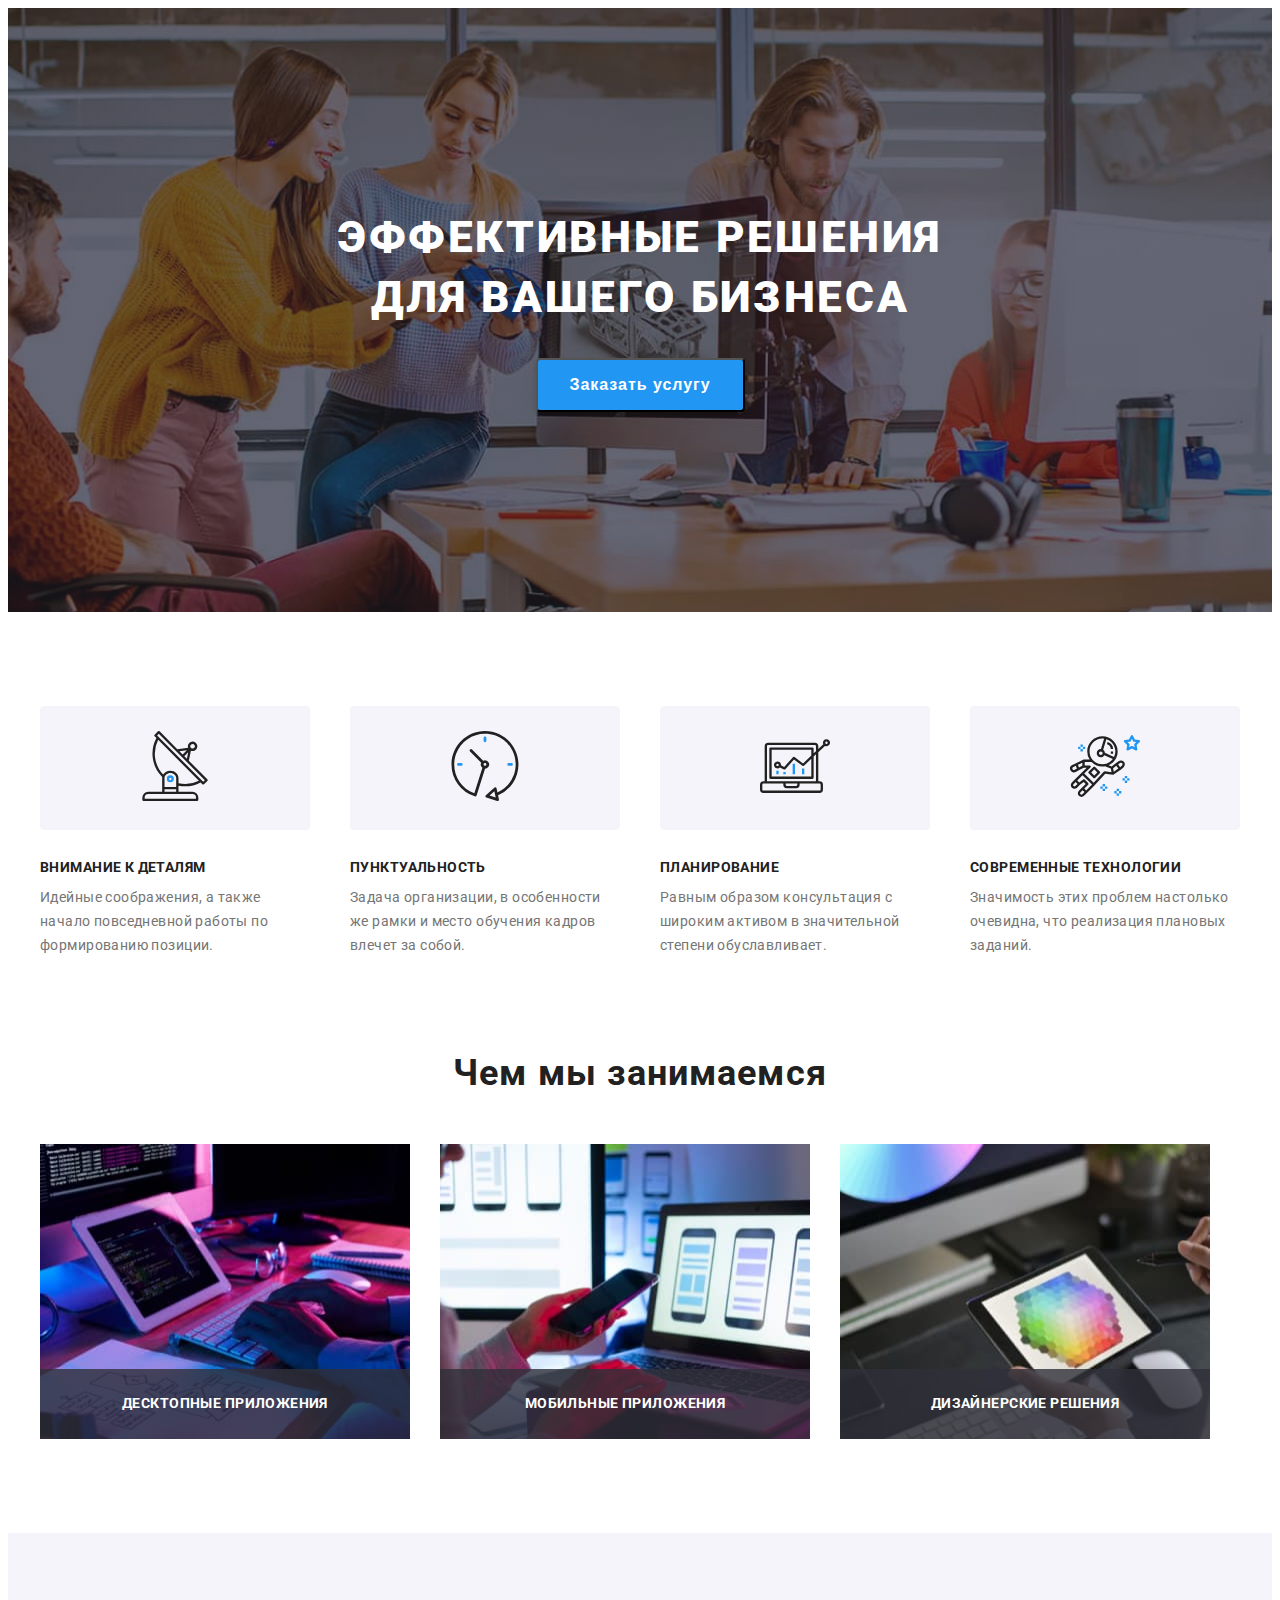
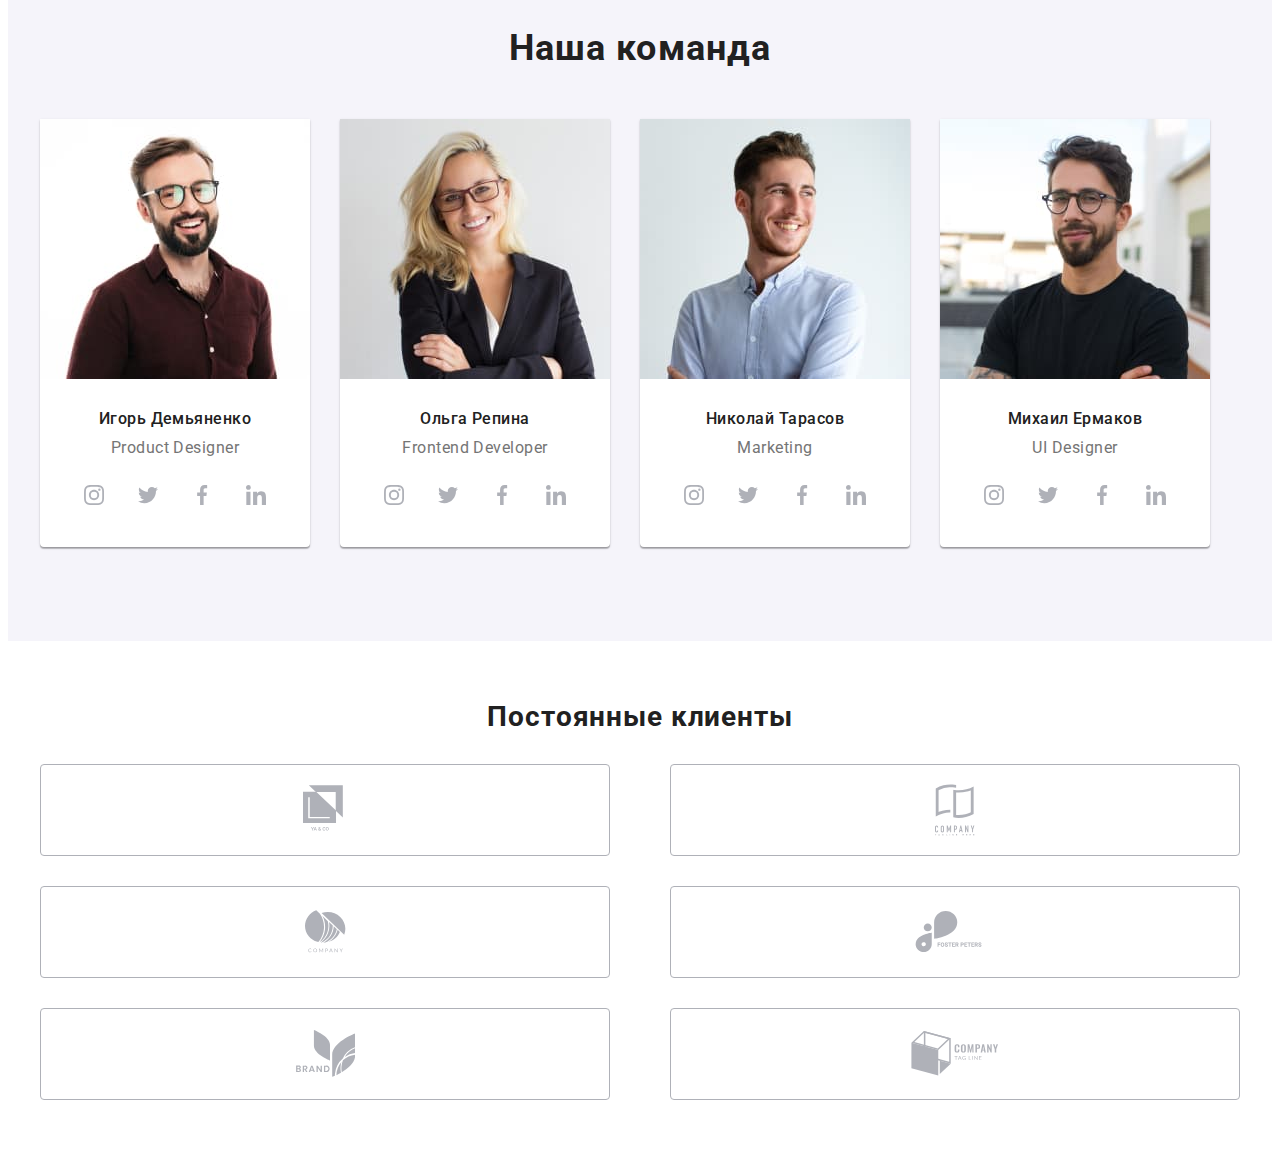
==== index.html @ 1531391a "Добавил стили mobile для clients" ====
<!DOCTYPE html>
<html lang="ru">
  <head>
    <meta charset="UTF-8" />
    <meta name="viewport" content="width=device-width, initial-scale=1.0" />
    <title>Студия</title>
    <link rel="preconnect" href="https://fonts.gstatic.com" />
    <link
      href="https://fonts.googleapis.com/css2?family=Raleway:wght@700&family=Roboto:wght@400;500;700;900&display=swap"
      rel="stylesheet"
    />
    <link
      rel="stylesheet"
      href="https://cdnjs.cloudflare.com/ajax/libs/modern-normalize/1.0.0/modern-normalize.min.css"
      integrity="sha512-ISS7cAi1PEhQ8jnbJpJZMd29NlhNj4AWYyLOSp2CE/CsHxTCu+r+t0D2yoJudVrd0/8fTVPUVDzY5Tvli75u/g=="
      crossorigin="anonymous"
    />
    <link rel="stylesheet" href="./css/main.min.css" />
  </head>
  <body>
    <!--шапка сайта-->
    <!-- <header class="header">
      <div class="conteiner">
        <nav class="nav">
          <a class="logo" href="./index.html"
            >Web<span class="header-hf-logo">Studio</span>
          </a>

          <ul class="nav-list">
            <li class="nav-list-item">
              <a class="nav-list-link current any-transition" href="">Студия</a>
            </li>
            <li class="nav-list-item">
              <a class="nav-list-link any-transition" href="./portfolio.html"
                >Портфолио</a
              >
            </li>
            <li class="nav-list-item">
              <a class="nav-list-link any-transition" href="">Контакты</a>
            </li>
          </ul>
        </nav>

        <ul class="header-contacts">
          <li class="header-contacts-item">
            <a
              class="header-contacts-link-mail any-transition"
              href="mailto:info@devstudio.com"
            >
              <svg class="header-contacts-link-icon any-transition">
                <use href="./sprite.svg#mail"></use>
              </svg>
              info@devstudio.com
            </a>
          </li>
          <li class="header-contacts-item">
            <a
              class="header-contacts-link-tel any-transition"
              href="tel:+380961111111"
            >
              <svg class="header-contacts-link-icon any-transition">
                <use href="./sprite.svg#tel"></use>
              </svg>
              +38 096 111 11 11</a
            >
          </li>
        </ul>
      </div>
    </header> -->

    <!--герой-->
    <main class="main">
      <section class="hero">
        <div class="conteiner">
          <div class="conteiner-hero-banner">
            <h1 class="hero-banner">Эффективные решения для вашего бизнеса</h1>
            <button class="hero-banner-btn" type="button" data-modal-open>
              Заказать услугу
            </button>
          </div>
        </div>
      </section>

      <!--принципы работы студии-->
      <section class="principles">
        <div class="conteiner">
          <h2 class="visually-hidden">Наши принципы</h2>
          <ul class="principles-list">
            <li class="principles-list-item">
              <div class="principles-list-icon-wrapper">
                <svg class="principles-list-icon">
                  <use href="./sprite.svg#antenna"></use>
                </svg>
              </div>
              <h3 class="principles-name">Внимание к деталям</h3>
              <p class="principles-description">
                Идейные соображения, а также начало повседневной работы по
                формированию позиции.
              </p>
            </li>
            <li class="principles-list-item">
              <div class="principles-list-icon-wrapper">
                <svg class="principles-list-icon">
                  <use href="./sprite.svg#clock"></use>
                </svg>
              </div>
              <h3 class="principles-name">Пунктуальность</h3>
              <p class="principles-description">
                Задача организации, в особенности же рамки и место обучения
                кадров влечет за собой.
              </p>
            </li>
            <li class="principles-list-item">
              <div class="principles-list-icon-wrapper">
                <svg class="principles-list-icon">
                  <use href="./sprite.svg#diagram"></use>
                </svg>
              </div>
              <h3 class="principles-name">Планирование</h3>
              <p class="principles-description">
                Равным образом консультация с широким активом в значительной
                степени обуславливает.
              </p>
            </li>
            <li class="principles-list-item">
              <div class="principles-list-icon-wrapper">
                <svg class="principles-list-icon">
                  <use href="./sprite.svg#astronaut"></use>
                </svg>
              </div>
              <h3 class="principles-name">Современные технологии</h3>
              <p class="principles-description">
                Значимость этих проблем настолько очевидна, что реализация
                плановых заданий.
              </p>
            </li>
          </ul>
        </div>
      </section>

      <!--возможности студии-->
      <section class="description">
        <div class="conteiner">
          <h2 class="description-title">Чем мы занимаемся</h2>
          <ul class="description-list">
            <li class="description-list-item">
              <img
                class="description-list-img"
                srcset="./images/img-1d-1x.jpg 1x, ./images/img-1d-@2x.jpg 2x"
                src="./images/img-1d-1x.jpg"
                alt="написание кода"
                width="370"
                height="295"
              />
              <h3 class="description-title-image">Десктопные приложения</h3>
            </li>

            <li class="description-list-item">
              <img
                class="description-list-img"
                srcset="./images/img-2d-1x.jpg 1x, ./images/img-2d-@2x.jpg 2x"
                src="./images/img-2d-1x.jpg"
                alt="мобильные версии"
                width="370"
                height="295"
              />
              <h3 class="description-title-image">Мобильные приложения</h3>
            </li>

            <li class="description-list-item">
              <img
                class="description-list-img"
                srcset="./images/img-3d-1x.jpg 1x, ./images/img-3d-@2x.jpg 2x"
                src="./images/img-3d-1x.jpg"
                alt="выбор цвета сайта"
                width="370"
                height="295"
              />
              <h3 class="description-title-image">Дизайнерские решения</h3>
            </li>
          </ul>
        </div>
      </section>

      <!--команда студии-->
      <section class="team">
        <div class="conteiner">
          <h2 class="description-title">Наша команда</h2>
          <ul class="team-list">
            <li class="team-list-item">
              <picture class="team-list-item-picture">
                <source
                  srcset="
                    ./team-photo/img-d-1x.jpg  1x,
                    ./team-photo/img-d-@2x.jpg 2x
                  "
                  media="(min-width: 1200px)"
                />
                <source
                  srcset="
                    ./team-photo/img-t-1x.jpg  1x,
                    ./team-photo/img-t-@2x.jpg 2x
                  "
                  media="(min-width: 768px)"
                />
                <source
                  srcset="
                    ./team-photo/img-m-1x.jpg  1x,
                    ./team-photo/img-m-@2x.jpg 2x
                  "
                  media="(min-width: 320px)"
                />

                <img
                  class="team-list-img"
                  src="./team-photo/img-m-1x.jpg"
                  alt="фото Демьяненко"
                />
              </picture>

              <div class="masters-list-content-wrapper">
                <h3 class="team-list-name">Игорь Демьяненко</h3>
                <p class="team-list-special" lang="en">Product Designer</p>
                <ul class="team-list-link">
                  <li class="team-item-link">
                    <a class="team-link any-transition" href="">
                      <svg class="team-list-icon any-transition">
                        <use href="./sprite.svg#instagram"></use>
                      </svg>
                    </a>
                  </li>
                  <li class="team-item-link">
                    <a class="team-link any-transition" href="">
                      <svg class="team-list-icon any-transition">
                        <use href="./sprite.svg#twitter"></use>
                      </svg>
                    </a>
                  </li>
                  <li class="team-item-link">
                    <a class="team-link any-transition" href="">
                      <svg class="team-list-icon any-transition">
                        <use href="./sprite.svg#facebook"></use>
                      </svg>
                    </a>
                  </li>
                  <li class="team-item-link">
                    <a class="team-link any-transition" href="">
                      <svg class="team-list-icon any-transition">
                        <use href="./sprite.svg#linkedin"></use>
                      </svg>
                    </a>
                  </li>
                </ul>
              </div>
            </li>
            <li class="team-list-item">
              <picture class="team-list-item-picture">
                <source
                  srcset="
                    ./team-photo/img-d2-1x.jpg  1x,
                    ./team-photo/img-d2-@2x.jpg 2x
                  "
                  media="(min-width: 1200px)"
                />
                <source
                  srcset="
                    ./team-photo/img-t2-1x.jpg  1x,
                    ./team-photo/img-t2-@2x.jpg 2x
                  "
                  media="(min-width: 768px)"
                />
                <source
                  srcset="
                    ./team-photo/img-m2-1x.jpg  1x,
                    ./team-photo/img-m2-@2x.jpg 2x
                  "
                  media="(min-width: 320px)"
                />
                <img
                  class="team-list-img"
                  src="./team-photo/img-m2-1x.jpg"
                  alt="фото Репиной"
                />
              </picture>

              <div class="masters-list-content-wrapper">
                <h3 class="team-list-name">Ольга Репина</h3>
                <p class="team-list-special" lang="en">Frontend Developer</p>
                <ul class="team-list-link">
                  <li class="team-item-link">
                    <a class="team-link any-transition" href="">
                      <svg class="team-list-icon any-transition">
                        <use href="./sprite.svg#instagram"></use>
                      </svg>
                    </a>
                  </li>
                  <li class="team-item-link">
                    <a class="team-link any-transition" href="">
                      <svg class="team-list-icon any-transition">
                        <use href="./sprite.svg#twitter"></use>
                      </svg>
                    </a>
                  </li>
                  <li class="team-item-link">
                    <a class="team-link any-transition" href="">
                      <svg class="team-list-icon any-transition">
                        <use href="./sprite.svg#facebook"></use>
                      </svg>
                    </a>
                  </li>
                  <li class="team-item-link">
                    <a class="team-link any-transition" href="">
                      <svg class="team-list-icon any-transition">
                        <use href="./sprite.svg#linkedin"></use>
                      </svg>
                    </a>
                  </li>
                </ul>
              </div>
            </li>
            <li class="team-list-item">
              <picture class="team-list-item-picture">
                <source
                  srcset="
                    ./team-photo/img-d3-1x.jpg  1x,
                    ./team-photo/img-d3-@2x.jpg 2x
                  "
                  media="(min-width: 1200px)"
                />
                <source
                  srcset="
                    ./team-photo/img-t3-1x.jpg  1x,
                    ./team-photo/img-t3-@2x.jpg 2x
                  "
                  media="(min-width: 768px)"
                />
                <source
                  srcset="
                    ./team-photo/img-m3-1x.jpg  1x,
                    ./team-photo/img-m3-@2x.jpg 2x
                  "
                  media="(min-width: 320px)"
                />
                <img
                  class="team-list-img"
                  src="./team-photo/img-m3-1x.jpg"
                  alt="фото Тарасова"
                />
              </picture>

              <div class="masters-list-content-wrapper">
                <h3 class="team-list-name">Николай Тарасов</h3>
                <p class="team-list-special" lang="en">Marketing</p>
                <ul class="team-list-link">
                  <li class="team-item-link">
                    <a class="team-link any-transition" href="">
                      <svg class="team-list-icon any-transition">
                        <use href="./sprite.svg#instagram"></use>
                      </svg>
                    </a>
                  </li>
                  <li class="team-item-link">
                    <a class="team-link any-transition" href="">
                      <svg class="team-list-icon any-transition">
                        <use href="./sprite.svg#twitter"></use>
                      </svg>
                    </a>
                  </li>
                  <li class="team-item-link">
                    <a class="team-link any-transition" href="">
                      <svg class="team-list-icon any-transition">
                        <use href="./sprite.svg#facebook"></use>
                      </svg>
                    </a>
                  </li>
                  <li class="team-item-link">
                    <a class="team-link any-transition" href="">
                      <svg class="team-list-icon any-transition">
                        <use href="./sprite.svg#linkedin"></use>
                      </svg>
                    </a>
                  </li>
                </ul>
              </div>
            </li>
            <li class="team-list-item">
              <picture class="team-list-item-picture">
                <source
                  srcset="
                    ./team-photo/img-d4-1x.jpg  1x,
                    ./team-photo/img-d4-@2x.jpg 2x
                  "
                  media="(min-width: 1200px)"
                />
                <source
                  srcset="
                    ./team-photo/img-t4-1x.jpg  1x,
                    ./team-photo/img-t4-@2x.jpg 2x
                  "
                  media="(min-width: 768px)"
                />
                <source
                  srcset="
                    ./team-photo/img-m4-1x.jpg  1x,
                    ./team-photo/img-m4-@2x.jpg 2x
                  "
                  media="(min-width: 320px)"
                />
                <img
                  class="team-list-img"
                  src="./team-photo/img-m4-1x.jpg"
                  alt="фото Ермакова"
                />
              </picture>

              <div class="masters-list-content-wrapper">
                <h3 class="team-list-name">Михаил Ермаков</h3>
                <p class="team-list-special" lang="en">UI Designer</p>
                <ul class="team-list-link">
                  <li class="team-item-link">
                    <a class="team-link any-transition" href="">
                      <svg class="team-list-icon any-transition">
                        <use href="./sprite.svg#instagram"></use>
                      </svg>
                    </a>
                  </li>
                  <li class="team-item-link">
                    <a class="team-link any-transition" href="">
                      <svg class="team-list-icon any-transition">
                        <use href="./sprite.svg#twitter"></use>
                      </svg>
                    </a>
                  </li>
                  <li class="team-item-link">
                    <a class="team-link any-transition" href="">
                      <svg class="team-list-icon any-transition">
                        <use href="./sprite.svg#facebook"></use>
                      </svg>
                    </a>
                  </li>
                  <li class="team-item-link">
                    <a class="team-link any-transition" href="">
                      <svg class="team-list-icon any-transition">
                        <use href="./sprite.svg#linkedin"></use>
                      </svg>
                    </a>
                  </li>
                </ul>
              </div>
            </li>
          </ul>
        </div>
      </section>

      <!-- клиенты студии -->
      <section class="clients">
        <div class="conteiner">
          <h2 class="clients-title">Постоянные клиенты</h2>
          <ul class="clients-list">
            <div class="clients-list-wrapper">
              <li class="clients-list-item">
                <a class="clients-list-link any-transition" href="">
                  <svg
                    class="clients-list-icon any-transition"
                    width="44"
                    height="49"
                  >
                    <use href="./sprite.svg#logo-1"></use>
                  </svg>
                </a>
              </li>
            </div>
            <div class="clients-list-wrapper">
              <li class="clients-list-item">
                <a class="clients-list-link any-transition" href="">
                  <svg
                    class="clients-list-icon any-transition"
                    width="40"
                    height="52"
                  >
                    <use href="./sprite.svg#logo-2"></use>
                  </svg>
                </a>
              </li>
            </div>
            <div class="clients-list-wrapper">
              <li class="clients-list-item">
                <a class="clients-list-link any-transition" href="">
                  <svg
                    class="clients-list-icon any-transition"
                    width="41"
                    height="43"
                  >
                    <use href="./sprite.svg#logo-3"></use>
                  </svg>
                </a>
              </li>
            </div>
            <div class="clients-list-wrapper">
              <li class="clients-list-item">
                <a class="clients-list-link any-transition" href="">
                  <svg
                    class="clients-list-icon any-transition"
                    width="80"
                    height="42"
                  >
                    <use href="./sprite.svg#logo-4"></use>
                  </svg>
                </a>
              </li>
            </div>
            <div class="clients-list-wrapper">
              <li class="clients-list-item">
                <a class="clients-list-link any-transition" href="">
                  <svg
                    class="clients-list-icon any-transition"
                    width="59"
                    height="47"
                  >
                    <use href="./sprite.svg#logo-5"></use>
                  </svg>
                </a>
              </li>
            </div>
            <div class="clients-list-wrapper">
              <li class="clients-list-item">
                <a class="clients-list-link any-transition" href="">
                  <svg
                    class="clients-list-icon any-transition"
                    width="88"
                    height="45"
                  >
                    <use href="./sprite.svg#logo-6"></use>
                  </svg>
                </a>
              </li>
            </div>
          </ul>
        </div>
      </section>
    </main>
    <!--подвал-->
    <!-- <footer class="footer"> -->
    <!--контактная инфо-->
    <!-- <section class="footer-contact">
        <div class="conteiner">
          <address class="footer-address">
            <h2 class="visually-hidden">контакты</h2>
            <div class="footer-address-list-wrapper">
              <a class="logo" href="./index.html"
                >Web<span class="footer-hf-logo">Studio</span></a
              >
              <ul class="footer-address-list">
                <li class="footer-address-list-item">
                  <a
                    class="footer-address-link"
                    href="https://goo.gl/maps/9ujybrKW8emvLEQx5"
                    target="blank"
                    >г. Киев, пр-т Леси Украинки, 26</a
                  >
                </li>
                <li class="footer-address-list-item">
                  <a
                    class="footer-address-link-mail"
                    href="mailto:info@example.com"
                    >info@example.com</a
                  >
                </li>
                <li class="footer-address-list-item">
                  <a class="footer-address-link-tel" href="tel:+380991111111"
                    >+38 099 111 11 11</a
                  >
                </li>
              </ul>
            </div>
          </address>
          <div class="footer-social-list-wrapper">
            <h3 class="footer-social-list-subtitle">присоединяйтесь</h3>
            <ul class="footer-social-list">
              <li class="footer-social-list-item">
                <div class="footer-list-content-wrapper">
                  <a class="footer-social-link any-transition" href="">
                    <svg class="footer-social-icon">
                      <use href="./sprite.svg#instagram"></use>
                    </svg>
                  </a>
                </div>
              </li>
              <li class="footer-social-list-item">
                <div class="footer-list-content-wrapper">
                  <a class="footer-social-link any-transition" href="">
                    <svg class="footer-social-icon">
                      <use href="./sprite.svg#twitter"></use>
                    </svg>
                  </a>
                </div>
              </li>
              <li class="footer-social-list-item">
                <div class="footer-list-content-wrapper">
                  <a class="footer-social-link any-transition" href="">
                    <svg class="footer-social-icon">
                      <use href="./sprite.svg#facebook"></use>
                    </svg>
                  </a>
                </div>
              </li>
              <li class="footer-social-list-item">
                <div class="footer-list-content-wrapper">
                  <a class="footer-social-link any-transition" href="">
                    <svg class="footer-social-icon">
                      <use href="./sprite.svg#linkedin"></use>
                    </svg>
                  </a>
                </div>
              </li>
            </ul>
          </div>

          <form class="footer-form" action="#">
            <b class="footer-form-appeal">Подпишитесь на рассылку</b>
            <div class="footer-form-wrapper">
              <input
                class="footer-form-email"
                type="email"
                name="email"
                placeholder="E-mail"
              />
              <button class="footer-form-button" type="submit">
                Подписаться
                <svg class="footer-form-button-icon">
                  <use href="./sprite.svg#icon-send"></use>
                </svg>
              </button>
            </div>
          </form>
        </div>
      </section>  -->
    <!-- </footer> -->

    <div class="backdrop is-hidden" data-modal>
      <div class="modal">
        <button class="modal-button" type="button" data-modal-close>
          <svg class="icon-close">
            <use href="./sprite.svg#icon-close"></use>
          </svg>
        </button>
        <form action="#" class="modal-form">
          <b class="modal-form-appeal"
            >Оставьте свои данные, мы вам перезвоним</b
          >
          <label class="modal-form-label">
            Имя
            <span class="modal-form-input-wrapper">
              <input type="text" name="user-name" class="modal-form-input" />
              <svg class="modal-form-input-icon">
                <use href="./sprite.svg#icon-person"></use>
              </svg>
            </span>
          </label>
          <label class="modal-form-label">
            Телефон
            <span class="modal-form-input-wrapper">
              <input type="tel" name="user-tel" class="modal-form-input" />
              <svg class="modal-form-input-icon">
                <use href="./sprite.svg#icon-phone"></use>
              </svg>
            </span>
          </label>
          <label class="modal-form-label">
            Почта
            <span class="modal-form-input-wrapper">
              <input type="email" name="user-email" class="modal-form-input" />
              <svg class="modal-form-input-icon">
                <use href="./sprite.svg#icon-email"></use>
              </svg>
            </span>
          </label>
          <label class="modal-form-label">
            Комментарий
            <textarea
              class="modal-form-textarea"
              placeholder="Введите текст"
              name="user-comments"
            ></textarea>
          </label>
          <input
            id="checkbox-text"
            type="checkbox"
            name="user-policy"
            class="modal-form-checkbox visually-hidden"
            value="accept-policy"
          />
          <label for="checkbox-text" class="modal-form-checkbox-text"
            >Соглашаюсь с рассылкой и принимаю
            <a href="#" class="modal-form-checkbox-text-link"
              >Условия договора</a
            >
          </label>
          <button type="submit" class="modal-form-btn">Отправить</button>
        </form>
      </div>
    </div>

    <script src="./js/modal.js"></script>
  </body>
</html>
---- css/main.min.css ----
.visually-hidden{position:absolute !important;clip:rect(1px 1px 1px 1px);clip:rect(1px, 1px, 1px, 1px);padding:0 !important;border:0 !important;height:1px !important;width:1px !important;overflow:hidden}.any-transition{transition:color 250ms cubic-bezier(0.4, 0, 0.2, 1),fill 250ms cubic-bezier(0.4, 0, 0.2, 1),background-color 250ms cubic-bezier(0.4, 0, 0.2, 1),border-color 250ms cubic-bezier(0.4, 0, 0.2, 1),box-shadow 250ms cubic-bezier(0.4, 0, 0.2, 1)}.nav-list .nav-list-link.current{color:var(--active-link-color)}.nav-list .nav-list-link.current{position:relative}.nav-list .nav-list-link.current::after{content:"";position:absolute;left:0;bottom:0;display:block;width:100%;height:4px;background-color:var(--active-link-color);border-radius:2px}:root{--main-font: "Roboto", sans-serif;--secondary-font: "Raleway", sans-serif;--active-link-color: #2196f3}body{font-family:var(--main-font);font-style:normal}h1,h2,h3,h4,h5,h6{padding:0;margin:0}ul{padding:0;margin:0}p{padding:0;margin:0}img{display:block}.nav-list,.portfolio-nav-list,.portfolio-list,.header-contacts,.principles-list,.description-list,.team-list,.footer-address-list{list-style:none}.conteiner{width:100%;padding-left:15px;padding-right:15px;margin:0 auto}@media screen and (min-width: 480px){.conteiner{max-width:480px}}@media screen and (min-width: 768px){.conteiner{max-width:768px}}@media screen and (min-width: 1200px){.conteiner{max-width:1200px}}.description-title{font-weight:700;font-size:28px;line-height:1.18;text-align:center;letter-spacing:0.03em;color:#212121}@media screen and (min-width: 1200px){.description-title{font-weight:700;font-size:36px;line-height:1.17;text-align:center;letter-spacing:0.03em;color:#212121}}.backdrop{position:fixed;top:0;left:0;width:100vw;height:100vh;background:rgba(0,0,0,0.2);transition:all 250ms cubic-bezier(0.4, 0, 0.2, 1)}.backdrop.is-hidden{opacity:0;visibility:hidden;pointer-events:none}.modal{position:absolute;top:50%;left:50%;transform:translate(-50%, -50%) scale(1);min-width:528px;min-height:581px;background-color:#ffffff;box-shadow:0px 1px 3px rgba(0,0,0,0.12),0px 1px 1px rgba(0,0,0,0.14),0px 2px 1px rgba(0,0,0,0.2);border-radius:4px;transition:transform 250ms cubic-bezier(0.4, 0, 0.2, 1);padding:40px}.backdrop.is-hidden .modal{transform:translate(-50%, -50%) scale(0)}.modal-button{position:absolute;top:8px;right:8px;width:30px;height:30px;background:#ffffff;border:1px solid rgba(0,0,0,0.1);border-radius:50%;cursor:pointer;transition:fill 250ms cubic-bezier(0.4, 0, 0.2, 1)}.modal-button:focus,.modal-button:hover{fill:var(--active-link-color)}.icon-close{position:absolute;left:50%;top:50%;transform:translate(-50%, -50%);width:18px;height:18px}.modal-form{display:flex;flex-direction:column}.modal-form-appeal{width:100%;font-weight:700;font-size:20px;line-height:1.15;text-align:center;letter-spacing:0.03em;margin-bottom:12px;color:#212121}.modal-form-input{width:100%;height:40px;border:1px solid rgba(33,33,33,0.2);border-radius:4px;padding-left:42px;transition:border-color 250ms cubic-bezier(0.4, 0, 0.2, 1);outline:none}.modal-form-input-wrapper{position:relative;display:block;margin-top:4px;margin-bottom:10px}.modal-form-input-icon{position:absolute;top:50%;transform:translateY(-50%);left:12px;width:18px;height:18px;transition:fill 250ms cubic-bezier(0.4, 0, 0.2, 1)}.modal-form-input:focus{border-color:var(--active-link-color)}.modal-form-input:focus+.modal-form-input-icon{fill:var(--active-link-color)}.modal-form-label{font-weight:400;font-size:12px;line-height:1.17;letter-spacing:0.01em;color:#757575}.modal-form-textarea{width:100%;height:120px;border:1px solid rgba(33,33,33,0.2);border-radius:4px;padding:12px 16px;margin-top:4px;margin-bottom:20px;resize:none;transition:border-color 250ms cubic-bezier(0.4, 0, 0.2, 1);outline:none}.modal-form-textarea::placeholder{font-weight:400;font-size:14px;line-height:1.14;letter-spacing:0.01em;color:rgba(117,117,117,0.5)}.modal-form-textarea:focus{border-color:var(--active-link-color)}.modal-form-checkbox-text::before{content:"";display:inline-block;width:16px;height:15px;border:1px solid #212121;border-radius:1px;margin-right:7px}.modal-form-checkbox:checked+.modal-form-checkbox-text::before{background-image:url(../images/icon-check.png);border:transparent}.modal-form-checkbox-text{font-weight:normal;font-size:14px;line-height:1.71;letter-spacing:0.03em;margin-bottom:30px;color:#757575}.modal-form-checkbox-text-link{color:var(--active-link-color)}.modal-form-btn{display:block;font-weight:700;font-size:16px;line-height:1.87;letter-spacing:0.06em;padding:10px 55px 10px 56px;color:#ffffff;width:200px;height:50px;margin:0 auto;background-color:var(--active-link-color);box-shadow:0px 4px 4px rgba(0,0,0,0.15);border-radius:4px}.modal-form-btn:focus,.modal-form-btn:hover{background-color:var(--active-link-color);cursor:pointer}.header .conteiner{display:flex;align-items:center}.header-contacts{display:flex;margin-left:auto}.header-contacts-link-icon{width:16px;height:12px;margin-right:10px;fill:#757575}.header-contacts-link-tel{margin-left:50px}.header-contacts-link-mail,.header-contacts-link-tel{font-weight:500;font-size:14px;line-height:1.14;letter-spacing:0.02em;text-decoration:none;padding-top:32px;padding-bottom:32px;color:#757575}.header-contacts-link-mail:hover,.header-contacts-link-mail:focus,.header-contacts-link-tel:hover,.header-contacts-link-tel:focus{color:var(--active-link-color)}.header-contacts-link-mail:hover .header-contacts-link-icon,.header-contacts-link-mail:focus .header-contacts-link-icon,.header-contacts-link-tel:hover .header-contacts-link-icon,.header-contacts-link-tel:focus .header-contacts-link-icon{fill:var(--active-link-color)}.nav{display:flex;align-items:center}.nav-list{display:flex;align-items:center}.nav-list-item{display:flex;align-items:center}.nav-list-item:not(:last-child){margin-right:50px}.nav-list-link{font-weight:500;font-size:14px;line-height:1.14;letter-spacing:0.02em;text-decoration:none;padding-top:32px;padding-bottom:32px}.nav-list-link{color:#212121}.nav-list-link:hover,.nav-list-link:focus{color:var(--active-link-color)}.logo{font-family:var(--secondary-font);font-style:normal;font-weight:700;font-size:26px;line-height:1.19;letter-spacing:0.03em;text-decoration:none;color:#2196f3}.nav .logo{margin-right:93px}.header-hf-logo{color:#000000}.hero{background-image:linear-gradient(rgba(47,48,58,0.4), rgba(47,48,58,0.4)),url(../images/img-m-1x.jpg);background-repeat:no-repeat;background-position:center top;background-size:480px 400px}@media screen and (min-device-pixel-ratio: 2) and (min-width: 320px), screen and (min-resolution: 192dpi) and (min-width: 320px), screen and (min-resolution: 2dppx) and (min-width: 320px){.hero{background-image:linear-gradient(rgba(47,48,58,0.4), rgba(47,48,58,0.4)),url(../images/img-m-@2x.jpg)}}.conteiner-hero-banner{text-align:center;padding:118px 45px}.hero-banner{font-weight:900;font-size:26px;line-height:1.62;letter-spacing:0.06em;text-transform:uppercase;margin-bottom:30px;color:#ffffff}.hero-banner-btn{font-weight:700;font-size:16px;line-height:1.88;letter-spacing:0.06em;min-height:50px;min-width:200px;padding:10px 32px;background:#2196f3;box-shadow:0px 4px 4px rgba(0,0,0,0.15);border-radius:4px;color:#ffffff}@media screen and (min-width: 768px){.hero{background-image:linear-gradient(rgba(47,48,58,0.4), rgba(47,48,58,0.4)),url(../images/img-t-1x.jpg);background-size:768px 400px}.conteiner-hero-banner{padding:118px 189px}}@media screen and (min-width: 768px) and (min-device-pixel-ratio: 2) and (min-width: 768px), screen and (min-width: 768px) and (min-resolution: 192dpi) and (min-width: 768px), screen and (min-width: 768px) and (min-resolution: 2dppx) and (min-width: 768px){.hero{background-image:linear-gradient(rgba(47,48,58,0.4), rgba(47,48,58,0.4)),url(../images/img-t-@2x.jpg)}}@media screen and (min-width: 1200px){.hero{background-image:linear-gradient(rgba(47,48,58,0.4), rgba(47,48,58,0.4)),url(../images/img-d-1x.jpg);background-size:cover}.conteiner-hero-banner{padding:200px 252px}}@media screen and (min-width: 1200px) and (min-device-pixel-ratio: 2) and (min-width: 1200px), screen and (min-width: 1200px) and (min-resolution: 192dpi) and (min-width: 1200px), screen and (min-width: 1200px) and (min-resolution: 2dppx) and (min-width: 1200px){.hero{background-image:linear-gradient(rgba(47,48,58,0.4), rgba(47,48,58,0.4)),url(../images/img-d-@2x.jpg)}}@media screen and (min-width: 1200px){.hero-banner{font-weight:900;font-size:44px;line-height:1.36;letter-spacing:0.06em;text-transform:uppercase;width:696px;color:#ffffff}}.principles{padding-top:60px;padding-bottom:60px}.principles-name{font-weight:700;font-size:14px;line-height:1.14;letter-spacing:0.03em;text-align:center;text-transform:uppercase;margin-bottom:10px;color:#212121}.principles-description{font-weight:400;font-size:14px;line-height:1.71;letter-spacing:0.03em;color:#757575}.principles-list-icon{width:70px;height:70px}.principles-list-icon-wrapper{text-align:center;background-color:#f5f4fa;border-radius:4px;padding:25px 0;margin-bottom:30px}@media screen and (max-width: 1199px){.principles-list-item:not(:last-child){margin-bottom:30px}}@media screen and (min-width: 768px){.principles-list{display:flex;flex-wrap:wrap;justify-content:space-between}.principles-list-item{flex-basis:calc(100% / 2 - 30px);min-width:354px}.principles-list-item:nth-last-child(-n+2){margin-bottom:0px}.principles-name{text-align:start}}@media screen and (min-width: 1200px){.principles{padding-top:94px;padding-bottom:94px}.principles-list{display:flex;flex-wrap:wrap;align-items:center}.principles-list-item:nth-child(4n){margin-right:0}.principles-list-item{margin-right:30px;flex-basis:calc(100% / 4 - 30px);min-width:270px}}@media screen and (max-width: 1199px){.description{display:none}}@media screen and (min-width: 1200px){.description{padding-bottom:94px}.description .description-title{min-width:376px}.description-list{display:flex;flex-wrap:wrap;padding-top:50px}.description-list-item{position:relative;display:block;margin-right:30px;flex-basis:calc(100% / 3 - 30px)}.description-list-item:nth-child(3n){margin-right:0}.description-title-image{position:absolute;width:100%;left:0;bottom:0;display:block;padding:27px 0;font-weight:700;font-size:14px;line-height:1.14;text-align:center;letter-spacing:0.03em;text-transform:uppercase;color:#ffffff;background:rgba(47,48,58,0.8)}}.team{padding-bottom:60px;background:#f5f4fa}.team .description-title{min-width:205px;padding:60px 122px 30px 122px}.team-list-item{border-radius:0px 0px 4px 4px;box-shadow:0px 1px 3px rgba(0,0,0,0.12),0px 1px 1px rgba(0,0,0,0.14),0px 2px 1px rgba(0,0,0,0.2);background-color:#ffffff}.team-list-name{font-weight:500;font-size:16px;line-height:1.19;text-align:center;letter-spacing:0.03em;margin:30px 0 10px;color:#212121}.team-list-special{font-weight:400;font-size:16px;line-height:1.19;text-align:center;letter-spacing:0.03em;margin-bottom:16px;color:#757575}.team-list-link{display:flex;justify-content:space-between;padding:0px 122px 24px}.team-list-icon{width:20px;height:20px;fill:#afb1b8}.team-list-img{display:block;max-width:100%;height:auto}.team-item-link{display:block}.team-link{display:flex;justify-content:center;align-items:center;width:44px;height:44px;background-color:#ffffff;border-radius:50%}.team-link:hover .team-list-icon,.team-link:focus .team-list-icon{fill:#ffffff}.team-link:hover,.team-link:focus{background-color:var(--active-link-color)}@media screen and (max-width: 1199px){.team-list-item:not(:last-child){margin-bottom:30px}}@media screen and (min-width: 768px){.team .description-title{padding:60px 266px 30px 266px}.team-list{display:flex;flex-wrap:wrap}.team-list-item:nth-child(2n){margin-right:0}.team-list-item:nth-last-child(-n+2){margin-bottom:0px}.team-list-item{margin-right:30px}.team-list-link{padding:0px 74px 24px}}@media screen and (min-width: 1200px){.team{padding-bottom:94px;background:#f5f4fa}.team .description-title{min-width:264px;padding:94px 0px 50px}.team-list .team-list-item:nth-child(4n){margin-right:0}.team-list .team-list-item{margin-right:30px;flex-basis:calc(100% / 4 - 30px)}.team-list-link{padding:0px 32px 30px}}.clients{padding:60px 0px}.clients-title{font-weight:bold;font-size:28px;line-height:1.17;text-align:center;letter-spacing:0.03em;margin-bottom:30px;color:#212121}.clients-list{display:flex;flex-wrap:wrap;justify-content:space-between}.clients-list-item{display:block;list-style:none;flex-basis:calc(100% / 2 - 30px)}.clients-list-link{display:flex;justify-content:center;align-items:center;border:1px solid #afb1b8;border-radius:4px;min-width:210px;height:90px}.clients-list-icon{fill:#afb1b8;max-width:210px}.clients-list-wrapper{margin-right:30px;margin-bottom:30px;flex-basis:calc(100% / 2 - 30px)}.clients-list-wrapper:nth-child(2n){margin-right:0}.clients-list-wrapper:nth-last-child(-n+2){margin-bottom:0px}.clients-list-link:hover .clients-list-icon,.clients-list-link:focus .clients-list-icon{fill:var(--active-link-color)}.clients-list-link:hover,.clients-list-link:focus{border-color:var(--active-link-color)}.footer{padding:60px 0 60px;background:#2f303a}.footer-contact .logo{display:inline-block;min-width:145px;margin-bottom:20px}.footer-contact .conteiner{display:flex}.footer-hf-logo{color:#ffffff}.footer-address{font-style:normal}.footer-address-list-item{min-width:231px}.footer-address-list-item:not(:last-child){margin-bottom:9px}.footer-address-link{color:#ffffff}.footer-address-link,.footer-address-link-mail,.footer-address-link-tel{font-weight:400;font-size:14px;line-height:1.71;letter-spacing:0.03em;text-decoration:none}.footer-address-link-mail,.footer-address-link-tel{color:rgba(255,255,255,0.6)}.footer-social-list{display:flex;justify-content:space-between;min-width:206px}.footer-social-list-wrapper{margin-left:70px}.footer-social-list-subtitle{font-weight:700;font-size:14px;line-height:1.14;letter-spacing:0.03em;text-transform:uppercase;margin:15px 0px 20px 0px;color:#ffffff}.footer-social-list-item{list-style:none}.footer-social-link{display:flex;justify-content:center;align-items:center;width:44px;height:44px;border-radius:50%;background-color:rgba(255,255,255,0.1)}.footer-social-link:hover,.footer-social-link:focus{background-color:var(--active-link-color)}.footer-social-icon{width:20px;height:20px;fill:#ffffff}.footer-form{margin-left:93px}.footer-form-appeal{display:block;font-weight:700;font-size:14px;line-height:1.14;letter-spacing:0.03em;text-transform:uppercase;color:#ffffff;margin-top:15px;margin-bottom:20px}.footer-form-wrapper{display:flex}.footer-form-email{min-width:358px;height:50px;border:1px solid rgba(255,255,255,0.3);border-radius:4px;background-color:transparent;padding:15px 0px 15px 16px}.footer-form input::placeholder{font-weight:400;font-size:16px;line-height:1.25;letter-spacing:0.03em;color:rgba(255,255,255,0.6)}.footer-form-button{position:relative;font-weight:700;font-size:16px;line-height:1.87;text-align:left;letter-spacing:0.06em;min-width:200px;height:50px;background-color:var(--active-link-color);box-shadow:0px 4px 4px rgba(0,0,0,0.15);border-radius:4px;border:none;margin-left:12px;padding:10px 28px 10px 29px;color:#ffffff}.footer-form-button-icon{position:absolute;width:24px;height:24px;top:13px;right:28px;fill:#ffffff}
/*# sourceMappingURL=main.min.css.map */
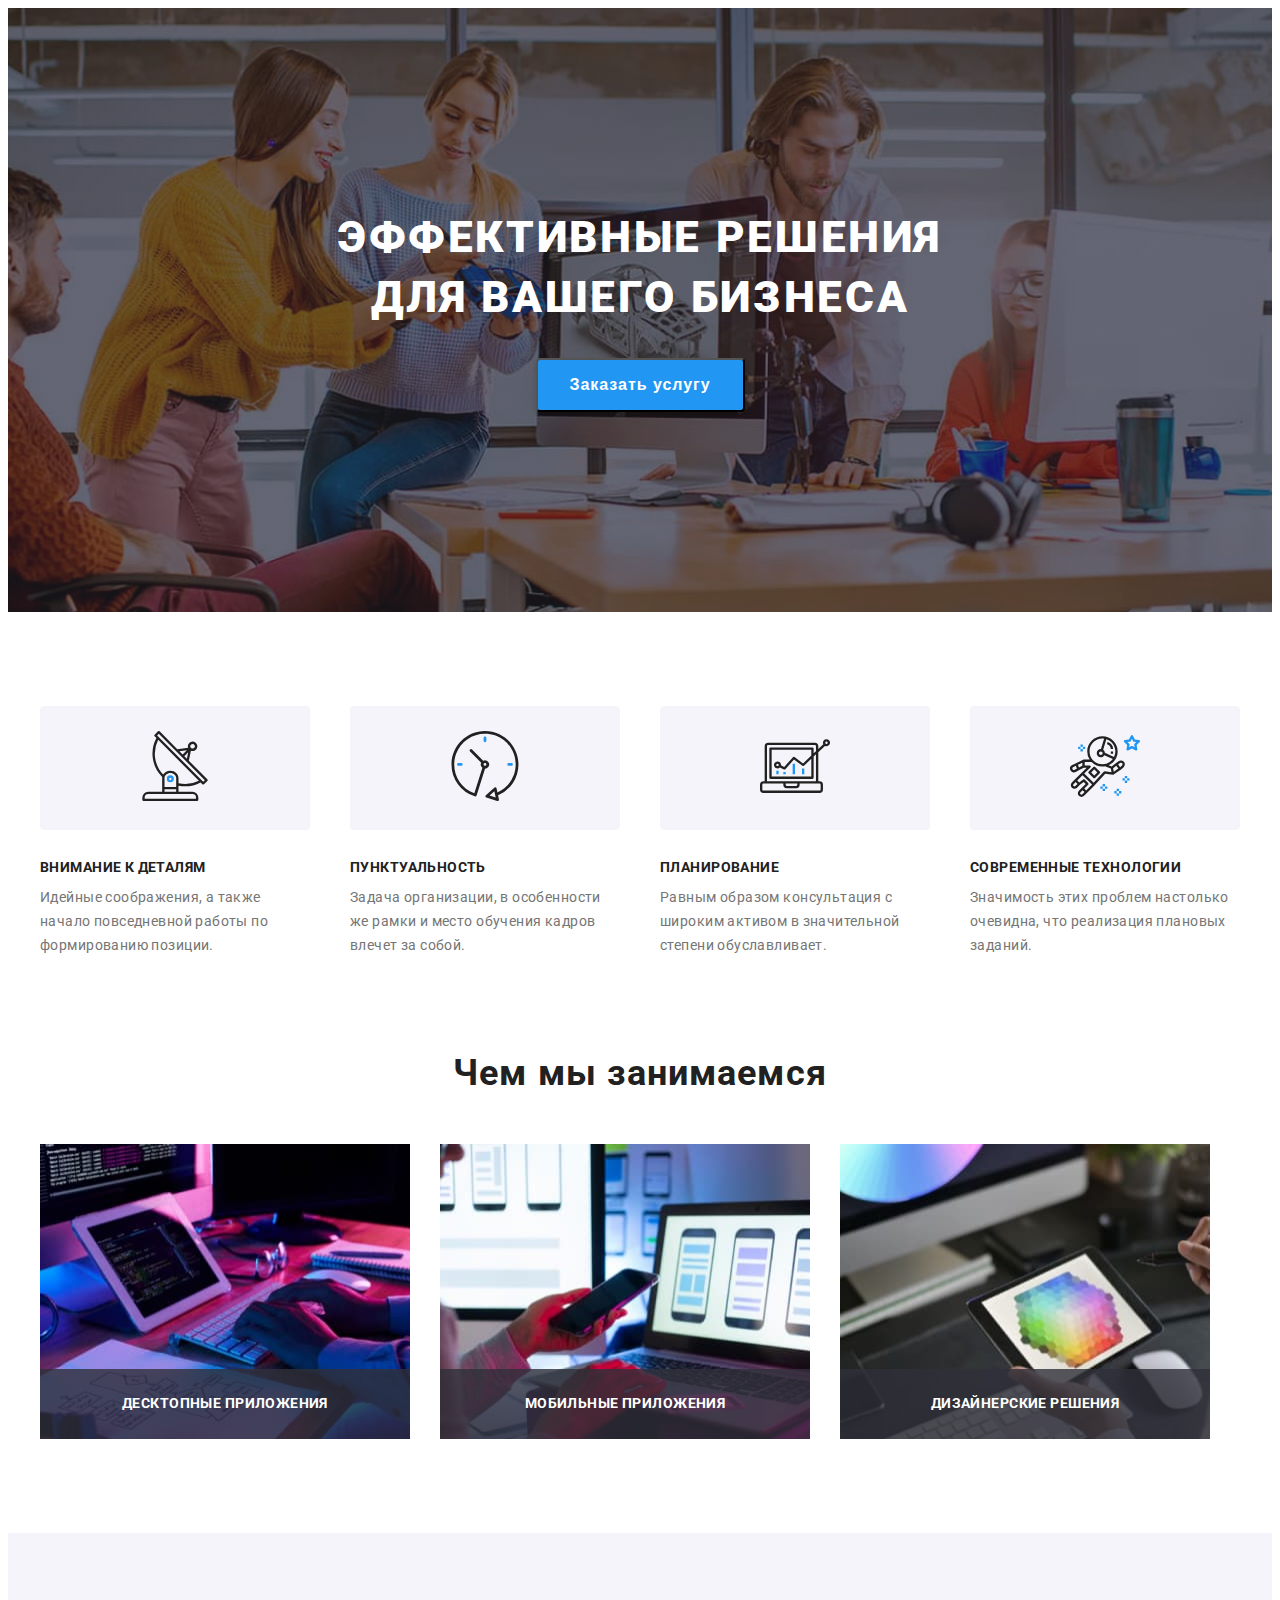
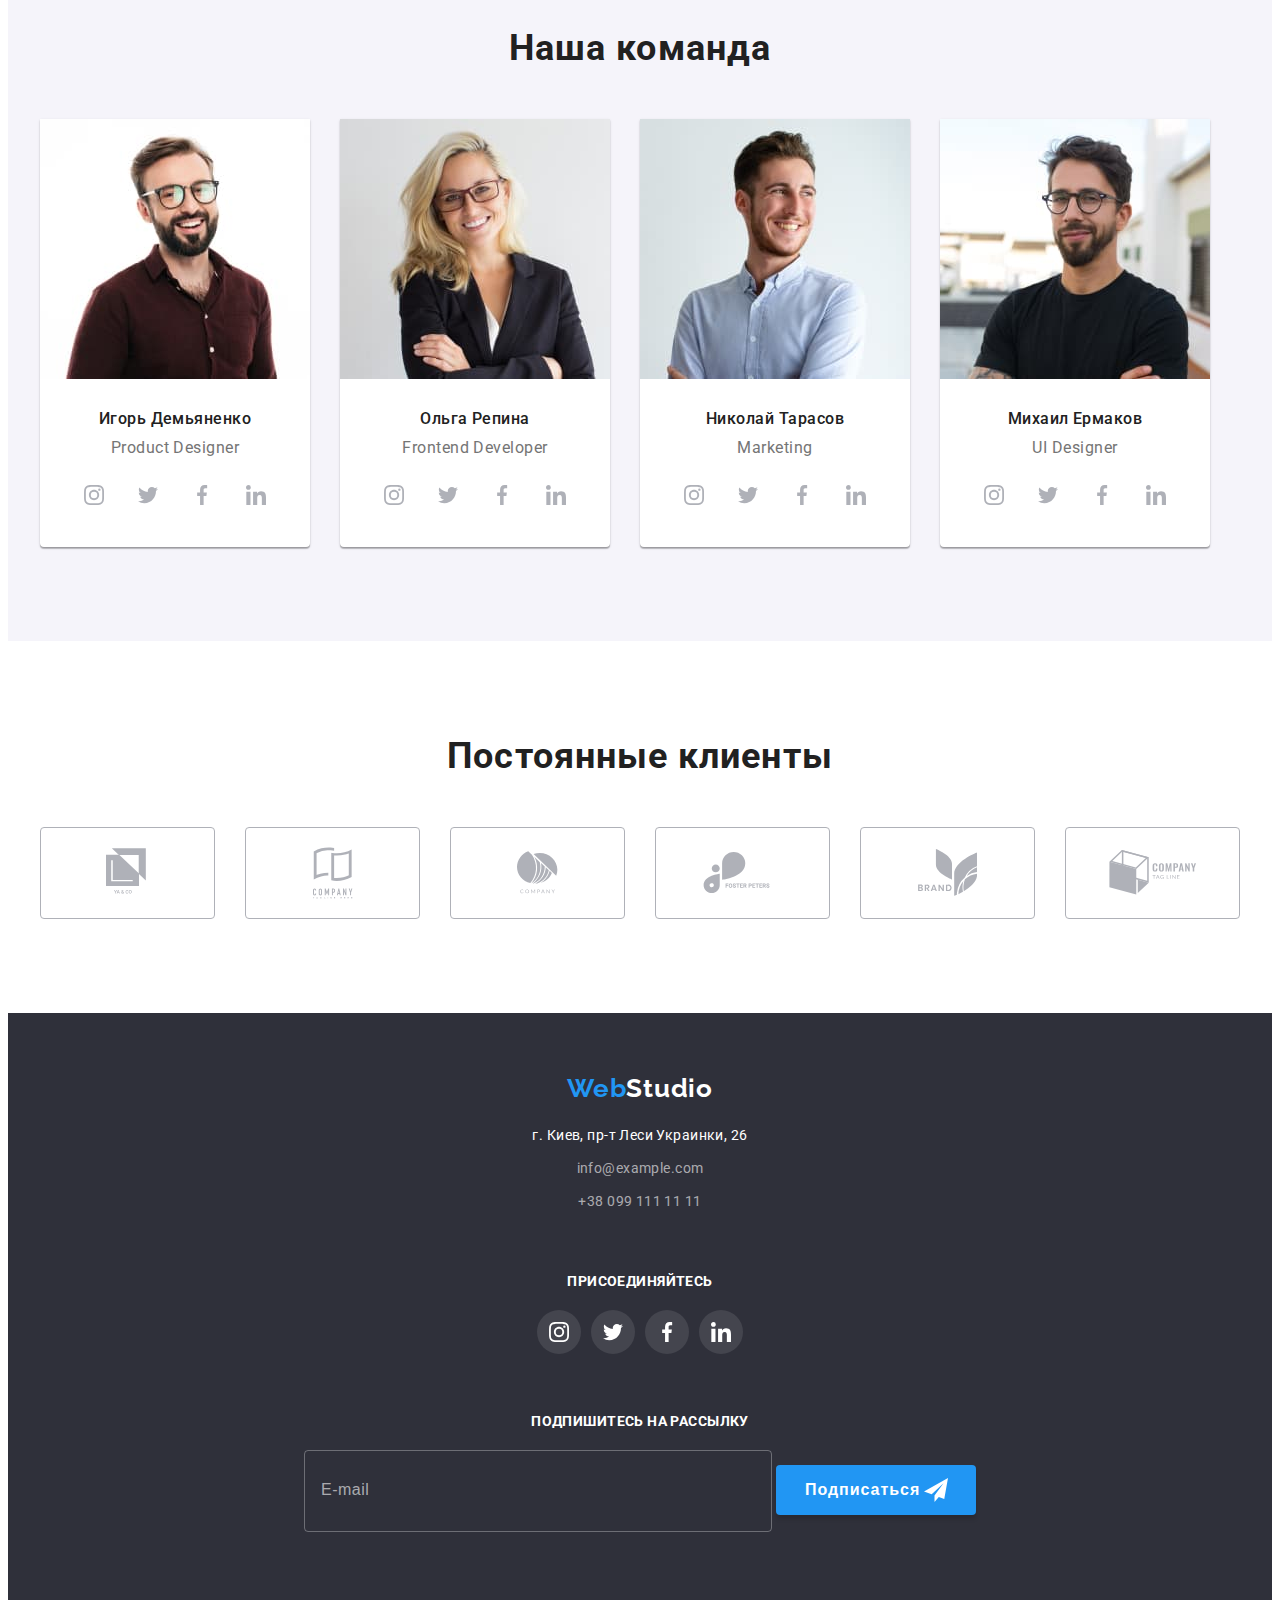
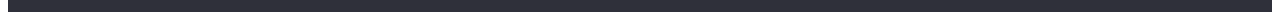
==== commit d6d14de8: "Добавил mobile стили footer" ====
--- a/index.html
+++ b/index.html
@@ -540,9 +540,9 @@
       </section>
     </main>
     <!--подвал-->
-    <!-- <footer class="footer"> -->
-    <!--контактная инфо-->
-    <!-- <section class="footer-contact">
+    <footer class="footer">
+      <!--контактная инфо-->
+      <section class="footer-contact">
         <div class="conteiner">
           <address class="footer-address">
             <h2 class="visually-hidden">контакты</h2>
@@ -634,8 +634,8 @@
             </div>
           </form>
         </div>
-      </section>  -->
-    <!-- </footer> -->
+      </section>
+    </footer>
 
     <div class="backdrop is-hidden" data-modal>
       <div class="modal">
--- a/css/main.min.css
+++ b/css/main.min.css
@@ -1,2 +1,2 @@
-.visually-hidden{position:absolute !important;clip:rect(1px 1px 1px 1px);clip:rect(1px, 1px, 1px, 1px);padding:0 !important;border:0 !important;height:1px !important;width:1px !important;overflow:hidden}.any-transition{transition:color 250ms cubic-bezier(0.4, 0, 0.2, 1),fill 250ms cubic-bezier(0.4, 0, 0.2, 1),background-color 250ms cubic-bezier(0.4, 0, 0.2, 1),border-color 250ms cubic-bezier(0.4, 0, 0.2, 1),box-shadow 250ms cubic-bezier(0.4, 0, 0.2, 1)}.nav-list .nav-list-link.current{color:var(--active-link-color)}.nav-list .nav-list-link.current{position:relative}.nav-list .nav-list-link.current::after{content:"";position:absolute;left:0;bottom:0;display:block;width:100%;height:4px;background-color:var(--active-link-color);border-radius:2px}:root{--main-font: "Roboto", sans-serif;--secondary-font: "Raleway", sans-serif;--active-link-color: #2196f3}body{font-family:var(--main-font);font-style:normal}h1,h2,h3,h4,h5,h6{padding:0;margin:0}ul{padding:0;margin:0}p{padding:0;margin:0}img{display:block}.nav-list,.portfolio-nav-list,.portfolio-list,.header-contacts,.principles-list,.description-list,.team-list,.footer-address-list{list-style:none}.conteiner{width:100%;padding-left:15px;padding-right:15px;margin:0 auto}@media screen and (min-width: 480px){.conteiner{max-width:480px}}@media screen and (min-width: 768px){.conteiner{max-width:768px}}@media screen and (min-width: 1200px){.conteiner{max-width:1200px}}.description-title{font-weight:700;font-size:28px;line-height:1.18;text-align:center;letter-spacing:0.03em;color:#212121}@media screen and (min-width: 1200px){.description-title{font-weight:700;font-size:36px;line-height:1.17;text-align:center;letter-spacing:0.03em;color:#212121}}.backdrop{position:fixed;top:0;left:0;width:100vw;height:100vh;background:rgba(0,0,0,0.2);transition:all 250ms cubic-bezier(0.4, 0, 0.2, 1)}.backdrop.is-hidden{opacity:0;visibility:hidden;pointer-events:none}.modal{position:absolute;top:50%;left:50%;transform:translate(-50%, -50%) scale(1);min-width:528px;min-height:581px;background-color:#ffffff;box-shadow:0px 1px 3px rgba(0,0,0,0.12),0px 1px 1px rgba(0,0,0,0.14),0px 2px 1px rgba(0,0,0,0.2);border-radius:4px;transition:transform 250ms cubic-bezier(0.4, 0, 0.2, 1);padding:40px}.backdrop.is-hidden .modal{transform:translate(-50%, -50%) scale(0)}.modal-button{position:absolute;top:8px;right:8px;width:30px;height:30px;background:#ffffff;border:1px solid rgba(0,0,0,0.1);border-radius:50%;cursor:pointer;transition:fill 250ms cubic-bezier(0.4, 0, 0.2, 1)}.modal-button:focus,.modal-button:hover{fill:var(--active-link-color)}.icon-close{position:absolute;left:50%;top:50%;transform:translate(-50%, -50%);width:18px;height:18px}.modal-form{display:flex;flex-direction:column}.modal-form-appeal{width:100%;font-weight:700;font-size:20px;line-height:1.15;text-align:center;letter-spacing:0.03em;margin-bottom:12px;color:#212121}.modal-form-input{width:100%;height:40px;border:1px solid rgba(33,33,33,0.2);border-radius:4px;padding-left:42px;transition:border-color 250ms cubic-bezier(0.4, 0, 0.2, 1);outline:none}.modal-form-input-wrapper{position:relative;display:block;margin-top:4px;margin-bottom:10px}.modal-form-input-icon{position:absolute;top:50%;transform:translateY(-50%);left:12px;width:18px;height:18px;transition:fill 250ms cubic-bezier(0.4, 0, 0.2, 1)}.modal-form-input:focus{border-color:var(--active-link-color)}.modal-form-input:focus+.modal-form-input-icon{fill:var(--active-link-color)}.modal-form-label{font-weight:400;font-size:12px;line-height:1.17;letter-spacing:0.01em;color:#757575}.modal-form-textarea{width:100%;height:120px;border:1px solid rgba(33,33,33,0.2);border-radius:4px;padding:12px 16px;margin-top:4px;margin-bottom:20px;resize:none;transition:border-color 250ms cubic-bezier(0.4, 0, 0.2, 1);outline:none}.modal-form-textarea::placeholder{font-weight:400;font-size:14px;line-height:1.14;letter-spacing:0.01em;color:rgba(117,117,117,0.5)}.modal-form-textarea:focus{border-color:var(--active-link-color)}.modal-form-checkbox-text::before{content:"";display:inline-block;width:16px;height:15px;border:1px solid #212121;border-radius:1px;margin-right:7px}.modal-form-checkbox:checked+.modal-form-checkbox-text::before{background-image:url(../images/icon-check.png);border:transparent}.modal-form-checkbox-text{font-weight:normal;font-size:14px;line-height:1.71;letter-spacing:0.03em;margin-bottom:30px;color:#757575}.modal-form-checkbox-text-link{color:var(--active-link-color)}.modal-form-btn{display:block;font-weight:700;font-size:16px;line-height:1.87;letter-spacing:0.06em;padding:10px 55px 10px 56px;color:#ffffff;width:200px;height:50px;margin:0 auto;background-color:var(--active-link-color);box-shadow:0px 4px 4px rgba(0,0,0,0.15);border-radius:4px}.modal-form-btn:focus,.modal-form-btn:hover{background-color:var(--active-link-color);cursor:pointer}.header .conteiner{display:flex;align-items:center}.header-contacts{display:flex;margin-left:auto}.header-contacts-link-icon{width:16px;height:12px;margin-right:10px;fill:#757575}.header-contacts-link-tel{margin-left:50px}.header-contacts-link-mail,.header-contacts-link-tel{font-weight:500;font-size:14px;line-height:1.14;letter-spacing:0.02em;text-decoration:none;padding-top:32px;padding-bottom:32px;color:#757575}.header-contacts-link-mail:hover,.header-contacts-link-mail:focus,.header-contacts-link-tel:hover,.header-contacts-link-tel:focus{color:var(--active-link-color)}.header-contacts-link-mail:hover .header-contacts-link-icon,.header-contacts-link-mail:focus .header-contacts-link-icon,.header-contacts-link-tel:hover .header-contacts-link-icon,.header-contacts-link-tel:focus .header-contacts-link-icon{fill:var(--active-link-color)}.nav{display:flex;align-items:center}.nav-list{display:flex;align-items:center}.nav-list-item{display:flex;align-items:center}.nav-list-item:not(:last-child){margin-right:50px}.nav-list-link{font-weight:500;font-size:14px;line-height:1.14;letter-spacing:0.02em;text-decoration:none;padding-top:32px;padding-bottom:32px}.nav-list-link{color:#212121}.nav-list-link:hover,.nav-list-link:focus{color:var(--active-link-color)}.logo{font-family:var(--secondary-font);font-style:normal;font-weight:700;font-size:26px;line-height:1.19;letter-spacing:0.03em;text-decoration:none;color:#2196f3}.nav .logo{margin-right:93px}.header-hf-logo{color:#000000}.hero{background-image:linear-gradient(rgba(47,48,58,0.4), rgba(47,48,58,0.4)),url(../images/img-m-1x.jpg);background-repeat:no-repeat;background-position:center top;background-size:480px 400px}@media screen and (min-device-pixel-ratio: 2) and (min-width: 320px), screen and (min-resolution: 192dpi) and (min-width: 320px), screen and (min-resolution: 2dppx) and (min-width: 320px){.hero{background-image:linear-gradient(rgba(47,48,58,0.4), rgba(47,48,58,0.4)),url(../images/img-m-@2x.jpg)}}.conteiner-hero-banner{text-align:center;padding:118px 45px}.hero-banner{font-weight:900;font-size:26px;line-height:1.62;letter-spacing:0.06em;text-transform:uppercase;margin-bottom:30px;color:#ffffff}.hero-banner-btn{font-weight:700;font-size:16px;line-height:1.88;letter-spacing:0.06em;min-height:50px;min-width:200px;padding:10px 32px;background:#2196f3;box-shadow:0px 4px 4px rgba(0,0,0,0.15);border-radius:4px;color:#ffffff}@media screen and (min-width: 768px){.hero{background-image:linear-gradient(rgba(47,48,58,0.4), rgba(47,48,58,0.4)),url(../images/img-t-1x.jpg);background-size:768px 400px}.conteiner-hero-banner{padding:118px 189px}}@media screen and (min-width: 768px) and (min-device-pixel-ratio: 2) and (min-width: 768px), screen and (min-width: 768px) and (min-resolution: 192dpi) and (min-width: 768px), screen and (min-width: 768px) and (min-resolution: 2dppx) and (min-width: 768px){.hero{background-image:linear-gradient(rgba(47,48,58,0.4), rgba(47,48,58,0.4)),url(../images/img-t-@2x.jpg)}}@media screen and (min-width: 1200px){.hero{background-image:linear-gradient(rgba(47,48,58,0.4), rgba(47,48,58,0.4)),url(../images/img-d-1x.jpg);background-size:cover}.conteiner-hero-banner{padding:200px 252px}}@media screen and (min-width: 1200px) and (min-device-pixel-ratio: 2) and (min-width: 1200px), screen and (min-width: 1200px) and (min-resolution: 192dpi) and (min-width: 1200px), screen and (min-width: 1200px) and (min-resolution: 2dppx) and (min-width: 1200px){.hero{background-image:linear-gradient(rgba(47,48,58,0.4), rgba(47,48,58,0.4)),url(../images/img-d-@2x.jpg)}}@media screen and (min-width: 1200px){.hero-banner{font-weight:900;font-size:44px;line-height:1.36;letter-spacing:0.06em;text-transform:uppercase;width:696px;color:#ffffff}}.principles{padding-top:60px;padding-bottom:60px}.principles-name{font-weight:700;font-size:14px;line-height:1.14;letter-spacing:0.03em;text-align:center;text-transform:uppercase;margin-bottom:10px;color:#212121}.principles-description{font-weight:400;font-size:14px;line-height:1.71;letter-spacing:0.03em;color:#757575}.principles-list-icon{width:70px;height:70px}.principles-list-icon-wrapper{text-align:center;background-color:#f5f4fa;border-radius:4px;padding:25px 0;margin-bottom:30px}@media screen and (max-width: 1199px){.principles-list-item:not(:last-child){margin-bottom:30px}}@media screen and (min-width: 768px){.principles-list{display:flex;flex-wrap:wrap;justify-content:space-between}.principles-list-item{flex-basis:calc(100% / 2 - 30px);min-width:354px}.principles-list-item:nth-last-child(-n+2){margin-bottom:0px}.principles-name{text-align:start}}@media screen and (min-width: 1200px){.principles{padding-top:94px;padding-bottom:94px}.principles-list{display:flex;flex-wrap:wrap;align-items:center}.principles-list-item:nth-child(4n){margin-right:0}.principles-list-item{margin-right:30px;flex-basis:calc(100% / 4 - 30px);min-width:270px}}@media screen and (max-width: 1199px){.description{display:none}}@media screen and (min-width: 1200px){.description{padding-bottom:94px}.description .description-title{min-width:376px}.description-list{display:flex;flex-wrap:wrap;padding-top:50px}.description-list-item{position:relative;display:block;margin-right:30px;flex-basis:calc(100% / 3 - 30px)}.description-list-item:nth-child(3n){margin-right:0}.description-title-image{position:absolute;width:100%;left:0;bottom:0;display:block;padding:27px 0;font-weight:700;font-size:14px;line-height:1.14;text-align:center;letter-spacing:0.03em;text-transform:uppercase;color:#ffffff;background:rgba(47,48,58,0.8)}}.team{padding-bottom:60px;background:#f5f4fa}.team .description-title{min-width:205px;padding:60px 122px 30px 122px}.team-list-item{border-radius:0px 0px 4px 4px;box-shadow:0px 1px 3px rgba(0,0,0,0.12),0px 1px 1px rgba(0,0,0,0.14),0px 2px 1px rgba(0,0,0,0.2);background-color:#ffffff}.team-list-name{font-weight:500;font-size:16px;line-height:1.19;text-align:center;letter-spacing:0.03em;margin:30px 0 10px;color:#212121}.team-list-special{font-weight:400;font-size:16px;line-height:1.19;text-align:center;letter-spacing:0.03em;margin-bottom:16px;color:#757575}.team-list-link{display:flex;justify-content:space-between;padding:0px 122px 24px}.team-list-icon{width:20px;height:20px;fill:#afb1b8}.team-list-img{display:block;max-width:100%;height:auto}.team-item-link{display:block}.team-link{display:flex;justify-content:center;align-items:center;width:44px;height:44px;background-color:#ffffff;border-radius:50%}.team-link:hover .team-list-icon,.team-link:focus .team-list-icon{fill:#ffffff}.team-link:hover,.team-link:focus{background-color:var(--active-link-color)}@media screen and (max-width: 1199px){.team-list-item:not(:last-child){margin-bottom:30px}}@media screen and (min-width: 768px){.team .description-title{padding:60px 266px 30px 266px}.team-list{display:flex;flex-wrap:wrap}.team-list-item:nth-child(2n){margin-right:0}.team-list-item:nth-last-child(-n+2){margin-bottom:0px}.team-list-item{margin-right:30px}.team-list-link{padding:0px 74px 24px}}@media screen and (min-width: 1200px){.team{padding-bottom:94px;background:#f5f4fa}.team .description-title{min-width:264px;padding:94px 0px 50px}.team-list .team-list-item:nth-child(4n){margin-right:0}.team-list .team-list-item{margin-right:30px;flex-basis:calc(100% / 4 - 30px)}.team-list-link{padding:0px 32px 30px}}.clients{padding:60px 0px}.clients-title{font-weight:bold;font-size:28px;line-height:1.17;text-align:center;letter-spacing:0.03em;margin-bottom:30px;color:#212121}.clients-list{display:flex;flex-wrap:wrap;justify-content:space-between}.clients-list-item{display:block;list-style:none;flex-basis:calc(100% / 2 - 30px)}.clients-list-link{display:flex;justify-content:center;align-items:center;border:1px solid #afb1b8;border-radius:4px;min-width:210px;height:90px}.clients-list-icon{fill:#afb1b8;max-width:210px}.clients-list-wrapper{margin-right:30px;margin-bottom:30px;flex-basis:calc(100% / 2 - 30px)}.clients-list-wrapper:nth-child(2n){margin-right:0}.clients-list-wrapper:nth-last-child(-n+2){margin-bottom:0px}.clients-list-link:hover .clients-list-icon,.clients-list-link:focus .clients-list-icon{fill:var(--active-link-color)}.clients-list-link:hover,.clients-list-link:focus{border-color:var(--active-link-color)}.footer{padding:60px 0 60px;background:#2f303a}.footer-contact .logo{display:inline-block;min-width:145px;margin-bottom:20px}.footer-contact .conteiner{display:flex}.footer-hf-logo{color:#ffffff}.footer-address{font-style:normal}.footer-address-list-item{min-width:231px}.footer-address-list-item:not(:last-child){margin-bottom:9px}.footer-address-link{color:#ffffff}.footer-address-link,.footer-address-link-mail,.footer-address-link-tel{font-weight:400;font-size:14px;line-height:1.71;letter-spacing:0.03em;text-decoration:none}.footer-address-link-mail,.footer-address-link-tel{color:rgba(255,255,255,0.6)}.footer-social-list{display:flex;justify-content:space-between;min-width:206px}.footer-social-list-wrapper{margin-left:70px}.footer-social-list-subtitle{font-weight:700;font-size:14px;line-height:1.14;letter-spacing:0.03em;text-transform:uppercase;margin:15px 0px 20px 0px;color:#ffffff}.footer-social-list-item{list-style:none}.footer-social-link{display:flex;justify-content:center;align-items:center;width:44px;height:44px;border-radius:50%;background-color:rgba(255,255,255,0.1)}.footer-social-link:hover,.footer-social-link:focus{background-color:var(--active-link-color)}.footer-social-icon{width:20px;height:20px;fill:#ffffff}.footer-form{margin-left:93px}.footer-form-appeal{display:block;font-weight:700;font-size:14px;line-height:1.14;letter-spacing:0.03em;text-transform:uppercase;color:#ffffff;margin-top:15px;margin-bottom:20px}.footer-form-wrapper{display:flex}.footer-form-email{min-width:358px;height:50px;border:1px solid rgba(255,255,255,0.3);border-radius:4px;background-color:transparent;padding:15px 0px 15px 16px}.footer-form input::placeholder{font-weight:400;font-size:16px;line-height:1.25;letter-spacing:0.03em;color:rgba(255,255,255,0.6)}.footer-form-button{position:relative;font-weight:700;font-size:16px;line-height:1.87;text-align:left;letter-spacing:0.06em;min-width:200px;height:50px;background-color:var(--active-link-color);box-shadow:0px 4px 4px rgba(0,0,0,0.15);border-radius:4px;border:none;margin-left:12px;padding:10px 28px 10px 29px;color:#ffffff}.footer-form-button-icon{position:absolute;width:24px;height:24px;top:13px;right:28px;fill:#ffffff}
+.visually-hidden{position:absolute !important;clip:rect(1px 1px 1px 1px);clip:rect(1px, 1px, 1px, 1px);padding:0 !important;border:0 !important;height:1px !important;width:1px !important;overflow:hidden}.any-transition{transition:color 250ms cubic-bezier(0.4, 0, 0.2, 1),fill 250ms cubic-bezier(0.4, 0, 0.2, 1),background-color 250ms cubic-bezier(0.4, 0, 0.2, 1),border-color 250ms cubic-bezier(0.4, 0, 0.2, 1),box-shadow 250ms cubic-bezier(0.4, 0, 0.2, 1)}.nav-list .nav-list-link.current{color:var(--active-link-color)}.nav-list .nav-list-link.current{position:relative}.nav-list .nav-list-link.current::after{content:"";position:absolute;left:0;bottom:0;display:block;width:100%;height:4px;background-color:var(--active-link-color);border-radius:2px}:root{--main-font: "Roboto", sans-serif;--secondary-font: "Raleway", sans-serif;--active-link-color: #2196f3}body{font-family:var(--main-font);font-style:normal}h1,h2,h3,h4,h5,h6{padding:0;margin:0}ul{padding:0;margin:0}p{padding:0;margin:0}img{display:block}.nav-list,.portfolio-nav-list,.portfolio-list,.header-contacts,.principles-list,.description-list,.team-list,.footer-address-list{list-style:none}.conteiner{width:100%;padding-left:15px;padding-right:15px;margin:0 auto}@media screen and (min-width: 480px){.conteiner{max-width:480px}}@media screen and (min-width: 768px){.conteiner{max-width:768px}}@media screen and (min-width: 1200px){.conteiner{max-width:1200px}}.description-title{font-weight:700;font-size:28px;line-height:1.18;text-align:center;letter-spacing:0.03em;color:#212121}@media screen and (min-width: 1200px){.description-title{font-weight:700;font-size:36px;line-height:1.17;text-align:center;letter-spacing:0.03em;color:#212121}}.backdrop{position:fixed;top:0;left:0;width:100vw;height:100vh;background:rgba(0,0,0,0.2);transition:all 250ms cubic-bezier(0.4, 0, 0.2, 1)}.backdrop.is-hidden{opacity:0;visibility:hidden;pointer-events:none}.modal{position:absolute;top:50%;left:50%;transform:translate(-50%, -50%) scale(1);min-width:528px;min-height:581px;background-color:#ffffff;box-shadow:0px 1px 3px rgba(0,0,0,0.12),0px 1px 1px rgba(0,0,0,0.14),0px 2px 1px rgba(0,0,0,0.2);border-radius:4px;transition:transform 250ms cubic-bezier(0.4, 0, 0.2, 1);padding:40px}.backdrop.is-hidden .modal{transform:translate(-50%, -50%) scale(0)}.modal-button{position:absolute;top:8px;right:8px;width:30px;height:30px;background:#ffffff;border:1px solid rgba(0,0,0,0.1);border-radius:50%;cursor:pointer;transition:fill 250ms cubic-bezier(0.4, 0, 0.2, 1)}.modal-button:focus,.modal-button:hover{fill:var(--active-link-color)}.icon-close{position:absolute;left:50%;top:50%;transform:translate(-50%, -50%);width:18px;height:18px}.modal-form{display:flex;flex-direction:column}.modal-form-appeal{width:100%;font-weight:700;font-size:20px;line-height:1.15;text-align:center;letter-spacing:0.03em;margin-bottom:12px;color:#212121}.modal-form-input{width:100%;height:40px;border:1px solid rgba(33,33,33,0.2);border-radius:4px;padding-left:42px;transition:border-color 250ms cubic-bezier(0.4, 0, 0.2, 1);outline:none}.modal-form-input-wrapper{position:relative;display:block;margin-top:4px;margin-bottom:10px}.modal-form-input-icon{position:absolute;top:50%;transform:translateY(-50%);left:12px;width:18px;height:18px;transition:fill 250ms cubic-bezier(0.4, 0, 0.2, 1)}.modal-form-input:focus{border-color:var(--active-link-color)}.modal-form-input:focus+.modal-form-input-icon{fill:var(--active-link-color)}.modal-form-label{font-weight:400;font-size:12px;line-height:1.17;letter-spacing:0.01em;color:#757575}.modal-form-textarea{width:100%;height:120px;border:1px solid rgba(33,33,33,0.2);border-radius:4px;padding:12px 16px;margin-top:4px;margin-bottom:20px;resize:none;transition:border-color 250ms cubic-bezier(0.4, 0, 0.2, 1);outline:none}.modal-form-textarea::placeholder{font-weight:400;font-size:14px;line-height:1.14;letter-spacing:0.01em;color:rgba(117,117,117,0.5)}.modal-form-textarea:focus{border-color:var(--active-link-color)}.modal-form-checkbox-text::before{content:"";display:inline-block;width:16px;height:15px;border:1px solid #212121;border-radius:1px;margin-right:7px}.modal-form-checkbox:checked+.modal-form-checkbox-text::before{background-image:url(../images/icon-check.png);border:transparent}.modal-form-checkbox-text{font-weight:normal;font-size:14px;line-height:1.71;letter-spacing:0.03em;margin-bottom:30px;color:#757575}.modal-form-checkbox-text-link{color:var(--active-link-color)}.modal-form-btn{display:block;font-weight:700;font-size:16px;line-height:1.87;letter-spacing:0.06em;padding:10px 55px 10px 56px;color:#ffffff;width:200px;height:50px;margin:0 auto;background-color:var(--active-link-color);box-shadow:0px 4px 4px rgba(0,0,0,0.15);border-radius:4px}.modal-form-btn:focus,.modal-form-btn:hover{background-color:var(--active-link-color);cursor:pointer}.header .conteiner{display:flex;align-items:center}.header-contacts{display:flex;margin-left:auto}.header-contacts-link-icon{width:16px;height:12px;margin-right:10px;fill:#757575}.header-contacts-link-tel{margin-left:50px}.header-contacts-link-mail,.header-contacts-link-tel{font-weight:500;font-size:14px;line-height:1.14;letter-spacing:0.02em;text-decoration:none;padding-top:32px;padding-bottom:32px;color:#757575}.header-contacts-link-mail:hover,.header-contacts-link-mail:focus,.header-contacts-link-tel:hover,.header-contacts-link-tel:focus{color:var(--active-link-color)}.header-contacts-link-mail:hover .header-contacts-link-icon,.header-contacts-link-mail:focus .header-contacts-link-icon,.header-contacts-link-tel:hover .header-contacts-link-icon,.header-contacts-link-tel:focus .header-contacts-link-icon{fill:var(--active-link-color)}.nav{display:flex;align-items:center}.nav-list{display:flex;align-items:center}.nav-list-item{display:flex;align-items:center}.nav-list-item:not(:last-child){margin-right:50px}.nav-list-link{font-weight:500;font-size:14px;line-height:1.14;letter-spacing:0.02em;text-decoration:none;padding-top:32px;padding-bottom:32px}.nav-list-link{color:#212121}.nav-list-link:hover,.nav-list-link:focus{color:var(--active-link-color)}.logo{font-family:var(--secondary-font);font-style:normal;font-weight:700;font-size:26px;line-height:1.19;letter-spacing:0.03em;text-decoration:none;color:#2196f3}.nav .logo{margin-right:93px}.header-hf-logo{color:#000000}.hero{background-image:linear-gradient(rgba(47,48,58,0.4), rgba(47,48,58,0.4)),url(../images/img-m-1x.jpg);background-repeat:no-repeat;background-position:center top;background-size:480px 400px}@media screen and (min-device-pixel-ratio: 2) and (min-width: 320px), screen and (min-resolution: 192dpi) and (min-width: 320px), screen and (min-resolution: 2dppx) and (min-width: 320px){.hero{background-image:linear-gradient(rgba(47,48,58,0.4), rgba(47,48,58,0.4)),url(../images/img-m-@2x.jpg)}}.conteiner-hero-banner{text-align:center;padding:118px 45px}.hero-banner{font-weight:900;font-size:26px;line-height:1.62;letter-spacing:0.06em;text-transform:uppercase;margin-bottom:30px;color:#ffffff}.hero-banner-btn{font-weight:700;font-size:16px;line-height:1.88;letter-spacing:0.06em;min-height:50px;min-width:200px;padding:10px 32px;background:#2196f3;box-shadow:0px 4px 4px rgba(0,0,0,0.15);border-radius:4px;color:#ffffff}@media screen and (min-width: 768px){.hero{background-image:linear-gradient(rgba(47,48,58,0.4), rgba(47,48,58,0.4)),url(../images/img-t-1x.jpg);background-size:768px 400px}.conteiner-hero-banner{padding:118px 189px}}@media screen and (min-width: 768px) and (min-device-pixel-ratio: 2) and (min-width: 768px), screen and (min-width: 768px) and (min-resolution: 192dpi) and (min-width: 768px), screen and (min-width: 768px) and (min-resolution: 2dppx) and (min-width: 768px){.hero{background-image:linear-gradient(rgba(47,48,58,0.4), rgba(47,48,58,0.4)),url(../images/img-t-@2x.jpg)}}@media screen and (min-width: 1200px){.hero{background-image:linear-gradient(rgba(47,48,58,0.4), rgba(47,48,58,0.4)),url(../images/img-d-1x.jpg);background-size:cover}.conteiner-hero-banner{padding:200px 252px}}@media screen and (min-width: 1200px) and (min-device-pixel-ratio: 2) and (min-width: 1200px), screen and (min-width: 1200px) and (min-resolution: 192dpi) and (min-width: 1200px), screen and (min-width: 1200px) and (min-resolution: 2dppx) and (min-width: 1200px){.hero{background-image:linear-gradient(rgba(47,48,58,0.4), rgba(47,48,58,0.4)),url(../images/img-d-@2x.jpg)}}@media screen and (min-width: 1200px){.hero-banner{font-weight:900;font-size:44px;line-height:1.36;letter-spacing:0.06em;text-transform:uppercase;width:696px;color:#ffffff}}.principles{padding-top:60px;padding-bottom:60px}.principles-name{font-weight:700;font-size:14px;line-height:1.14;letter-spacing:0.03em;text-align:center;text-transform:uppercase;margin-bottom:10px;color:#212121}.principles-description{font-weight:400;font-size:14px;line-height:1.71;letter-spacing:0.03em;color:#757575}.principles-list-icon{width:70px;height:70px}.principles-list-icon-wrapper{text-align:center;background-color:#f5f4fa;border-radius:4px;padding:25px 0;margin-bottom:30px}@media screen and (max-width: 1199px){.principles-list-item:not(:last-child){margin-bottom:30px}}@media screen and (min-width: 768px){.principles-list{display:flex;flex-wrap:wrap;justify-content:space-between}.principles-list-item{flex-basis:calc(100% / 2 - 30px);min-width:354px}.principles-list-item:nth-last-child(-n+2){margin-bottom:0px}.principles-name{text-align:start}}@media screen and (min-width: 1200px){.principles{padding-top:94px;padding-bottom:94px}.principles-list{display:flex;flex-wrap:wrap;align-items:center}.principles-list-item:nth-child(4n){margin-right:0}.principles-list-item{margin-right:30px;flex-basis:calc(100% / 4 - 30px);min-width:270px}}@media screen and (max-width: 1199px){.description{display:none}}@media screen and (min-width: 1200px){.description{padding-bottom:94px}.description .description-title{min-width:376px}.description-list{display:flex;flex-wrap:wrap;padding-top:50px}.description-list-item{position:relative;display:block;margin-right:30px;flex-basis:calc(100% / 3 - 30px)}.description-list-item:nth-child(3n){margin-right:0}.description-title-image{position:absolute;width:100%;left:0;bottom:0;display:block;padding:27px 0;font-weight:700;font-size:14px;line-height:1.14;text-align:center;letter-spacing:0.03em;text-transform:uppercase;color:#ffffff;background:rgba(47,48,58,0.8)}}.team{padding-bottom:60px;background:#f5f4fa}.team .description-title{min-width:205px;padding:60px 122px 30px 122px}.team-list-item{border-radius:0px 0px 4px 4px;box-shadow:0px 1px 3px rgba(0,0,0,0.12),0px 1px 1px rgba(0,0,0,0.14),0px 2px 1px rgba(0,0,0,0.2);background-color:#ffffff}.team-list-name{font-weight:500;font-size:16px;line-height:1.19;text-align:center;letter-spacing:0.03em;margin:30px 0 10px;color:#212121}.team-list-special{font-weight:400;font-size:16px;line-height:1.19;text-align:center;letter-spacing:0.03em;margin-bottom:16px;color:#757575}.team-list-link{display:flex;justify-content:space-between;padding:0px 122px 24px}.team-list-icon{width:20px;height:20px;fill:#afb1b8}.team-list-img{display:block;max-width:100%;height:auto}.team-item-link{display:block}.team-link{display:flex;justify-content:center;align-items:center;width:44px;height:44px;background-color:#ffffff;border-radius:50%}.team-link:hover .team-list-icon,.team-link:focus .team-list-icon{fill:#ffffff}.team-link:hover,.team-link:focus{background-color:var(--active-link-color)}@media screen and (max-width: 1199px){.team-list-item:not(:last-child){margin-bottom:30px}}@media screen and (min-width: 768px){.team .description-title{padding:60px 266px 30px 266px}.team-list{display:flex;flex-wrap:wrap}.team-list-item:nth-child(2n){margin-right:0}.team-list-item:nth-last-child(-n+2){margin-bottom:0px}.team-list-item{margin-right:30px}.team-list-link{padding:0px 74px 24px}}@media screen and (min-width: 1200px){.team{padding-bottom:94px;background:#f5f4fa}.team .description-title{min-width:264px;padding:94px 0px 50px}.team-list .team-list-item:nth-child(4n){margin-right:0}.team-list .team-list-item{margin-right:30px;flex-basis:calc(100% / 4 - 30px)}.team-list-link{padding:0px 32px 30px}}.clients{padding:60px 0px}.clients-title{font-weight:700;font-size:28px;line-height:1.17;text-align:center;letter-spacing:0.03em;margin-bottom:30px;color:#212121}.clients-list{display:flex;flex-wrap:wrap;justify-content:space-between}.clients-list-item{display:block;list-style:none;flex-basis:calc(100% / 2 - 30px)}.clients-list-link{display:flex;justify-content:center;align-items:center;border:1px solid #afb1b8;border-radius:4px;min-width:210px;height:90px}.clients-list-icon{fill:#afb1b8;max-width:210px}.clients-list-wrapper{margin-right:30px;margin-bottom:30px;flex-basis:calc(100% / 2 - 30px)}.clients-list-wrapper:nth-child(2n){margin-right:0}.clients-list-wrapper:nth-last-child(-n+2){margin-bottom:0px}.clients-list-link:hover .clients-list-icon,.clients-list-link:focus .clients-list-icon{fill:var(--active-link-color)}.clients-list-link:hover,.clients-list-link:focus{border-color:var(--active-link-color)}@media screen and (min-width: 768px){.clients-list .clients-list-wrapper{margin-right:30px;margin-bottom:30px;flex-basis:calc(100% / 3 - 30px)}.clients-list-wrapper:nth-child(3n){margin-right:0}.clients-list-wrapper:nth-last-child(-n+3){margin-bottom:0px}}@media screen and (min-width: 1200px){.clients{padding:94px 0px}.clients-title{font-weight:700;font-size:36px;line-height:1.17;text-align:center;letter-spacing:0.03em;margin-bottom:50px;color:#212121}.clients-list{display:flex;justify-content:center;flex-wrap:nowrap}.clients-list-link{min-width:170px}.clients-list-icon{max-width:170px}.clients-list .clients-list-wrapper{margin-right:30px;margin-bottom:0;flex-basis:100%}.clients-list-wrapper:nth-child(6n){margin-right:0}.clients-list-wrapper:nth-last-child(-n+1){margin-bottom:0px}}.footer{text-align:center;padding:60px 0 60px;background:#2f303a}.footer-address{margin-bottom:60px}.footer-contact .logo{display:inline-block;min-width:154px;margin-bottom:20px}.footer-hf-logo{color:#ffffff}.footer-address{font-style:normal}.footer-address-list-item{min-width:231px}.footer-address-list-item:not(:last-child){margin-bottom:9px}.footer-address-link{color:#ffffff}.footer-address-link,.footer-address-link-mail,.footer-address-link-tel{font-weight:400;font-size:14px;line-height:1.71;letter-spacing:0.03em;text-decoration:none}.footer-address-link-mail,.footer-address-link-tel{color:rgba(255,255,255,0.6)}.footer-social-list{display:flex;justify-content:center;min-width:206px}.footer-social-list-subtitle{font-weight:700;font-size:14px;line-height:1.14;letter-spacing:0.03em;text-transform:uppercase;margin:15px 0px 20px 0px;color:#ffffff}.footer-social-list-item{list-style:none}.footer-social-link{display:flex;justify-content:center;align-items:center;width:44px;height:44px;border-radius:50%;background-color:rgba(255,255,255,0.1)}.footer-social-link:hover,.footer-social-link:focus{background-color:var(--active-link-color)}.footer-social-icon{width:20px;height:20px;fill:#ffffff}.footer-list-content-wrapper{margin-bottom:60px}.footer-social-list-item:not(:last-child){margin-right:10px}.footer-form-appeal{display:block;font-weight:700;font-size:14px;line-height:1.14;letter-spacing:0.03em;text-transform:uppercase;margin-bottom:20px;color:#ffffff}.footer-form-email{min-width:450px;height:50px;border:1px solid rgba(255,255,255,0.3);border-radius:4px;background-color:transparent;padding:15px 0px 15px 16px;margin-bottom:20px}.footer-form input::placeholder{font-weight:400;font-size:16px;line-height:1.25;letter-spacing:0.03em;color:rgba(255,255,255,0.6)}.footer-form-button{position:relative;font-weight:700;font-size:16px;line-height:1.87;text-align:left;letter-spacing:0.06em;min-width:200px;height:50px;background-color:var(--active-link-color);box-shadow:0px 4px 4px rgba(0,0,0,0.15);border-radius:4px;border:none;padding:10px 28px 10px 29px;color:#ffffff}.footer-form-button-icon{position:absolute;width:24px;height:24px;top:13px;right:28px;fill:#ffffff}
 /*# sourceMappingURL=main.min.css.map */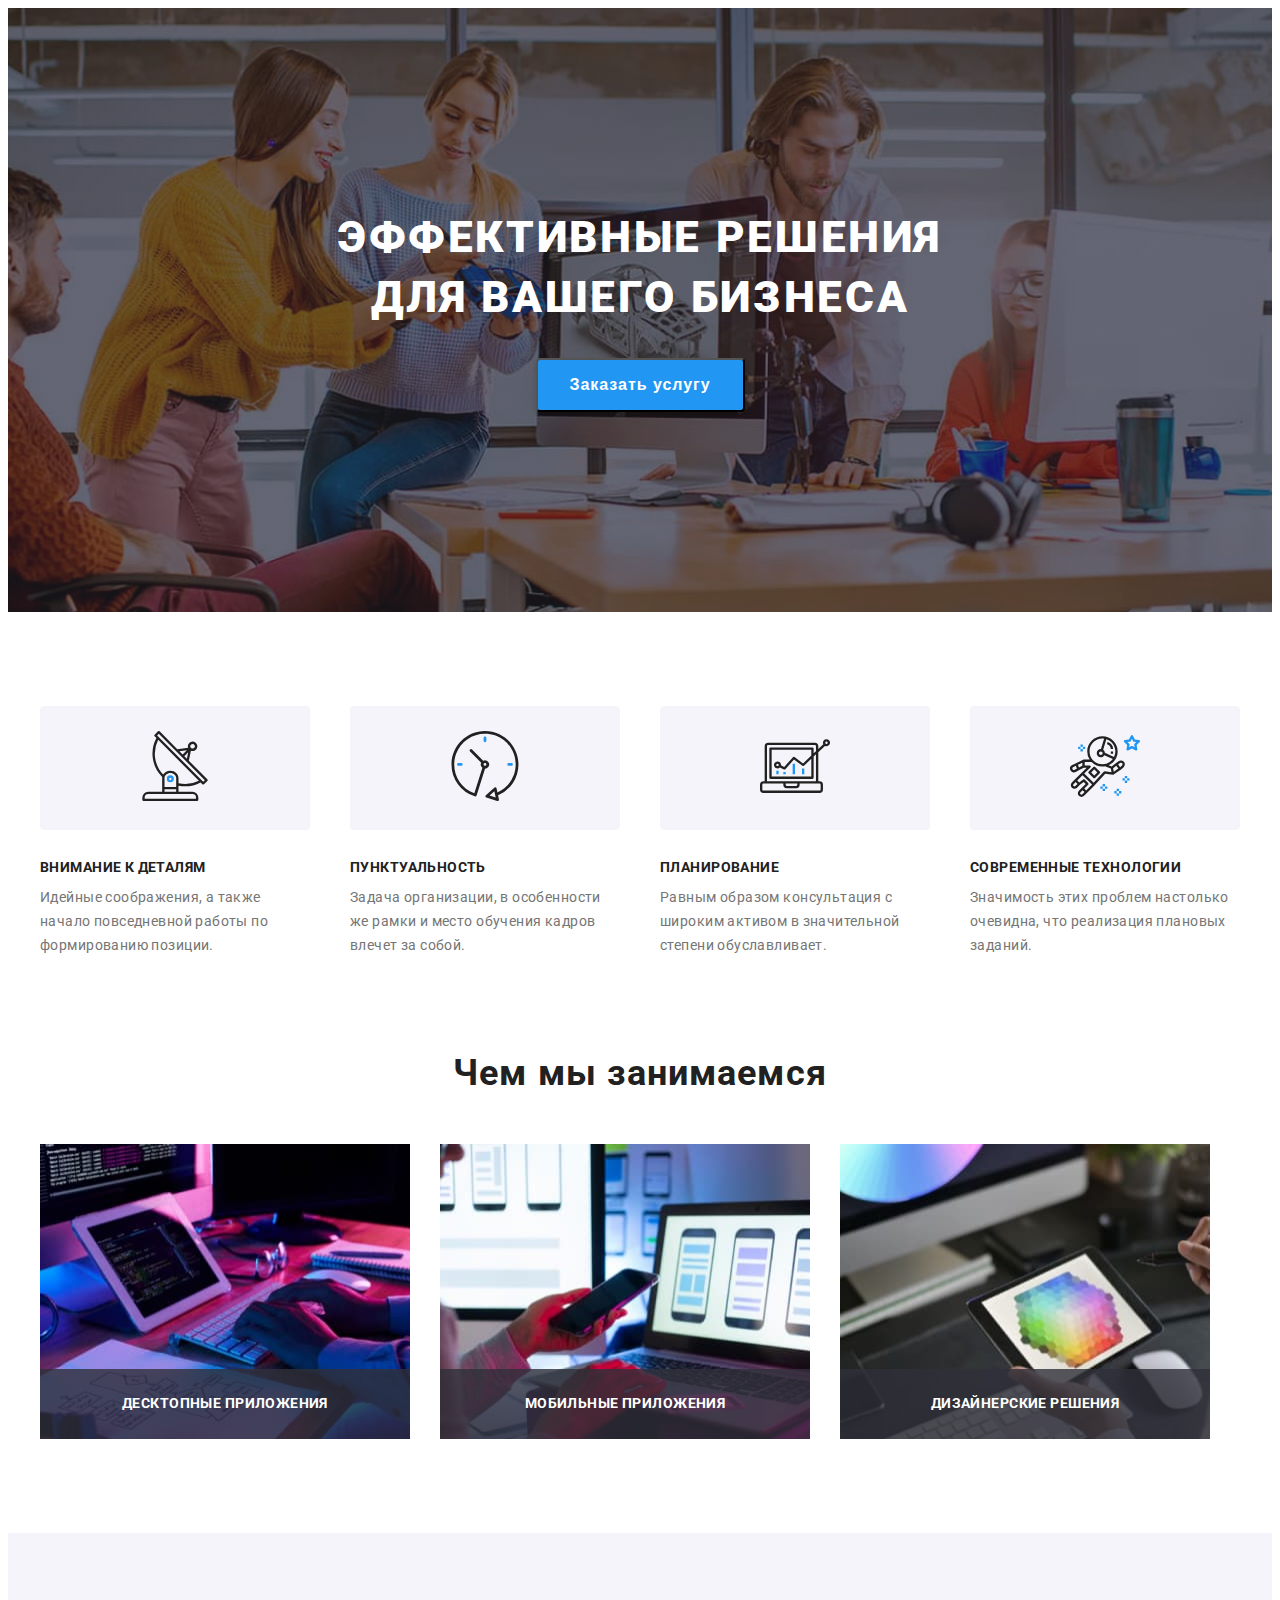
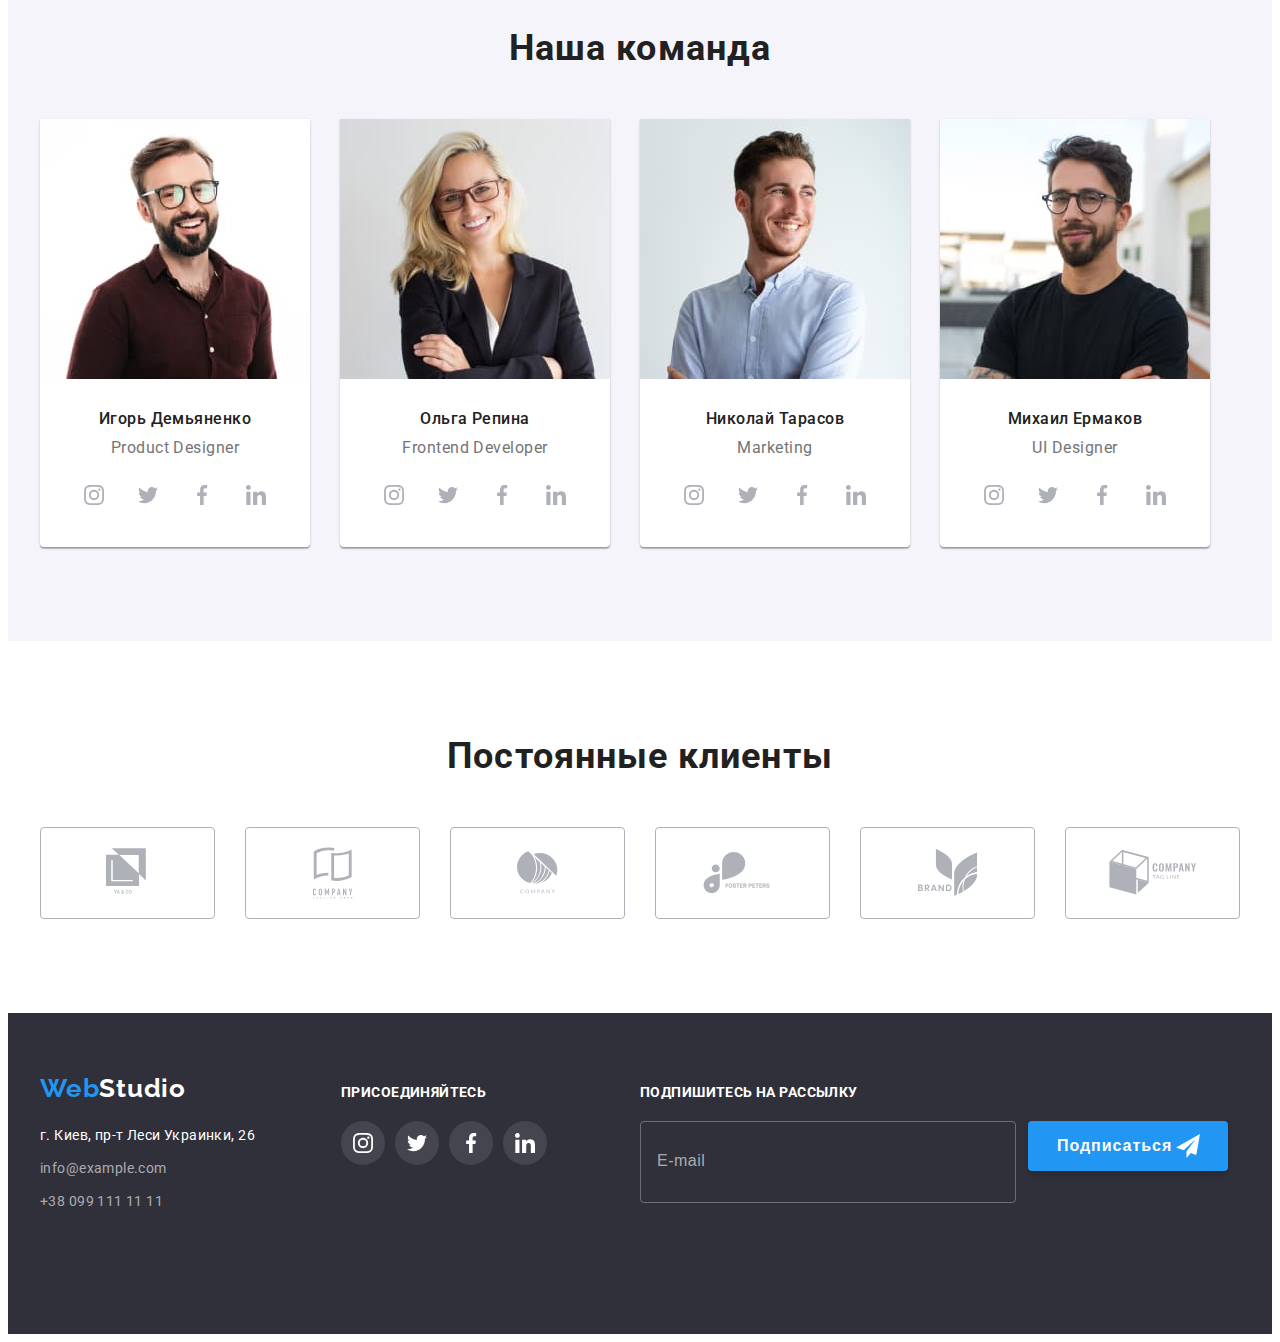
==== commit 3fe0a6d2: "Добавил стили footer (480,768,1200)" ====
--- a/index.html
+++ b/index.html
@@ -544,76 +544,78 @@
       <!--контактная инфо-->
       <section class="footer-contact">
         <div class="conteiner">
-          <address class="footer-address">
-            <h2 class="visually-hidden">контакты</h2>
-            <div class="footer-address-list-wrapper">
-              <a class="logo" href="./index.html"
-                >Web<span class="footer-hf-logo">Studio</span></a
-              >
-              <ul class="footer-address-list">
-                <li class="footer-address-list-item">
-                  <a
-                    class="footer-address-link"
-                    href="https://goo.gl/maps/9ujybrKW8emvLEQx5"
-                    target="blank"
-                    >г. Киев, пр-т Леси Украинки, 26</a
-                  >
+          <div class="footer-address-social-list-wrapper">
+            <address class="footer-address">
+              <h2 class="visually-hidden">контакты</h2>
+              <div class="footer-address-list-wrapper">
+                <a class="logo" href="./index.html"
+                  >Web<span class="footer-hf-logo">Studio</span></a
+                >
+                <ul class="footer-address-list">
+                  <li class="footer-address-list-item">
+                    <a
+                      class="footer-address-link"
+                      href="https://goo.gl/maps/9ujybrKW8emvLEQx5"
+                      target="blank"
+                      >г. Киев, пр-т Леси Украинки, 26</a
+                    >
+                  </li>
+                  <li class="footer-address-list-item">
+                    <a
+                      class="footer-address-link-mail"
+                      href="mailto:info@example.com"
+                      >info@example.com</a
+                    >
+                  </li>
+                  <li class="footer-address-list-item">
+                    <a class="footer-address-link-tel" href="tel:+380991111111"
+                      >+38 099 111 11 11</a
+                    >
+                  </li>
+                </ul>
+              </div>
+            </address>
+            <div class="footer-social-list-wrapper">
+              <h3 class="footer-social-list-subtitle">присоединяйтесь</h3>
+              <ul class="footer-social-list">
+                <li class="footer-social-list-item">
+                  <div class="footer-list-content-wrapper">
+                    <a class="footer-social-link any-transition" href="">
+                      <svg class="footer-social-icon">
+                        <use href="./sprite.svg#instagram"></use>
+                      </svg>
+                    </a>
+                  </div>
                 </li>
-                <li class="footer-address-list-item">
-                  <a
-                    class="footer-address-link-mail"
-                    href="mailto:info@example.com"
-                    >info@example.com</a
-                  >
+                <li class="footer-social-list-item">
+                  <div class="footer-list-content-wrapper">
+                    <a class="footer-social-link any-transition" href="">
+                      <svg class="footer-social-icon">
+                        <use href="./sprite.svg#twitter"></use>
+                      </svg>
+                    </a>
+                  </div>
                 </li>
-                <li class="footer-address-list-item">
-                  <a class="footer-address-link-tel" href="tel:+380991111111"
-                    >+38 099 111 11 11</a
-                  >
+                <li class="footer-social-list-item">
+                  <div class="footer-list-content-wrapper">
+                    <a class="footer-social-link any-transition" href="">
+                      <svg class="footer-social-icon">
+                        <use href="./sprite.svg#facebook"></use>
+                      </svg>
+                    </a>
+                  </div>
+                </li>
+                <li class="footer-social-list-item">
+                  <div class="footer-list-content-wrapper">
+                    <a class="footer-social-link any-transition" href="">
+                      <svg class="footer-social-icon">
+                        <use href="./sprite.svg#linkedin"></use>
+                      </svg>
+                    </a>
+                  </div>
                 </li>
               </ul>
             </div>
-          </address>
-          <div class="footer-social-list-wrapper">
-            <h3 class="footer-social-list-subtitle">присоединяйтесь</h3>
-            <ul class="footer-social-list">
-              <li class="footer-social-list-item">
-                <div class="footer-list-content-wrapper">
-                  <a class="footer-social-link any-transition" href="">
-                    <svg class="footer-social-icon">
-                      <use href="./sprite.svg#instagram"></use>
-                    </svg>
-                  </a>
-                </div>
-              </li>
-              <li class="footer-social-list-item">
-                <div class="footer-list-content-wrapper">
-                  <a class="footer-social-link any-transition" href="">
-                    <svg class="footer-social-icon">
-                      <use href="./sprite.svg#twitter"></use>
-                    </svg>
-                  </a>
-                </div>
-              </li>
-              <li class="footer-social-list-item">
-                <div class="footer-list-content-wrapper">
-                  <a class="footer-social-link any-transition" href="">
-                    <svg class="footer-social-icon">
-                      <use href="./sprite.svg#facebook"></use>
-                    </svg>
-                  </a>
-                </div>
-              </li>
-              <li class="footer-social-list-item">
-                <div class="footer-list-content-wrapper">
-                  <a class="footer-social-link any-transition" href="">
-                    <svg class="footer-social-icon">
-                      <use href="./sprite.svg#linkedin"></use>
-                    </svg>
-                  </a>
-                </div>
-              </li>
-            </ul>
           </div>
 
           <form class="footer-form" action="#">
--- a/css/main.min.css
+++ b/css/main.min.css
@@ -1,2 +1,2 @@
-.visually-hidden{position:absolute !important;clip:rect(1px 1px 1px 1px);clip:rect(1px, 1px, 1px, 1px);padding:0 !important;border:0 !important;height:1px !important;width:1px !important;overflow:hidden}.any-transition{transition:color 250ms cubic-bezier(0.4, 0, 0.2, 1),fill 250ms cubic-bezier(0.4, 0, 0.2, 1),background-color 250ms cubic-bezier(0.4, 0, 0.2, 1),border-color 250ms cubic-bezier(0.4, 0, 0.2, 1),box-shadow 250ms cubic-bezier(0.4, 0, 0.2, 1)}.nav-list .nav-list-link.current{color:var(--active-link-color)}.nav-list .nav-list-link.current{position:relative}.nav-list .nav-list-link.current::after{content:"";position:absolute;left:0;bottom:0;display:block;width:100%;height:4px;background-color:var(--active-link-color);border-radius:2px}:root{--main-font: "Roboto", sans-serif;--secondary-font: "Raleway", sans-serif;--active-link-color: #2196f3}body{font-family:var(--main-font);font-style:normal}h1,h2,h3,h4,h5,h6{padding:0;margin:0}ul{padding:0;margin:0}p{padding:0;margin:0}img{display:block}.nav-list,.portfolio-nav-list,.portfolio-list,.header-contacts,.principles-list,.description-list,.team-list,.footer-address-list{list-style:none}.conteiner{width:100%;padding-left:15px;padding-right:15px;margin:0 auto}@media screen and (min-width: 480px){.conteiner{max-width:480px}}@media screen and (min-width: 768px){.conteiner{max-width:768px}}@media screen and (min-width: 1200px){.conteiner{max-width:1200px}}.description-title{font-weight:700;font-size:28px;line-height:1.18;text-align:center;letter-spacing:0.03em;color:#212121}@media screen and (min-width: 1200px){.description-title{font-weight:700;font-size:36px;line-height:1.17;text-align:center;letter-spacing:0.03em;color:#212121}}.backdrop{position:fixed;top:0;left:0;width:100vw;height:100vh;background:rgba(0,0,0,0.2);transition:all 250ms cubic-bezier(0.4, 0, 0.2, 1)}.backdrop.is-hidden{opacity:0;visibility:hidden;pointer-events:none}.modal{position:absolute;top:50%;left:50%;transform:translate(-50%, -50%) scale(1);min-width:528px;min-height:581px;background-color:#ffffff;box-shadow:0px 1px 3px rgba(0,0,0,0.12),0px 1px 1px rgba(0,0,0,0.14),0px 2px 1px rgba(0,0,0,0.2);border-radius:4px;transition:transform 250ms cubic-bezier(0.4, 0, 0.2, 1);padding:40px}.backdrop.is-hidden .modal{transform:translate(-50%, -50%) scale(0)}.modal-button{position:absolute;top:8px;right:8px;width:30px;height:30px;background:#ffffff;border:1px solid rgba(0,0,0,0.1);border-radius:50%;cursor:pointer;transition:fill 250ms cubic-bezier(0.4, 0, 0.2, 1)}.modal-button:focus,.modal-button:hover{fill:var(--active-link-color)}.icon-close{position:absolute;left:50%;top:50%;transform:translate(-50%, -50%);width:18px;height:18px}.modal-form{display:flex;flex-direction:column}.modal-form-appeal{width:100%;font-weight:700;font-size:20px;line-height:1.15;text-align:center;letter-spacing:0.03em;margin-bottom:12px;color:#212121}.modal-form-input{width:100%;height:40px;border:1px solid rgba(33,33,33,0.2);border-radius:4px;padding-left:42px;transition:border-color 250ms cubic-bezier(0.4, 0, 0.2, 1);outline:none}.modal-form-input-wrapper{position:relative;display:block;margin-top:4px;margin-bottom:10px}.modal-form-input-icon{position:absolute;top:50%;transform:translateY(-50%);left:12px;width:18px;height:18px;transition:fill 250ms cubic-bezier(0.4, 0, 0.2, 1)}.modal-form-input:focus{border-color:var(--active-link-color)}.modal-form-input:focus+.modal-form-input-icon{fill:var(--active-link-color)}.modal-form-label{font-weight:400;font-size:12px;line-height:1.17;letter-spacing:0.01em;color:#757575}.modal-form-textarea{width:100%;height:120px;border:1px solid rgba(33,33,33,0.2);border-radius:4px;padding:12px 16px;margin-top:4px;margin-bottom:20px;resize:none;transition:border-color 250ms cubic-bezier(0.4, 0, 0.2, 1);outline:none}.modal-form-textarea::placeholder{font-weight:400;font-size:14px;line-height:1.14;letter-spacing:0.01em;color:rgba(117,117,117,0.5)}.modal-form-textarea:focus{border-color:var(--active-link-color)}.modal-form-checkbox-text::before{content:"";display:inline-block;width:16px;height:15px;border:1px solid #212121;border-radius:1px;margin-right:7px}.modal-form-checkbox:checked+.modal-form-checkbox-text::before{background-image:url(../images/icon-check.png);border:transparent}.modal-form-checkbox-text{font-weight:normal;font-size:14px;line-height:1.71;letter-spacing:0.03em;margin-bottom:30px;color:#757575}.modal-form-checkbox-text-link{color:var(--active-link-color)}.modal-form-btn{display:block;font-weight:700;font-size:16px;line-height:1.87;letter-spacing:0.06em;padding:10px 55px 10px 56px;color:#ffffff;width:200px;height:50px;margin:0 auto;background-color:var(--active-link-color);box-shadow:0px 4px 4px rgba(0,0,0,0.15);border-radius:4px}.modal-form-btn:focus,.modal-form-btn:hover{background-color:var(--active-link-color);cursor:pointer}.header .conteiner{display:flex;align-items:center}.header-contacts{display:flex;margin-left:auto}.header-contacts-link-icon{width:16px;height:12px;margin-right:10px;fill:#757575}.header-contacts-link-tel{margin-left:50px}.header-contacts-link-mail,.header-contacts-link-tel{font-weight:500;font-size:14px;line-height:1.14;letter-spacing:0.02em;text-decoration:none;padding-top:32px;padding-bottom:32px;color:#757575}.header-contacts-link-mail:hover,.header-contacts-link-mail:focus,.header-contacts-link-tel:hover,.header-contacts-link-tel:focus{color:var(--active-link-color)}.header-contacts-link-mail:hover .header-contacts-link-icon,.header-contacts-link-mail:focus .header-contacts-link-icon,.header-contacts-link-tel:hover .header-contacts-link-icon,.header-contacts-link-tel:focus .header-contacts-link-icon{fill:var(--active-link-color)}.nav{display:flex;align-items:center}.nav-list{display:flex;align-items:center}.nav-list-item{display:flex;align-items:center}.nav-list-item:not(:last-child){margin-right:50px}.nav-list-link{font-weight:500;font-size:14px;line-height:1.14;letter-spacing:0.02em;text-decoration:none;padding-top:32px;padding-bottom:32px}.nav-list-link{color:#212121}.nav-list-link:hover,.nav-list-link:focus{color:var(--active-link-color)}.logo{font-family:var(--secondary-font);font-style:normal;font-weight:700;font-size:26px;line-height:1.19;letter-spacing:0.03em;text-decoration:none;color:#2196f3}.nav .logo{margin-right:93px}.header-hf-logo{color:#000000}.hero{background-image:linear-gradient(rgba(47,48,58,0.4), rgba(47,48,58,0.4)),url(../images/img-m-1x.jpg);background-repeat:no-repeat;background-position:center top;background-size:480px 400px}@media screen and (min-device-pixel-ratio: 2) and (min-width: 320px), screen and (min-resolution: 192dpi) and (min-width: 320px), screen and (min-resolution: 2dppx) and (min-width: 320px){.hero{background-image:linear-gradient(rgba(47,48,58,0.4), rgba(47,48,58,0.4)),url(../images/img-m-@2x.jpg)}}.conteiner-hero-banner{text-align:center;padding:118px 45px}.hero-banner{font-weight:900;font-size:26px;line-height:1.62;letter-spacing:0.06em;text-transform:uppercase;margin-bottom:30px;color:#ffffff}.hero-banner-btn{font-weight:700;font-size:16px;line-height:1.88;letter-spacing:0.06em;min-height:50px;min-width:200px;padding:10px 32px;background:#2196f3;box-shadow:0px 4px 4px rgba(0,0,0,0.15);border-radius:4px;color:#ffffff}@media screen and (min-width: 768px){.hero{background-image:linear-gradient(rgba(47,48,58,0.4), rgba(47,48,58,0.4)),url(../images/img-t-1x.jpg);background-size:768px 400px}.conteiner-hero-banner{padding:118px 189px}}@media screen and (min-width: 768px) and (min-device-pixel-ratio: 2) and (min-width: 768px), screen and (min-width: 768px) and (min-resolution: 192dpi) and (min-width: 768px), screen and (min-width: 768px) and (min-resolution: 2dppx) and (min-width: 768px){.hero{background-image:linear-gradient(rgba(47,48,58,0.4), rgba(47,48,58,0.4)),url(../images/img-t-@2x.jpg)}}@media screen and (min-width: 1200px){.hero{background-image:linear-gradient(rgba(47,48,58,0.4), rgba(47,48,58,0.4)),url(../images/img-d-1x.jpg);background-size:cover}.conteiner-hero-banner{padding:200px 252px}}@media screen and (min-width: 1200px) and (min-device-pixel-ratio: 2) and (min-width: 1200px), screen and (min-width: 1200px) and (min-resolution: 192dpi) and (min-width: 1200px), screen and (min-width: 1200px) and (min-resolution: 2dppx) and (min-width: 1200px){.hero{background-image:linear-gradient(rgba(47,48,58,0.4), rgba(47,48,58,0.4)),url(../images/img-d-@2x.jpg)}}@media screen and (min-width: 1200px){.hero-banner{font-weight:900;font-size:44px;line-height:1.36;letter-spacing:0.06em;text-transform:uppercase;width:696px;color:#ffffff}}.principles{padding-top:60px;padding-bottom:60px}.principles-name{font-weight:700;font-size:14px;line-height:1.14;letter-spacing:0.03em;text-align:center;text-transform:uppercase;margin-bottom:10px;color:#212121}.principles-description{font-weight:400;font-size:14px;line-height:1.71;letter-spacing:0.03em;color:#757575}.principles-list-icon{width:70px;height:70px}.principles-list-icon-wrapper{text-align:center;background-color:#f5f4fa;border-radius:4px;padding:25px 0;margin-bottom:30px}@media screen and (max-width: 1199px){.principles-list-item:not(:last-child){margin-bottom:30px}}@media screen and (min-width: 768px){.principles-list{display:flex;flex-wrap:wrap;justify-content:space-between}.principles-list-item{flex-basis:calc(100% / 2 - 30px);min-width:354px}.principles-list-item:nth-last-child(-n+2){margin-bottom:0px}.principles-name{text-align:start}}@media screen and (min-width: 1200px){.principles{padding-top:94px;padding-bottom:94px}.principles-list{display:flex;flex-wrap:wrap;align-items:center}.principles-list-item:nth-child(4n){margin-right:0}.principles-list-item{margin-right:30px;flex-basis:calc(100% / 4 - 30px);min-width:270px}}@media screen and (max-width: 1199px){.description{display:none}}@media screen and (min-width: 1200px){.description{padding-bottom:94px}.description .description-title{min-width:376px}.description-list{display:flex;flex-wrap:wrap;padding-top:50px}.description-list-item{position:relative;display:block;margin-right:30px;flex-basis:calc(100% / 3 - 30px)}.description-list-item:nth-child(3n){margin-right:0}.description-title-image{position:absolute;width:100%;left:0;bottom:0;display:block;padding:27px 0;font-weight:700;font-size:14px;line-height:1.14;text-align:center;letter-spacing:0.03em;text-transform:uppercase;color:#ffffff;background:rgba(47,48,58,0.8)}}.team{padding-bottom:60px;background:#f5f4fa}.team .description-title{min-width:205px;padding:60px 122px 30px 122px}.team-list-item{border-radius:0px 0px 4px 4px;box-shadow:0px 1px 3px rgba(0,0,0,0.12),0px 1px 1px rgba(0,0,0,0.14),0px 2px 1px rgba(0,0,0,0.2);background-color:#ffffff}.team-list-name{font-weight:500;font-size:16px;line-height:1.19;text-align:center;letter-spacing:0.03em;margin:30px 0 10px;color:#212121}.team-list-special{font-weight:400;font-size:16px;line-height:1.19;text-align:center;letter-spacing:0.03em;margin-bottom:16px;color:#757575}.team-list-link{display:flex;justify-content:space-between;padding:0px 122px 24px}.team-list-icon{width:20px;height:20px;fill:#afb1b8}.team-list-img{display:block;max-width:100%;height:auto}.team-item-link{display:block}.team-link{display:flex;justify-content:center;align-items:center;width:44px;height:44px;background-color:#ffffff;border-radius:50%}.team-link:hover .team-list-icon,.team-link:focus .team-list-icon{fill:#ffffff}.team-link:hover,.team-link:focus{background-color:var(--active-link-color)}@media screen and (max-width: 1199px){.team-list-item:not(:last-child){margin-bottom:30px}}@media screen and (min-width: 768px){.team .description-title{padding:60px 266px 30px 266px}.team-list{display:flex;flex-wrap:wrap}.team-list-item:nth-child(2n){margin-right:0}.team-list-item:nth-last-child(-n+2){margin-bottom:0px}.team-list-item{margin-right:30px}.team-list-link{padding:0px 74px 24px}}@media screen and (min-width: 1200px){.team{padding-bottom:94px;background:#f5f4fa}.team .description-title{min-width:264px;padding:94px 0px 50px}.team-list .team-list-item:nth-child(4n){margin-right:0}.team-list .team-list-item{margin-right:30px;flex-basis:calc(100% / 4 - 30px)}.team-list-link{padding:0px 32px 30px}}.clients{padding:60px 0px}.clients-title{font-weight:700;font-size:28px;line-height:1.17;text-align:center;letter-spacing:0.03em;margin-bottom:30px;color:#212121}.clients-list{display:flex;flex-wrap:wrap;justify-content:space-between}.clients-list-item{display:block;list-style:none;flex-basis:calc(100% / 2 - 30px)}.clients-list-link{display:flex;justify-content:center;align-items:center;border:1px solid #afb1b8;border-radius:4px;min-width:210px;height:90px}.clients-list-icon{fill:#afb1b8;max-width:210px}.clients-list-wrapper{margin-right:30px;margin-bottom:30px;flex-basis:calc(100% / 2 - 30px)}.clients-list-wrapper:nth-child(2n){margin-right:0}.clients-list-wrapper:nth-last-child(-n+2){margin-bottom:0px}.clients-list-link:hover .clients-list-icon,.clients-list-link:focus .clients-list-icon{fill:var(--active-link-color)}.clients-list-link:hover,.clients-list-link:focus{border-color:var(--active-link-color)}@media screen and (min-width: 768px){.clients-list .clients-list-wrapper{margin-right:30px;margin-bottom:30px;flex-basis:calc(100% / 3 - 30px)}.clients-list-wrapper:nth-child(3n){margin-right:0}.clients-list-wrapper:nth-last-child(-n+3){margin-bottom:0px}}@media screen and (min-width: 1200px){.clients{padding:94px 0px}.clients-title{font-weight:700;font-size:36px;line-height:1.17;text-align:center;letter-spacing:0.03em;margin-bottom:50px;color:#212121}.clients-list{display:flex;justify-content:center;flex-wrap:nowrap}.clients-list-link{min-width:170px}.clients-list-icon{max-width:170px}.clients-list .clients-list-wrapper{margin-right:30px;margin-bottom:0;flex-basis:100%}.clients-list-wrapper:nth-child(6n){margin-right:0}.clients-list-wrapper:nth-last-child(-n+1){margin-bottom:0px}}.footer{text-align:center;padding:60px 0 60px;background:#2f303a}.footer-address{margin-bottom:60px}.footer-contact .logo{display:inline-block;min-width:154px;margin-bottom:20px}.footer-hf-logo{color:#ffffff}.footer-address{font-style:normal}.footer-address-list-item{min-width:231px}.footer-address-list-item:not(:last-child){margin-bottom:9px}.footer-address-link{color:#ffffff}.footer-address-link,.footer-address-link-mail,.footer-address-link-tel{font-weight:400;font-size:14px;line-height:1.71;letter-spacing:0.03em;text-decoration:none}.footer-address-link-mail,.footer-address-link-tel{color:rgba(255,255,255,0.6)}.footer-social-list{display:flex;justify-content:center;min-width:206px}.footer-social-list-subtitle{font-weight:700;font-size:14px;line-height:1.14;letter-spacing:0.03em;text-transform:uppercase;margin:15px 0px 20px 0px;color:#ffffff}.footer-social-list-item{list-style:none}.footer-social-link{display:flex;justify-content:center;align-items:center;width:44px;height:44px;border-radius:50%;background-color:rgba(255,255,255,0.1)}.footer-social-link:hover,.footer-social-link:focus{background-color:var(--active-link-color)}.footer-social-icon{width:20px;height:20px;fill:#ffffff}.footer-list-content-wrapper{margin-bottom:60px}.footer-social-list-item:not(:last-child){margin-right:10px}.footer-form-appeal{display:block;font-weight:700;font-size:14px;line-height:1.14;letter-spacing:0.03em;text-transform:uppercase;margin-bottom:20px;color:#ffffff}.footer-form-email{min-width:450px;height:50px;border:1px solid rgba(255,255,255,0.3);border-radius:4px;background-color:transparent;padding:15px 0px 15px 16px;margin-bottom:20px}.footer-form input::placeholder{font-weight:400;font-size:16px;line-height:1.25;letter-spacing:0.03em;color:rgba(255,255,255,0.6)}.footer-form-button{position:relative;font-weight:700;font-size:16px;line-height:1.87;text-align:left;letter-spacing:0.06em;min-width:200px;height:50px;background-color:var(--active-link-color);box-shadow:0px 4px 4px rgba(0,0,0,0.15);border-radius:4px;border:none;padding:10px 28px 10px 29px;color:#ffffff}.footer-form-button-icon{position:absolute;width:24px;height:24px;top:13px;right:28px;fill:#ffffff}
+.visually-hidden{position:absolute !important;clip:rect(1px 1px 1px 1px);clip:rect(1px, 1px, 1px, 1px);padding:0 !important;border:0 !important;height:1px !important;width:1px !important;overflow:hidden}.any-transition{transition:color 250ms cubic-bezier(0.4, 0, 0.2, 1),fill 250ms cubic-bezier(0.4, 0, 0.2, 1),background-color 250ms cubic-bezier(0.4, 0, 0.2, 1),border-color 250ms cubic-bezier(0.4, 0, 0.2, 1),box-shadow 250ms cubic-bezier(0.4, 0, 0.2, 1)}.nav-list .nav-list-link.current{color:var(--active-link-color)}.nav-list .nav-list-link.current{position:relative}.nav-list .nav-list-link.current::after{content:"";position:absolute;left:0;bottom:0;display:block;width:100%;height:4px;background-color:var(--active-link-color);border-radius:2px}:root{--main-font: "Roboto", sans-serif;--secondary-font: "Raleway", sans-serif;--active-link-color: #2196f3}body{font-family:var(--main-font);font-style:normal}h1,h2,h3,h4,h5,h6{padding:0;margin:0}ul{padding:0;margin:0}p{padding:0;margin:0}img{display:block}.nav-list,.portfolio-nav-list,.portfolio-list,.header-contacts,.principles-list,.description-list,.team-list,.footer-address-list{list-style:none}.conteiner{width:100%;padding-left:15px;padding-right:15px;margin:0 auto}@media screen and (min-width: 480px){.conteiner{max-width:480px}}@media screen and (min-width: 768px){.conteiner{max-width:768px}}@media screen and (min-width: 1200px){.conteiner{max-width:1200px}}.description-title{font-weight:700;font-size:28px;line-height:1.18;text-align:center;letter-spacing:0.03em;color:#212121}@media screen and (min-width: 1200px){.description-title{font-weight:700;font-size:36px;line-height:1.17;text-align:center;letter-spacing:0.03em;color:#212121}}.backdrop{position:fixed;top:0;left:0;width:100vw;height:100vh;background:rgba(0,0,0,0.2);transition:all 250ms cubic-bezier(0.4, 0, 0.2, 1)}.backdrop.is-hidden{opacity:0;visibility:hidden;pointer-events:none}.modal{position:absolute;top:50%;left:50%;transform:translate(-50%, -50%) scale(1);min-width:528px;min-height:581px;background-color:#ffffff;box-shadow:0px 1px 3px rgba(0,0,0,0.12),0px 1px 1px rgba(0,0,0,0.14),0px 2px 1px rgba(0,0,0,0.2);border-radius:4px;transition:transform 250ms cubic-bezier(0.4, 0, 0.2, 1);padding:40px}.backdrop.is-hidden .modal{transform:translate(-50%, -50%) scale(0)}.modal-button{position:absolute;top:8px;right:8px;width:30px;height:30px;background:#ffffff;border:1px solid rgba(0,0,0,0.1);border-radius:50%;cursor:pointer;transition:fill 250ms cubic-bezier(0.4, 0, 0.2, 1)}.modal-button:focus,.modal-button:hover{fill:var(--active-link-color)}.icon-close{position:absolute;left:50%;top:50%;transform:translate(-50%, -50%);width:18px;height:18px}.modal-form{display:flex;flex-direction:column}.modal-form-appeal{width:100%;font-weight:700;font-size:20px;line-height:1.15;text-align:center;letter-spacing:0.03em;margin-bottom:12px;color:#212121}.modal-form-input{width:100%;height:40px;border:1px solid rgba(33,33,33,0.2);border-radius:4px;padding-left:42px;transition:border-color 250ms cubic-bezier(0.4, 0, 0.2, 1);outline:none}.modal-form-input-wrapper{position:relative;display:block;margin-top:4px;margin-bottom:10px}.modal-form-input-icon{position:absolute;top:50%;transform:translateY(-50%);left:12px;width:18px;height:18px;transition:fill 250ms cubic-bezier(0.4, 0, 0.2, 1)}.modal-form-input:focus{border-color:var(--active-link-color)}.modal-form-input:focus+.modal-form-input-icon{fill:var(--active-link-color)}.modal-form-label{font-weight:400;font-size:12px;line-height:1.17;letter-spacing:0.01em;color:#757575}.modal-form-textarea{width:100%;height:120px;border:1px solid rgba(33,33,33,0.2);border-radius:4px;padding:12px 16px;margin-top:4px;margin-bottom:20px;resize:none;transition:border-color 250ms cubic-bezier(0.4, 0, 0.2, 1);outline:none}.modal-form-textarea::placeholder{font-weight:400;font-size:14px;line-height:1.14;letter-spacing:0.01em;color:rgba(117,117,117,0.5)}.modal-form-textarea:focus{border-color:var(--active-link-color)}.modal-form-checkbox-text::before{content:"";display:inline-block;width:16px;height:15px;border:1px solid #212121;border-radius:1px;margin-right:7px}.modal-form-checkbox:checked+.modal-form-checkbox-text::before{background-image:url(../images/icon-check.png);border:transparent}.modal-form-checkbox-text{font-weight:normal;font-size:14px;line-height:1.71;letter-spacing:0.03em;margin-bottom:30px;color:#757575}.modal-form-checkbox-text-link{color:var(--active-link-color)}.modal-form-btn{display:block;font-weight:700;font-size:16px;line-height:1.87;letter-spacing:0.06em;padding:10px 55px 10px 56px;color:#ffffff;width:200px;height:50px;margin:0 auto;background-color:var(--active-link-color);box-shadow:0px 4px 4px rgba(0,0,0,0.15);border-radius:4px}.modal-form-btn:focus,.modal-form-btn:hover{background-color:var(--active-link-color);cursor:pointer}.header .conteiner{display:flex;align-items:center}.header-contacts{display:flex;margin-left:auto}.header-contacts-link-icon{width:16px;height:12px;margin-right:10px;fill:#757575}.header-contacts-link-tel{margin-left:50px}.header-contacts-link-mail,.header-contacts-link-tel{font-weight:500;font-size:14px;line-height:1.14;letter-spacing:0.02em;text-decoration:none;padding-top:32px;padding-bottom:32px;color:#757575}.header-contacts-link-mail:hover,.header-contacts-link-mail:focus,.header-contacts-link-tel:hover,.header-contacts-link-tel:focus{color:var(--active-link-color)}.header-contacts-link-mail:hover .header-contacts-link-icon,.header-contacts-link-mail:focus .header-contacts-link-icon,.header-contacts-link-tel:hover .header-contacts-link-icon,.header-contacts-link-tel:focus .header-contacts-link-icon{fill:var(--active-link-color)}.nav{display:flex;align-items:center}.nav-list{display:flex;align-items:center}.nav-list-item{display:flex;align-items:center}.nav-list-item:not(:last-child){margin-right:50px}.nav-list-link{font-weight:500;font-size:14px;line-height:1.14;letter-spacing:0.02em;text-decoration:none;padding-top:32px;padding-bottom:32px}.nav-list-link{color:#212121}.nav-list-link:hover,.nav-list-link:focus{color:var(--active-link-color)}.logo{font-family:var(--secondary-font);font-style:normal;font-weight:700;font-size:26px;line-height:1.19;letter-spacing:0.03em;text-decoration:none;color:#2196f3}.nav .logo{margin-right:93px}.header-hf-logo{color:#000000}.hero{background-image:linear-gradient(rgba(47,48,58,0.4), rgba(47,48,58,0.4)),url(../images/img-m-1x.jpg);background-repeat:no-repeat;background-position:center top;background-size:480px 400px}@media screen and (min-device-pixel-ratio: 2) and (min-width: 320px), screen and (min-resolution: 192dpi) and (min-width: 320px), screen and (min-resolution: 2dppx) and (min-width: 320px){.hero{background-image:linear-gradient(rgba(47,48,58,0.4), rgba(47,48,58,0.4)),url(../images/img-m-@2x.jpg)}}.conteiner-hero-banner{text-align:center;padding:118px 45px}.hero-banner{font-weight:900;font-size:26px;line-height:1.62;letter-spacing:0.06em;text-transform:uppercase;margin-bottom:30px;color:#ffffff}.hero-banner-btn{font-weight:700;font-size:16px;line-height:1.88;letter-spacing:0.06em;min-height:50px;min-width:200px;padding:10px 32px;background:#2196f3;box-shadow:0px 4px 4px rgba(0,0,0,0.15);border-radius:4px;color:#ffffff}@media screen and (min-width: 768px){.hero{background-image:linear-gradient(rgba(47,48,58,0.4), rgba(47,48,58,0.4)),url(../images/img-t-1x.jpg);background-size:768px 400px}.conteiner-hero-banner{padding:118px 189px}}@media screen and (min-width: 768px) and (min-device-pixel-ratio: 2) and (min-width: 768px), screen and (min-width: 768px) and (min-resolution: 192dpi) and (min-width: 768px), screen and (min-width: 768px) and (min-resolution: 2dppx) and (min-width: 768px){.hero{background-image:linear-gradient(rgba(47,48,58,0.4), rgba(47,48,58,0.4)),url(../images/img-t-@2x.jpg)}}@media screen and (min-width: 1200px){.hero{background-image:linear-gradient(rgba(47,48,58,0.4), rgba(47,48,58,0.4)),url(../images/img-d-1x.jpg);background-size:cover}.conteiner-hero-banner{padding:200px 252px}}@media screen and (min-width: 1200px) and (min-device-pixel-ratio: 2) and (min-width: 1200px), screen and (min-width: 1200px) and (min-resolution: 192dpi) and (min-width: 1200px), screen and (min-width: 1200px) and (min-resolution: 2dppx) and (min-width: 1200px){.hero{background-image:linear-gradient(rgba(47,48,58,0.4), rgba(47,48,58,0.4)),url(../images/img-d-@2x.jpg)}}@media screen and (min-width: 1200px){.hero-banner{font-weight:900;font-size:44px;line-height:1.36;letter-spacing:0.06em;text-transform:uppercase;width:696px;color:#ffffff}}.principles{padding-top:60px;padding-bottom:60px}.principles-name{font-weight:700;font-size:14px;line-height:1.14;letter-spacing:0.03em;text-align:center;text-transform:uppercase;margin-bottom:10px;color:#212121}.principles-description{font-weight:400;font-size:14px;line-height:1.71;letter-spacing:0.03em;color:#757575}.principles-list-icon{width:70px;height:70px}.principles-list-icon-wrapper{text-align:center;background-color:#f5f4fa;border-radius:4px;padding:25px 0;margin-bottom:30px}@media screen and (max-width: 1199px){.principles-list-item:not(:last-child){margin-bottom:30px}}@media screen and (min-width: 768px){.principles-list{display:flex;flex-wrap:wrap;justify-content:space-between}.principles-list-item{flex-basis:calc(100% / 2 - 30px);min-width:354px}.principles-list-item:nth-last-child(-n+2){margin-bottom:0px}.principles-name{text-align:start}}@media screen and (min-width: 1200px){.principles{padding-top:94px;padding-bottom:94px}.principles-list{display:flex;flex-wrap:wrap;align-items:center}.principles-list-item:nth-child(4n){margin-right:0}.principles-list-item{margin-right:30px;flex-basis:calc(100% / 4 - 30px);min-width:270px}}@media screen and (max-width: 1199px){.description{display:none}}@media screen and (min-width: 1200px){.description{padding-bottom:94px}.description .description-title{min-width:376px}.description-list{display:flex;flex-wrap:wrap;padding-top:50px}.description-list-item{position:relative;display:block;margin-right:30px;flex-basis:calc(100% / 3 - 30px)}.description-list-item:nth-child(3n){margin-right:0}.description-title-image{position:absolute;width:100%;left:0;bottom:0;display:block;padding:27px 0;font-weight:700;font-size:14px;line-height:1.14;text-align:center;letter-spacing:0.03em;text-transform:uppercase;color:#ffffff;background:rgba(47,48,58,0.8)}}.team{padding-bottom:60px;background:#f5f4fa}.team .description-title{min-width:205px;padding:60px 122px 30px 122px}.team-list-item{border-radius:0px 0px 4px 4px;box-shadow:0px 1px 3px rgba(0,0,0,0.12),0px 1px 1px rgba(0,0,0,0.14),0px 2px 1px rgba(0,0,0,0.2);background-color:#ffffff}.team-list-name{font-weight:500;font-size:16px;line-height:1.19;text-align:center;letter-spacing:0.03em;margin:30px 0 10px;color:#212121}.team-list-special{font-weight:400;font-size:16px;line-height:1.19;text-align:center;letter-spacing:0.03em;margin-bottom:16px;color:#757575}.team-list-link{display:flex;justify-content:space-between;padding:0px 122px 24px}.team-list-icon{width:20px;height:20px;fill:#afb1b8}.team-list-img{display:block;max-width:100%;height:auto}.team-item-link{display:block}.team-link{display:flex;justify-content:center;align-items:center;width:44px;height:44px;background-color:#ffffff;border-radius:50%}.team-link:hover .team-list-icon,.team-link:focus .team-list-icon{fill:#ffffff}.team-link:hover,.team-link:focus{background-color:var(--active-link-color)}@media screen and (max-width: 1199px){.team-list-item:not(:last-child){margin-bottom:30px}}@media screen and (min-width: 768px){.team .description-title{padding:60px 266px 30px 266px}.team-list{display:flex;flex-wrap:wrap}.team-list-item:nth-child(2n){margin-right:0}.team-list-item:nth-last-child(-n+2){margin-bottom:0px}.team-list-item{margin-right:30px}.team-list-link{padding:0px 74px 24px}}@media screen and (min-width: 1200px){.team{padding-bottom:94px;background:#f5f4fa}.team .description-title{min-width:264px;padding:94px 0px 50px}.team-list .team-list-item:nth-child(4n){margin-right:0}.team-list .team-list-item{margin-right:30px;flex-basis:calc(100% / 4 - 30px)}.team-list-link{padding:0px 32px 30px}}.clients{padding:60px 0px}.clients-title{font-weight:700;font-size:28px;line-height:1.17;text-align:center;letter-spacing:0.03em;margin-bottom:30px;color:#212121}.clients-list{display:flex;flex-wrap:wrap;justify-content:space-between}.clients-list-item{display:block;list-style:none;flex-basis:calc(100% / 2 - 30px)}.clients-list-link{display:flex;justify-content:center;align-items:center;border:1px solid #afb1b8;border-radius:4px;min-width:210px;height:90px}.clients-list-icon{fill:#afb1b8;max-width:210px}.clients-list-wrapper{margin-right:30px;margin-bottom:30px;flex-basis:calc(100% / 2 - 30px)}.clients-list-wrapper:nth-child(2n){margin-right:0}.clients-list-wrapper:nth-last-child(-n+2){margin-bottom:0px}.clients-list-link:hover .clients-list-icon,.clients-list-link:focus .clients-list-icon{fill:var(--active-link-color)}.clients-list-link:hover,.clients-list-link:focus{border-color:var(--active-link-color)}@media screen and (min-width: 768px){.clients-list .clients-list-wrapper{margin-right:30px;margin-bottom:30px;flex-basis:calc(100% / 3 - 30px)}.clients-list-wrapper:nth-child(3n){margin-right:0}.clients-list-wrapper:nth-last-child(-n+3){margin-bottom:0px}}@media screen and (min-width: 1200px){.clients{padding:94px 0px}.clients-title{font-weight:700;font-size:36px;line-height:1.17;text-align:center;letter-spacing:0.03em;margin-bottom:50px;color:#212121}.clients-list{display:flex;justify-content:center;flex-wrap:nowrap}.clients-list-link{min-width:170px}.clients-list-icon{max-width:170px}.clients-list .clients-list-wrapper{margin-right:30px;margin-bottom:0;flex-basis:100%}.clients-list-wrapper:nth-child(6n){margin-right:0}.clients-list-wrapper:nth-last-child(-n+1){margin-bottom:0px}}.footer{text-align:center;padding:60px 0 60px;background:#2f303a}.footer-address{margin-bottom:60px}.footer-contact .logo{display:inline-block;min-width:154px;margin-bottom:20px}.footer-hf-logo{color:#ffffff}.footer-address{font-style:normal}.footer-address-list-item{min-width:231px}.footer-address-list-item:not(:last-child){margin-bottom:9px}.footer-address-link{color:#ffffff}.footer-address-link,.footer-address-link-mail,.footer-address-link-tel{font-weight:400;font-size:14px;line-height:1.71;letter-spacing:0.03em;text-decoration:none}.footer-address-link-mail,.footer-address-link-tel{color:rgba(255,255,255,0.6)}.footer-social-list{display:flex;justify-content:center;min-width:206px}.footer-social-list-subtitle{font-weight:700;font-size:14px;line-height:1.14;letter-spacing:0.03em;text-transform:uppercase;margin:15px 0px 20px 0px;color:#ffffff}.footer-social-list-item{list-style:none}.footer-social-link{display:flex;justify-content:center;align-items:center;width:44px;height:44px;border-radius:50%;background-color:rgba(255,255,255,0.1)}.footer-social-link:hover,.footer-social-link:focus{background-color:var(--active-link-color)}.footer-social-icon{width:20px;height:20px;fill:#ffffff}.footer-list-content-wrapper{margin-bottom:60px}.footer-social-list-item:not(:last-child){margin-right:10px}.footer-form-appeal{display:block;font-weight:700;font-size:14px;line-height:1.14;letter-spacing:0.03em;text-transform:uppercase;margin-bottom:20px;color:#ffffff}.footer-form-email{min-width:450px;height:50px;border:1px solid rgba(255,255,255,0.3);border-radius:4px;background-color:transparent;padding:15px 0px 15px 16px;margin-bottom:20px}.footer-form input::placeholder{font-weight:400;font-size:16px;line-height:1.25;letter-spacing:0.03em;color:rgba(255,255,255,0.6)}.footer-form-button{position:relative;font-weight:700;font-size:16px;line-height:1.87;text-align:left;letter-spacing:0.06em;min-width:200px;height:50px;background-color:var(--active-link-color);box-shadow:0px 4px 4px rgba(0,0,0,0.15);border-radius:4px;border:none;padding:10px 28px 10px 29px;color:#ffffff}.footer-form-button-icon{position:absolute;width:24px;height:24px;top:13px;right:28px;fill:#ffffff}@media screen and (min-width: 768px){.footer-form-wrapper{display:flex;align-items:center;flex-direction:column}.footer-address-social-list-wrapper{display:flex;justify-content:space-between;padding:0 89px 0 76px}}@media screen and (min-width: 1200px){.footer{text-align:start}.footer .conteiner{display:flex}.footer-social-list-wrapper{margin-left:70px}.footer-address-social-list-wrapper{display:flex;justify-content:space-between;padding:0;margin-right:93px}.footer-form-wrapper{display:flex;flex-wrap:nowrap;align-items:stretch;flex-direction:row}.footer-form-email{min-width:358px;margin-right:12px;margin-bottom:0}.footer-form-appeal{padding-top:12px}.footer-social-list-subtitle{margin-top:0;padding-top:12px}.footer-list-content-wrapper{margin-bottom:0}}
 /*# sourceMappingURL=main.min.css.map */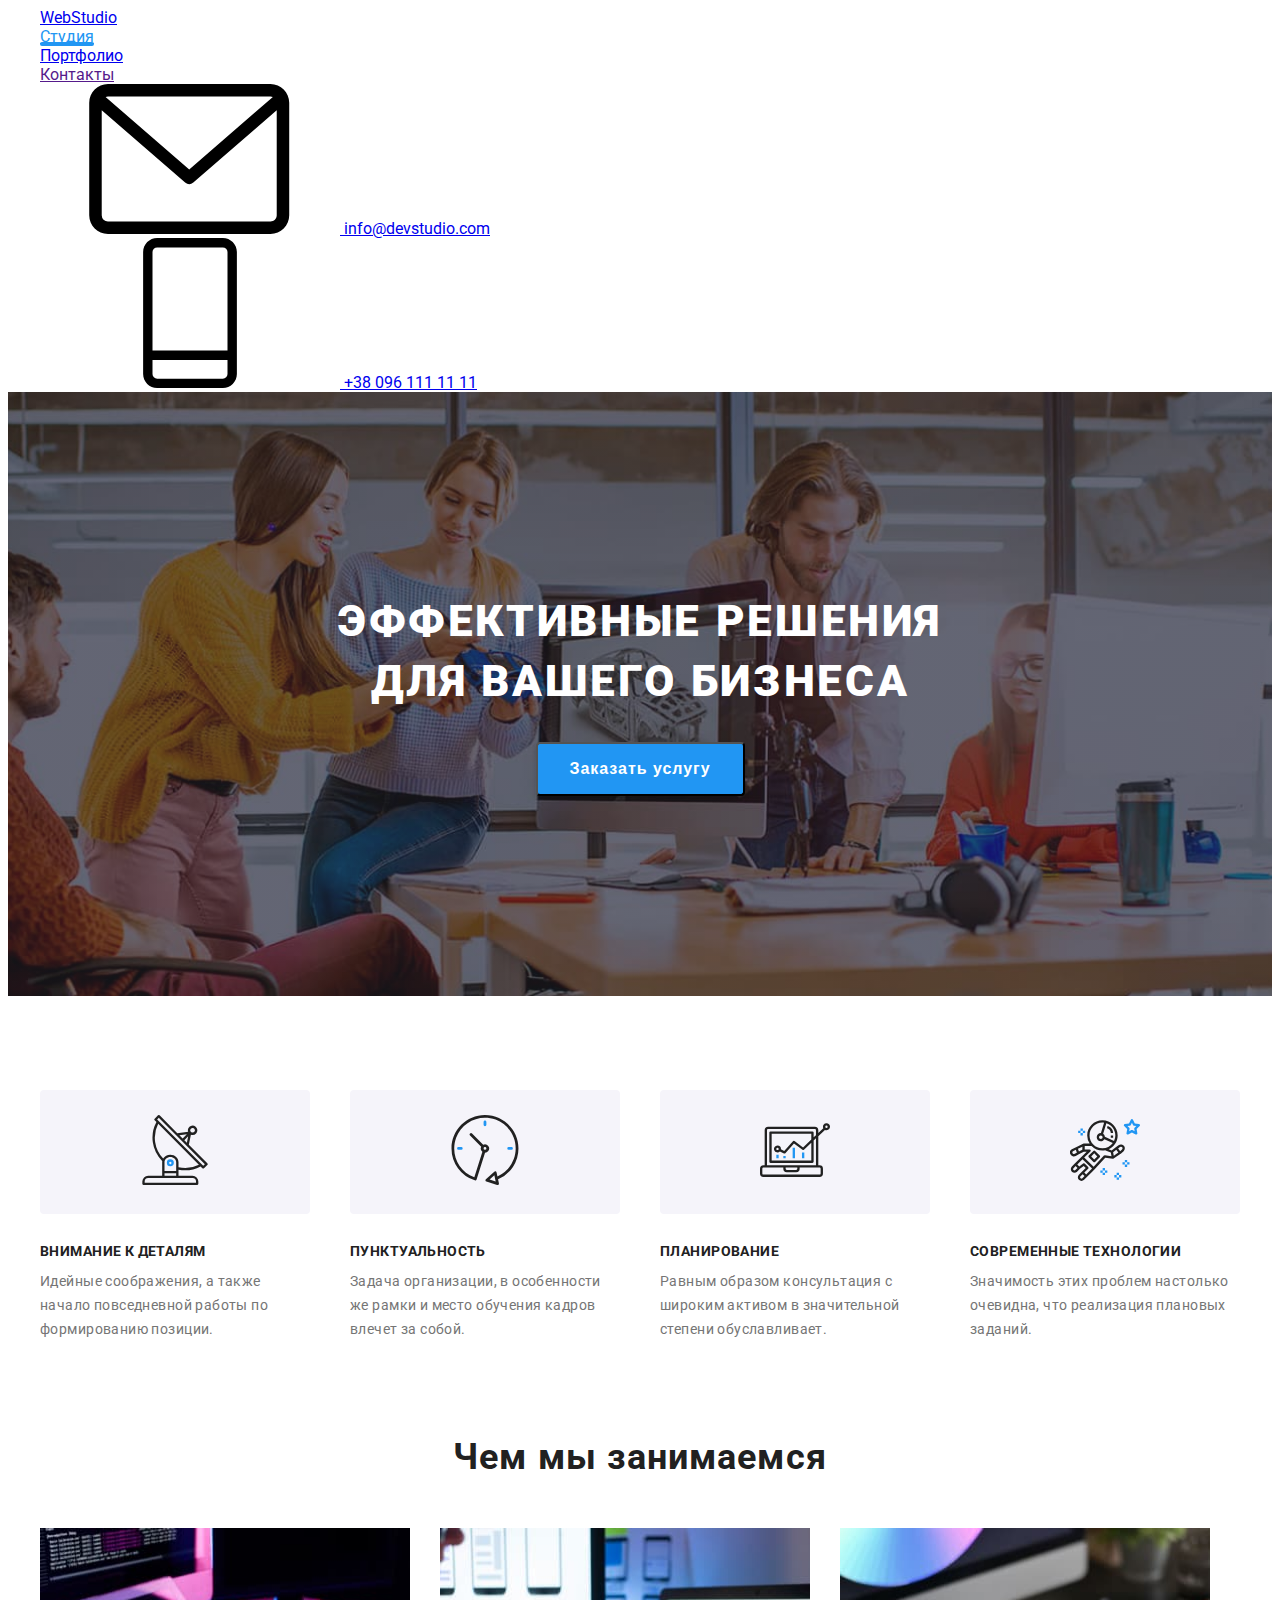
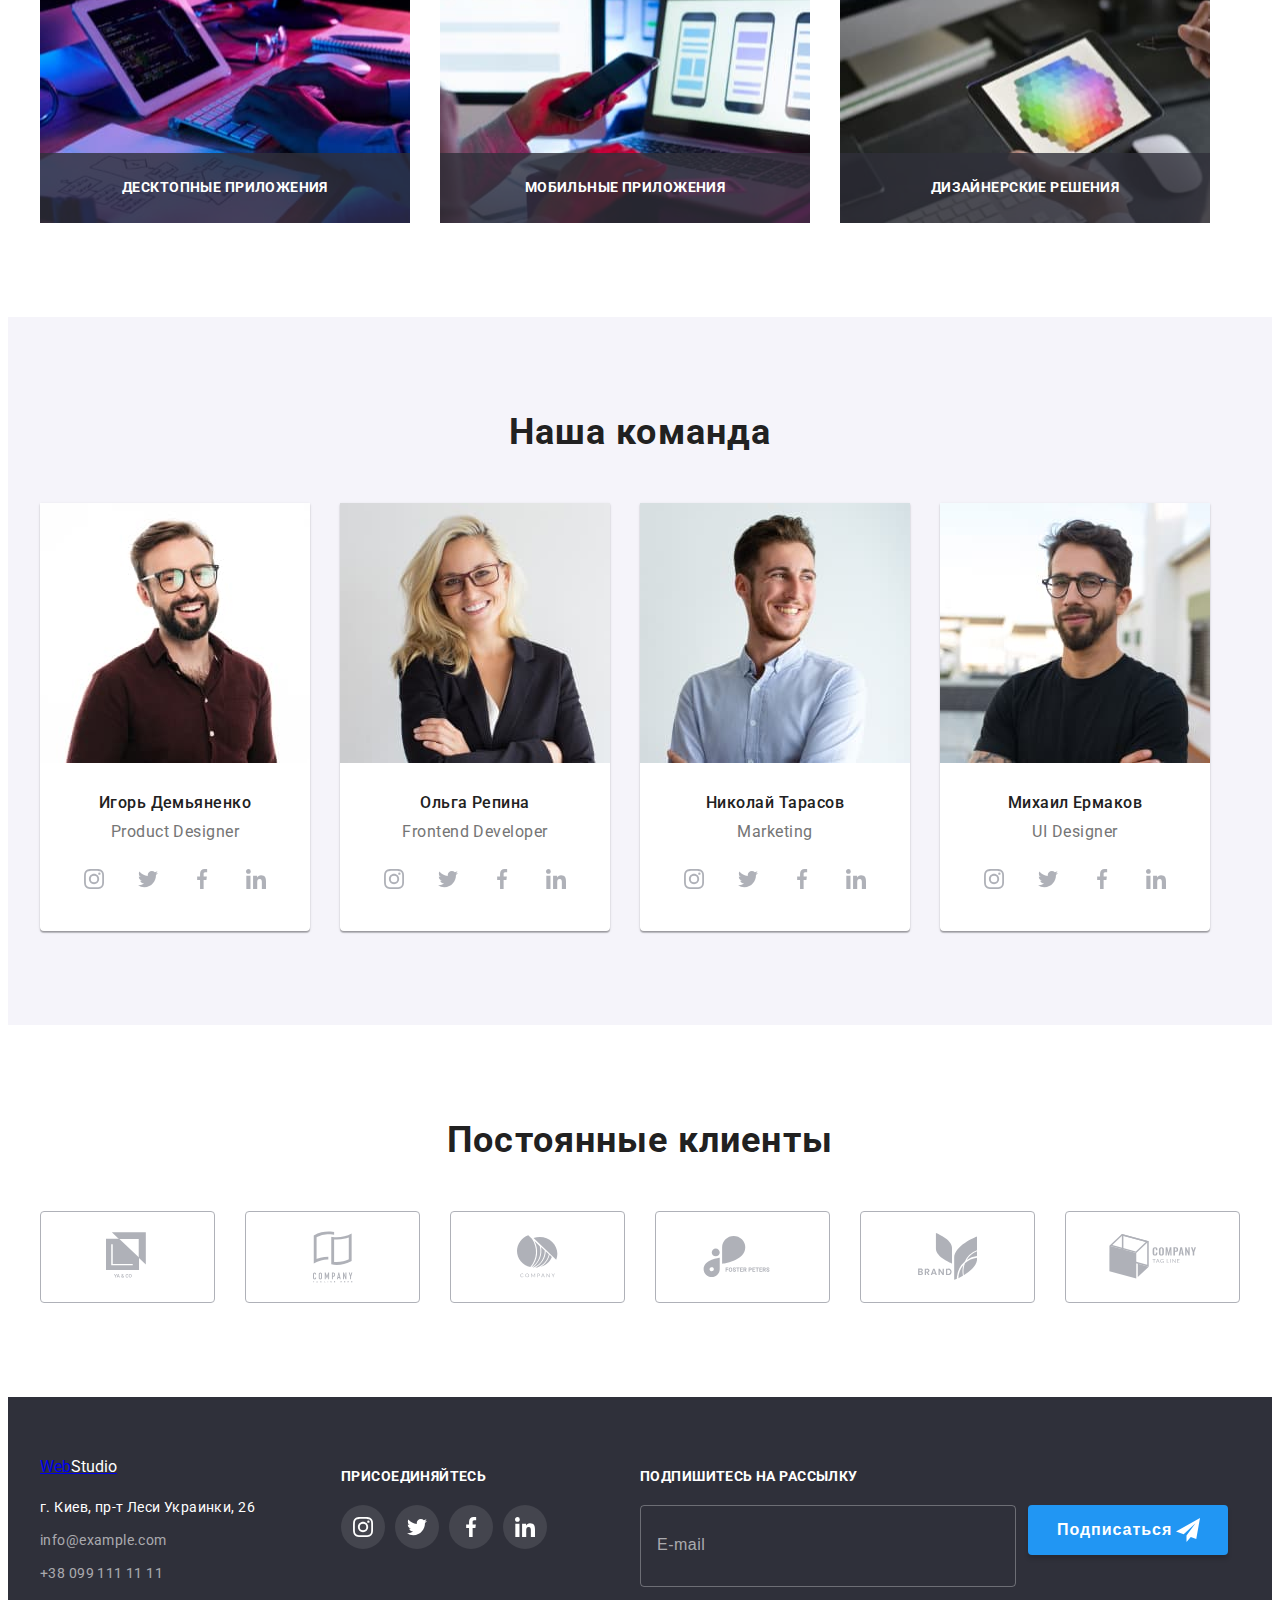
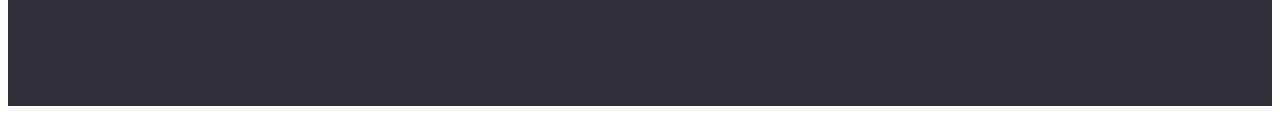
==== commit 6e18aacd: "Добавил фото в portfolio 1x, 2x" ====
--- a/index.html
+++ b/index.html
@@ -19,7 +19,7 @@
   </head>
   <body>
     <!--шапка сайта-->
-    <!-- <header class="header">
+    <header class="header">
       <div class="conteiner">
         <nav class="nav">
           <a class="logo" href="./index.html"
@@ -66,7 +66,7 @@
           </li>
         </ul>
       </div>
-    </header> -->
+    </header>
 
     <!--герой-->
     <main class="main">
--- a/css/main.min.css
+++ b/css/main.min.css
@@ -1,2 +1,2 @@
-.visually-hidden{position:absolute !important;clip:rect(1px 1px 1px 1px);clip:rect(1px, 1px, 1px, 1px);padding:0 !important;border:0 !important;height:1px !important;width:1px !important;overflow:hidden}.any-transition{transition:color 250ms cubic-bezier(0.4, 0, 0.2, 1),fill 250ms cubic-bezier(0.4, 0, 0.2, 1),background-color 250ms cubic-bezier(0.4, 0, 0.2, 1),border-color 250ms cubic-bezier(0.4, 0, 0.2, 1),box-shadow 250ms cubic-bezier(0.4, 0, 0.2, 1)}.nav-list .nav-list-link.current{color:var(--active-link-color)}.nav-list .nav-list-link.current{position:relative}.nav-list .nav-list-link.current::after{content:"";position:absolute;left:0;bottom:0;display:block;width:100%;height:4px;background-color:var(--active-link-color);border-radius:2px}:root{--main-font: "Roboto", sans-serif;--secondary-font: "Raleway", sans-serif;--active-link-color: #2196f3}body{font-family:var(--main-font);font-style:normal}h1,h2,h3,h4,h5,h6{padding:0;margin:0}ul{padding:0;margin:0}p{padding:0;margin:0}img{display:block}.nav-list,.portfolio-nav-list,.portfolio-list,.header-contacts,.principles-list,.description-list,.team-list,.footer-address-list{list-style:none}.conteiner{width:100%;padding-left:15px;padding-right:15px;margin:0 auto}@media screen and (min-width: 480px){.conteiner{max-width:480px}}@media screen and (min-width: 768px){.conteiner{max-width:768px}}@media screen and (min-width: 1200px){.conteiner{max-width:1200px}}.description-title{font-weight:700;font-size:28px;line-height:1.18;text-align:center;letter-spacing:0.03em;color:#212121}@media screen and (min-width: 1200px){.description-title{font-weight:700;font-size:36px;line-height:1.17;text-align:center;letter-spacing:0.03em;color:#212121}}.backdrop{position:fixed;top:0;left:0;width:100vw;height:100vh;background:rgba(0,0,0,0.2);transition:all 250ms cubic-bezier(0.4, 0, 0.2, 1)}.backdrop.is-hidden{opacity:0;visibility:hidden;pointer-events:none}.modal{position:absolute;top:50%;left:50%;transform:translate(-50%, -50%) scale(1);min-width:528px;min-height:581px;background-color:#ffffff;box-shadow:0px 1px 3px rgba(0,0,0,0.12),0px 1px 1px rgba(0,0,0,0.14),0px 2px 1px rgba(0,0,0,0.2);border-radius:4px;transition:transform 250ms cubic-bezier(0.4, 0, 0.2, 1);padding:40px}.backdrop.is-hidden .modal{transform:translate(-50%, -50%) scale(0)}.modal-button{position:absolute;top:8px;right:8px;width:30px;height:30px;background:#ffffff;border:1px solid rgba(0,0,0,0.1);border-radius:50%;cursor:pointer;transition:fill 250ms cubic-bezier(0.4, 0, 0.2, 1)}.modal-button:focus,.modal-button:hover{fill:var(--active-link-color)}.icon-close{position:absolute;left:50%;top:50%;transform:translate(-50%, -50%);width:18px;height:18px}.modal-form{display:flex;flex-direction:column}.modal-form-appeal{width:100%;font-weight:700;font-size:20px;line-height:1.15;text-align:center;letter-spacing:0.03em;margin-bottom:12px;color:#212121}.modal-form-input{width:100%;height:40px;border:1px solid rgba(33,33,33,0.2);border-radius:4px;padding-left:42px;transition:border-color 250ms cubic-bezier(0.4, 0, 0.2, 1);outline:none}.modal-form-input-wrapper{position:relative;display:block;margin-top:4px;margin-bottom:10px}.modal-form-input-icon{position:absolute;top:50%;transform:translateY(-50%);left:12px;width:18px;height:18px;transition:fill 250ms cubic-bezier(0.4, 0, 0.2, 1)}.modal-form-input:focus{border-color:var(--active-link-color)}.modal-form-input:focus+.modal-form-input-icon{fill:var(--active-link-color)}.modal-form-label{font-weight:400;font-size:12px;line-height:1.17;letter-spacing:0.01em;color:#757575}.modal-form-textarea{width:100%;height:120px;border:1px solid rgba(33,33,33,0.2);border-radius:4px;padding:12px 16px;margin-top:4px;margin-bottom:20px;resize:none;transition:border-color 250ms cubic-bezier(0.4, 0, 0.2, 1);outline:none}.modal-form-textarea::placeholder{font-weight:400;font-size:14px;line-height:1.14;letter-spacing:0.01em;color:rgba(117,117,117,0.5)}.modal-form-textarea:focus{border-color:var(--active-link-color)}.modal-form-checkbox-text::before{content:"";display:inline-block;width:16px;height:15px;border:1px solid #212121;border-radius:1px;margin-right:7px}.modal-form-checkbox:checked+.modal-form-checkbox-text::before{background-image:url(../images/icon-check.png);border:transparent}.modal-form-checkbox-text{font-weight:normal;font-size:14px;line-height:1.71;letter-spacing:0.03em;margin-bottom:30px;color:#757575}.modal-form-checkbox-text-link{color:var(--active-link-color)}.modal-form-btn{display:block;font-weight:700;font-size:16px;line-height:1.87;letter-spacing:0.06em;padding:10px 55px 10px 56px;color:#ffffff;width:200px;height:50px;margin:0 auto;background-color:var(--active-link-color);box-shadow:0px 4px 4px rgba(0,0,0,0.15);border-radius:4px}.modal-form-btn:focus,.modal-form-btn:hover{background-color:var(--active-link-color);cursor:pointer}.header .conteiner{display:flex;align-items:center}.header-contacts{display:flex;margin-left:auto}.header-contacts-link-icon{width:16px;height:12px;margin-right:10px;fill:#757575}.header-contacts-link-tel{margin-left:50px}.header-contacts-link-mail,.header-contacts-link-tel{font-weight:500;font-size:14px;line-height:1.14;letter-spacing:0.02em;text-decoration:none;padding-top:32px;padding-bottom:32px;color:#757575}.header-contacts-link-mail:hover,.header-contacts-link-mail:focus,.header-contacts-link-tel:hover,.header-contacts-link-tel:focus{color:var(--active-link-color)}.header-contacts-link-mail:hover .header-contacts-link-icon,.header-contacts-link-mail:focus .header-contacts-link-icon,.header-contacts-link-tel:hover .header-contacts-link-icon,.header-contacts-link-tel:focus .header-contacts-link-icon{fill:var(--active-link-color)}.nav{display:flex;align-items:center}.nav-list{display:flex;align-items:center}.nav-list-item{display:flex;align-items:center}.nav-list-item:not(:last-child){margin-right:50px}.nav-list-link{font-weight:500;font-size:14px;line-height:1.14;letter-spacing:0.02em;text-decoration:none;padding-top:32px;padding-bottom:32px}.nav-list-link{color:#212121}.nav-list-link:hover,.nav-list-link:focus{color:var(--active-link-color)}.logo{font-family:var(--secondary-font);font-style:normal;font-weight:700;font-size:26px;line-height:1.19;letter-spacing:0.03em;text-decoration:none;color:#2196f3}.nav .logo{margin-right:93px}.header-hf-logo{color:#000000}.hero{background-image:linear-gradient(rgba(47,48,58,0.4), rgba(47,48,58,0.4)),url(../images/img-m-1x.jpg);background-repeat:no-repeat;background-position:center top;background-size:480px 400px}@media screen and (min-device-pixel-ratio: 2) and (min-width: 320px), screen and (min-resolution: 192dpi) and (min-width: 320px), screen and (min-resolution: 2dppx) and (min-width: 320px){.hero{background-image:linear-gradient(rgba(47,48,58,0.4), rgba(47,48,58,0.4)),url(../images/img-m-@2x.jpg)}}.conteiner-hero-banner{text-align:center;padding:118px 45px}.hero-banner{font-weight:900;font-size:26px;line-height:1.62;letter-spacing:0.06em;text-transform:uppercase;margin-bottom:30px;color:#ffffff}.hero-banner-btn{font-weight:700;font-size:16px;line-height:1.88;letter-spacing:0.06em;min-height:50px;min-width:200px;padding:10px 32px;background:#2196f3;box-shadow:0px 4px 4px rgba(0,0,0,0.15);border-radius:4px;color:#ffffff}@media screen and (min-width: 768px){.hero{background-image:linear-gradient(rgba(47,48,58,0.4), rgba(47,48,58,0.4)),url(../images/img-t-1x.jpg);background-size:768px 400px}.conteiner-hero-banner{padding:118px 189px}}@media screen and (min-width: 768px) and (min-device-pixel-ratio: 2) and (min-width: 768px), screen and (min-width: 768px) and (min-resolution: 192dpi) and (min-width: 768px), screen and (min-width: 768px) and (min-resolution: 2dppx) and (min-width: 768px){.hero{background-image:linear-gradient(rgba(47,48,58,0.4), rgba(47,48,58,0.4)),url(../images/img-t-@2x.jpg)}}@media screen and (min-width: 1200px){.hero{background-image:linear-gradient(rgba(47,48,58,0.4), rgba(47,48,58,0.4)),url(../images/img-d-1x.jpg);background-size:cover}.conteiner-hero-banner{padding:200px 252px}}@media screen and (min-width: 1200px) and (min-device-pixel-ratio: 2) and (min-width: 1200px), screen and (min-width: 1200px) and (min-resolution: 192dpi) and (min-width: 1200px), screen and (min-width: 1200px) and (min-resolution: 2dppx) and (min-width: 1200px){.hero{background-image:linear-gradient(rgba(47,48,58,0.4), rgba(47,48,58,0.4)),url(../images/img-d-@2x.jpg)}}@media screen and (min-width: 1200px){.hero-banner{font-weight:900;font-size:44px;line-height:1.36;letter-spacing:0.06em;text-transform:uppercase;width:696px;color:#ffffff}}.principles{padding-top:60px;padding-bottom:60px}.principles-name{font-weight:700;font-size:14px;line-height:1.14;letter-spacing:0.03em;text-align:center;text-transform:uppercase;margin-bottom:10px;color:#212121}.principles-description{font-weight:400;font-size:14px;line-height:1.71;letter-spacing:0.03em;color:#757575}.principles-list-icon{width:70px;height:70px}.principles-list-icon-wrapper{text-align:center;background-color:#f5f4fa;border-radius:4px;padding:25px 0;margin-bottom:30px}@media screen and (max-width: 1199px){.principles-list-item:not(:last-child){margin-bottom:30px}}@media screen and (min-width: 768px){.principles-list{display:flex;flex-wrap:wrap;justify-content:space-between}.principles-list-item{flex-basis:calc(100% / 2 - 30px);min-width:354px}.principles-list-item:nth-last-child(-n+2){margin-bottom:0px}.principles-name{text-align:start}}@media screen and (min-width: 1200px){.principles{padding-top:94px;padding-bottom:94px}.principles-list{display:flex;flex-wrap:wrap;align-items:center}.principles-list-item:nth-child(4n){margin-right:0}.principles-list-item{margin-right:30px;flex-basis:calc(100% / 4 - 30px);min-width:270px}}@media screen and (max-width: 1199px){.description{display:none}}@media screen and (min-width: 1200px){.description{padding-bottom:94px}.description .description-title{min-width:376px}.description-list{display:flex;flex-wrap:wrap;padding-top:50px}.description-list-item{position:relative;display:block;margin-right:30px;flex-basis:calc(100% / 3 - 30px)}.description-list-item:nth-child(3n){margin-right:0}.description-title-image{position:absolute;width:100%;left:0;bottom:0;display:block;padding:27px 0;font-weight:700;font-size:14px;line-height:1.14;text-align:center;letter-spacing:0.03em;text-transform:uppercase;color:#ffffff;background:rgba(47,48,58,0.8)}}.team{padding-bottom:60px;background:#f5f4fa}.team .description-title{min-width:205px;padding:60px 122px 30px 122px}.team-list-item{border-radius:0px 0px 4px 4px;box-shadow:0px 1px 3px rgba(0,0,0,0.12),0px 1px 1px rgba(0,0,0,0.14),0px 2px 1px rgba(0,0,0,0.2);background-color:#ffffff}.team-list-name{font-weight:500;font-size:16px;line-height:1.19;text-align:center;letter-spacing:0.03em;margin:30px 0 10px;color:#212121}.team-list-special{font-weight:400;font-size:16px;line-height:1.19;text-align:center;letter-spacing:0.03em;margin-bottom:16px;color:#757575}.team-list-link{display:flex;justify-content:space-between;padding:0px 122px 24px}.team-list-icon{width:20px;height:20px;fill:#afb1b8}.team-list-img{display:block;max-width:100%;height:auto}.team-item-link{display:block}.team-link{display:flex;justify-content:center;align-items:center;width:44px;height:44px;background-color:#ffffff;border-radius:50%}.team-link:hover .team-list-icon,.team-link:focus .team-list-icon{fill:#ffffff}.team-link:hover,.team-link:focus{background-color:var(--active-link-color)}@media screen and (max-width: 1199px){.team-list-item:not(:last-child){margin-bottom:30px}}@media screen and (min-width: 768px){.team .description-title{padding:60px 266px 30px 266px}.team-list{display:flex;flex-wrap:wrap}.team-list-item:nth-child(2n){margin-right:0}.team-list-item:nth-last-child(-n+2){margin-bottom:0px}.team-list-item{margin-right:30px}.team-list-link{padding:0px 74px 24px}}@media screen and (min-width: 1200px){.team{padding-bottom:94px;background:#f5f4fa}.team .description-title{min-width:264px;padding:94px 0px 50px}.team-list .team-list-item:nth-child(4n){margin-right:0}.team-list .team-list-item{margin-right:30px;flex-basis:calc(100% / 4 - 30px)}.team-list-link{padding:0px 32px 30px}}.clients{padding:60px 0px}.clients-title{font-weight:700;font-size:28px;line-height:1.17;text-align:center;letter-spacing:0.03em;margin-bottom:30px;color:#212121}.clients-list{display:flex;flex-wrap:wrap;justify-content:space-between}.clients-list-item{display:block;list-style:none;flex-basis:calc(100% / 2 - 30px)}.clients-list-link{display:flex;justify-content:center;align-items:center;border:1px solid #afb1b8;border-radius:4px;min-width:210px;height:90px}.clients-list-icon{fill:#afb1b8;max-width:210px}.clients-list-wrapper{margin-right:30px;margin-bottom:30px;flex-basis:calc(100% / 2 - 30px)}.clients-list-wrapper:nth-child(2n){margin-right:0}.clients-list-wrapper:nth-last-child(-n+2){margin-bottom:0px}.clients-list-link:hover .clients-list-icon,.clients-list-link:focus .clients-list-icon{fill:var(--active-link-color)}.clients-list-link:hover,.clients-list-link:focus{border-color:var(--active-link-color)}@media screen and (min-width: 768px){.clients-list .clients-list-wrapper{margin-right:30px;margin-bottom:30px;flex-basis:calc(100% / 3 - 30px)}.clients-list-wrapper:nth-child(3n){margin-right:0}.clients-list-wrapper:nth-last-child(-n+3){margin-bottom:0px}}@media screen and (min-width: 1200px){.clients{padding:94px 0px}.clients-title{font-weight:700;font-size:36px;line-height:1.17;text-align:center;letter-spacing:0.03em;margin-bottom:50px;color:#212121}.clients-list{display:flex;justify-content:center;flex-wrap:nowrap}.clients-list-link{min-width:170px}.clients-list-icon{max-width:170px}.clients-list .clients-list-wrapper{margin-right:30px;margin-bottom:0;flex-basis:100%}.clients-list-wrapper:nth-child(6n){margin-right:0}.clients-list-wrapper:nth-last-child(-n+1){margin-bottom:0px}}.footer{text-align:center;padding:60px 0 60px;background:#2f303a}.footer-address{margin-bottom:60px}.footer-contact .logo{display:inline-block;min-width:154px;margin-bottom:20px}.footer-hf-logo{color:#ffffff}.footer-address{font-style:normal}.footer-address-list-item{min-width:231px}.footer-address-list-item:not(:last-child){margin-bottom:9px}.footer-address-link{color:#ffffff}.footer-address-link,.footer-address-link-mail,.footer-address-link-tel{font-weight:400;font-size:14px;line-height:1.71;letter-spacing:0.03em;text-decoration:none}.footer-address-link-mail,.footer-address-link-tel{color:rgba(255,255,255,0.6)}.footer-social-list{display:flex;justify-content:center;min-width:206px}.footer-social-list-subtitle{font-weight:700;font-size:14px;line-height:1.14;letter-spacing:0.03em;text-transform:uppercase;margin:15px 0px 20px 0px;color:#ffffff}.footer-social-list-item{list-style:none}.footer-social-link{display:flex;justify-content:center;align-items:center;width:44px;height:44px;border-radius:50%;background-color:rgba(255,255,255,0.1)}.footer-social-link:hover,.footer-social-link:focus{background-color:var(--active-link-color)}.footer-social-icon{width:20px;height:20px;fill:#ffffff}.footer-list-content-wrapper{margin-bottom:60px}.footer-social-list-item:not(:last-child){margin-right:10px}.footer-form-appeal{display:block;font-weight:700;font-size:14px;line-height:1.14;letter-spacing:0.03em;text-transform:uppercase;margin-bottom:20px;color:#ffffff}.footer-form-email{min-width:450px;height:50px;border:1px solid rgba(255,255,255,0.3);border-radius:4px;background-color:transparent;padding:15px 0px 15px 16px;margin-bottom:20px}.footer-form input::placeholder{font-weight:400;font-size:16px;line-height:1.25;letter-spacing:0.03em;color:rgba(255,255,255,0.6)}.footer-form-button{position:relative;font-weight:700;font-size:16px;line-height:1.87;text-align:left;letter-spacing:0.06em;min-width:200px;height:50px;background-color:var(--active-link-color);box-shadow:0px 4px 4px rgba(0,0,0,0.15);border-radius:4px;border:none;padding:10px 28px 10px 29px;color:#ffffff}.footer-form-button-icon{position:absolute;width:24px;height:24px;top:13px;right:28px;fill:#ffffff}@media screen and (min-width: 768px){.footer-form-wrapper{display:flex;align-items:center;flex-direction:column}.footer-address-social-list-wrapper{display:flex;justify-content:space-between;padding:0 89px 0 76px}}@media screen and (min-width: 1200px){.footer{text-align:start}.footer .conteiner{display:flex}.footer-social-list-wrapper{margin-left:70px}.footer-address-social-list-wrapper{display:flex;justify-content:space-between;padding:0;margin-right:93px}.footer-form-wrapper{display:flex;flex-wrap:nowrap;align-items:stretch;flex-direction:row}.footer-form-email{min-width:358px;margin-right:12px;margin-bottom:0}.footer-form-appeal{padding-top:12px}.footer-social-list-subtitle{margin-top:0;padding-top:12px}.footer-list-content-wrapper{margin-bottom:0}}
+.visually-hidden{position:absolute !important;clip:rect(1px 1px 1px 1px);clip:rect(1px, 1px, 1px, 1px);padding:0 !important;border:0 !important;height:1px !important;width:1px !important;overflow:hidden}.any-transition{transition:color 250ms cubic-bezier(0.4, 0, 0.2, 1),fill 250ms cubic-bezier(0.4, 0, 0.2, 1),background-color 250ms cubic-bezier(0.4, 0, 0.2, 1),border-color 250ms cubic-bezier(0.4, 0, 0.2, 1),box-shadow 250ms cubic-bezier(0.4, 0, 0.2, 1)}.nav-list .nav-list-link.current{color:var(--active-link-color)}.nav-list .nav-list-link.current{position:relative}.nav-list .nav-list-link.current::after{content:"";position:absolute;left:0;bottom:0;display:block;width:100%;height:4px;background-color:var(--active-link-color);border-radius:2px}:root{--main-font: "Roboto", sans-serif;--secondary-font: "Raleway", sans-serif;--active-link-color: #2196f3}body{font-family:var(--main-font);font-style:normal}h1,h2,h3,h4,h5,h6{padding:0;margin:0}ul{padding:0;margin:0}p{padding:0;margin:0}img{display:block}.nav-list,.portfolio-nav-list,.portfolio-list,.header-contacts,.principles-list,.description-list,.team-list,.footer-address-list{list-style:none}.conteiner{width:100%;padding-left:15px;padding-right:15px;margin:0 auto}@media screen and (min-width: 480px){.conteiner{max-width:480px}}@media screen and (min-width: 768px){.conteiner{max-width:768px}}@media screen and (min-width: 1200px){.conteiner{max-width:1200px}}.description-title{font-weight:700;font-size:28px;line-height:1.18;text-align:center;letter-spacing:0.03em;color:#212121}@media screen and (min-width: 1200px){.description-title{font-weight:700;font-size:36px;line-height:1.17;text-align:center;letter-spacing:0.03em;color:#212121}}.backdrop{position:fixed;top:0;left:0;width:100vw;height:100vh;background:rgba(0,0,0,0.2);transition:all 250ms cubic-bezier(0.4, 0, 0.2, 1)}.backdrop.is-hidden{opacity:0;visibility:hidden;pointer-events:none}.modal{position:absolute;top:50%;left:50%;transform:translate(-50%, -50%) scale(1);min-width:528px;min-height:581px;background-color:#ffffff;box-shadow:0px 1px 3px rgba(0,0,0,0.12),0px 1px 1px rgba(0,0,0,0.14),0px 2px 1px rgba(0,0,0,0.2);border-radius:4px;transition:transform 250ms cubic-bezier(0.4, 0, 0.2, 1);padding:40px}.backdrop.is-hidden .modal{transform:translate(-50%, -50%) scale(0)}.modal-button{position:absolute;top:8px;right:8px;width:30px;height:30px;background:#ffffff;border:1px solid rgba(0,0,0,0.1);border-radius:50%;cursor:pointer;transition:fill 250ms cubic-bezier(0.4, 0, 0.2, 1)}.modal-button:focus,.modal-button:hover{fill:var(--active-link-color)}.icon-close{position:absolute;left:50%;top:50%;transform:translate(-50%, -50%);width:18px;height:18px}.modal-form{display:flex;flex-direction:column}.modal-form-appeal{width:100%;font-weight:700;font-size:20px;line-height:1.15;text-align:center;letter-spacing:0.03em;margin-bottom:12px;color:#212121}.modal-form-input{width:100%;height:40px;border:1px solid rgba(33,33,33,0.2);border-radius:4px;padding-left:42px;transition:border-color 250ms cubic-bezier(0.4, 0, 0.2, 1);outline:none}.modal-form-input-wrapper{position:relative;display:block;margin-top:4px;margin-bottom:10px}.modal-form-input-icon{position:absolute;top:50%;transform:translateY(-50%);left:12px;width:18px;height:18px;transition:fill 250ms cubic-bezier(0.4, 0, 0.2, 1)}.modal-form-input:focus{border-color:var(--active-link-color)}.modal-form-input:focus+.modal-form-input-icon{fill:var(--active-link-color)}.modal-form-label{font-weight:400;font-size:12px;line-height:1.17;letter-spacing:0.01em;color:#757575}.modal-form-textarea{width:100%;height:120px;border:1px solid rgba(33,33,33,0.2);border-radius:4px;padding:12px 16px;margin-top:4px;margin-bottom:20px;resize:none;transition:border-color 250ms cubic-bezier(0.4, 0, 0.2, 1);outline:none}.modal-form-textarea::placeholder{font-weight:400;font-size:14px;line-height:1.14;letter-spacing:0.01em;color:rgba(117,117,117,0.5)}.modal-form-textarea:focus{border-color:var(--active-link-color)}.modal-form-checkbox-text::before{content:"";display:inline-block;width:16px;height:15px;border:1px solid #212121;border-radius:1px;margin-right:7px}.modal-form-checkbox:checked+.modal-form-checkbox-text::before{background-image:url(../images/icon-check.png);border:transparent}.modal-form-checkbox-text{font-weight:normal;font-size:14px;line-height:1.71;letter-spacing:0.03em;margin-bottom:30px;color:#757575}.modal-form-checkbox-text-link{color:var(--active-link-color)}.modal-form-btn{display:block;font-weight:700;font-size:16px;line-height:1.87;letter-spacing:0.06em;padding:10px 55px 10px 56px;color:#ffffff;width:200px;height:50px;margin:0 auto;background-color:var(--active-link-color);box-shadow:0px 4px 4px rgba(0,0,0,0.15);border-radius:4px}.modal-form-btn:focus,.modal-form-btn:hover{background-color:var(--active-link-color);cursor:pointer}.hero{background-image:linear-gradient(rgba(47,48,58,0.4), rgba(47,48,58,0.4)),url(../images/img-m-1x.jpg);background-repeat:no-repeat;background-position:center top;background-size:480px 400px}@media screen and (min-device-pixel-ratio: 2) and (min-width: 320px), screen and (min-resolution: 192dpi) and (min-width: 320px), screen and (min-resolution: 2dppx) and (min-width: 320px){.hero{background-image:linear-gradient(rgba(47,48,58,0.4), rgba(47,48,58,0.4)),url(../images/img-m-@2x.jpg)}}.conteiner-hero-banner{text-align:center;padding:118px 45px}.hero-banner{font-weight:900;font-size:26px;line-height:1.62;letter-spacing:0.06em;text-transform:uppercase;margin-bottom:30px;color:#ffffff}.hero-banner-btn{font-weight:700;font-size:16px;line-height:1.88;letter-spacing:0.06em;min-height:50px;min-width:200px;padding:10px 32px;background:#2196f3;box-shadow:0px 4px 4px rgba(0,0,0,0.15);border-radius:4px;color:#ffffff}@media screen and (min-width: 768px){.hero{background-image:linear-gradient(rgba(47,48,58,0.4), rgba(47,48,58,0.4)),url(../images/img-t-1x.jpg);background-size:768px 400px}.conteiner-hero-banner{padding:118px 189px}}@media screen and (min-width: 768px) and (min-device-pixel-ratio: 2) and (min-width: 768px), screen and (min-width: 768px) and (min-resolution: 192dpi) and (min-width: 768px), screen and (min-width: 768px) and (min-resolution: 2dppx) and (min-width: 768px){.hero{background-image:linear-gradient(rgba(47,48,58,0.4), rgba(47,48,58,0.4)),url(../images/img-t-@2x.jpg)}}@media screen and (min-width: 1200px){.hero{background-image:linear-gradient(rgba(47,48,58,0.4), rgba(47,48,58,0.4)),url(../images/img-d-1x.jpg);background-size:cover}.conteiner-hero-banner{padding:200px 252px}}@media screen and (min-width: 1200px) and (min-device-pixel-ratio: 2) and (min-width: 1200px), screen and (min-width: 1200px) and (min-resolution: 192dpi) and (min-width: 1200px), screen and (min-width: 1200px) and (min-resolution: 2dppx) and (min-width: 1200px){.hero{background-image:linear-gradient(rgba(47,48,58,0.4), rgba(47,48,58,0.4)),url(../images/img-d-@2x.jpg)}}@media screen and (min-width: 1200px){.hero-banner{font-weight:900;font-size:44px;line-height:1.36;letter-spacing:0.06em;text-transform:uppercase;width:696px;color:#ffffff}}.principles{padding-top:60px;padding-bottom:60px}.principles-name{font-weight:700;font-size:14px;line-height:1.14;letter-spacing:0.03em;text-align:center;text-transform:uppercase;margin-bottom:10px;color:#212121}.principles-description{font-weight:400;font-size:14px;line-height:1.71;letter-spacing:0.03em;color:#757575}.principles-list-icon{width:70px;height:70px}.principles-list-icon-wrapper{text-align:center;background-color:#f5f4fa;border-radius:4px;padding:25px 0;margin-bottom:30px}@media screen and (max-width: 1199px){.principles-list-item:not(:last-child){margin-bottom:30px}}@media screen and (min-width: 768px){.principles-list{display:flex;flex-wrap:wrap;justify-content:space-between}.principles-list-item{flex-basis:calc(100% / 2 - 30px);min-width:354px}.principles-list-item:nth-last-child(-n+2){margin-bottom:0px}.principles-name{text-align:start}}@media screen and (min-width: 1200px){.principles{padding-top:94px;padding-bottom:94px}.principles-list{display:flex;flex-wrap:wrap;align-items:center}.principles-list-item:nth-child(4n){margin-right:0}.principles-list-item{margin-right:30px;flex-basis:calc(100% / 4 - 30px);min-width:270px}}@media screen and (max-width: 1199px){.description{display:none}}@media screen and (min-width: 1200px){.description{padding-bottom:94px}.description .description-title{min-width:376px}.description-list{display:flex;flex-wrap:wrap;padding-top:50px}.description-list-item{position:relative;display:block;margin-right:30px;flex-basis:calc(100% / 3 - 30px)}.description-list-item:nth-child(3n){margin-right:0}.description-title-image{position:absolute;width:100%;left:0;bottom:0;display:block;padding:27px 0;font-weight:700;font-size:14px;line-height:1.14;text-align:center;letter-spacing:0.03em;text-transform:uppercase;color:#ffffff;background:rgba(47,48,58,0.8)}}.team{padding-bottom:60px;background:#f5f4fa}.team .description-title{min-width:205px;padding:60px 122px 30px 122px}.team-list-item{border-radius:0px 0px 4px 4px;box-shadow:0px 1px 3px rgba(0,0,0,0.12),0px 1px 1px rgba(0,0,0,0.14),0px 2px 1px rgba(0,0,0,0.2);background-color:#ffffff}.team-list-name{font-weight:500;font-size:16px;line-height:1.19;text-align:center;letter-spacing:0.03em;margin:30px 0 10px;color:#212121}.team-list-special{font-weight:400;font-size:16px;line-height:1.19;text-align:center;letter-spacing:0.03em;margin-bottom:16px;color:#757575}.team-list-link{display:flex;justify-content:space-between;padding:0px 122px 24px}.team-list-icon{width:20px;height:20px;fill:#afb1b8}.team-list-img{display:block;max-width:100%;height:auto}.team-item-link{display:block}.team-link{display:flex;justify-content:center;align-items:center;width:44px;height:44px;background-color:#ffffff;border-radius:50%}.team-link:hover .team-list-icon,.team-link:focus .team-list-icon{fill:#ffffff}.team-link:hover,.team-link:focus{background-color:var(--active-link-color)}@media screen and (max-width: 1199px){.team-list-item:not(:last-child){margin-bottom:30px}}@media screen and (min-width: 768px){.team .description-title{padding:60px 266px 30px 266px}.team-list{display:flex;flex-wrap:wrap}.team-list-item:nth-child(2n){margin-right:0}.team-list-item:nth-last-child(-n+2){margin-bottom:0px}.team-list-item{margin-right:30px}.team-list-link{padding:0px 74px 24px}}@media screen and (min-width: 1200px){.team{padding-bottom:94px;background:#f5f4fa}.team .description-title{min-width:264px;padding:94px 0px 50px}.team-list .team-list-item:nth-child(4n){margin-right:0}.team-list .team-list-item{margin-right:30px;flex-basis:calc(100% / 4 - 30px)}.team-list-link{padding:0px 32px 30px}}.clients{padding:60px 0px}.clients-title{font-weight:700;font-size:28px;line-height:1.17;text-align:center;letter-spacing:0.03em;margin-bottom:30px;color:#212121}.clients-list{display:flex;flex-wrap:wrap;justify-content:space-between}.clients-list-item{display:block;list-style:none;flex-basis:calc(100% / 2 - 30px)}.clients-list-link{display:flex;justify-content:center;align-items:center;border:1px solid #afb1b8;border-radius:4px;min-width:210px;height:90px}.clients-list-icon{fill:#afb1b8;max-width:210px}.clients-list-wrapper{margin-right:30px;margin-bottom:30px;flex-basis:calc(100% / 2 - 30px)}.clients-list-wrapper:nth-child(2n){margin-right:0}.clients-list-wrapper:nth-last-child(-n+2){margin-bottom:0px}.clients-list-link:hover .clients-list-icon,.clients-list-link:focus .clients-list-icon{fill:var(--active-link-color)}.clients-list-link:hover,.clients-list-link:focus{border-color:var(--active-link-color)}@media screen and (min-width: 768px){.clients-list .clients-list-wrapper{margin-right:30px;margin-bottom:30px;flex-basis:calc(100% / 3 - 30px)}.clients-list-wrapper:nth-child(3n){margin-right:0}.clients-list-wrapper:nth-last-child(-n+3){margin-bottom:0px}}@media screen and (min-width: 1200px){.clients{padding:94px 0px}.clients-title{font-weight:700;font-size:36px;line-height:1.17;text-align:center;letter-spacing:0.03em;margin-bottom:50px;color:#212121}.clients-list{display:flex;justify-content:center;flex-wrap:nowrap}.clients-list-link{min-width:170px}.clients-list-icon{max-width:170px}.clients-list .clients-list-wrapper{margin-right:30px;margin-bottom:0;flex-basis:100%}.clients-list-wrapper:nth-child(6n){margin-right:0}.clients-list-wrapper:nth-last-child(-n+1){margin-bottom:0px}}.footer{text-align:center;padding:60px 0 60px;background:#2f303a}.footer-address{margin-bottom:60px}.footer-contact .logo{display:inline-block;min-width:154px;margin-bottom:20px}.footer-hf-logo{color:#ffffff}.footer-address{font-style:normal}.footer-address-list-item{min-width:231px}.footer-address-list-item:not(:last-child){margin-bottom:9px}.footer-address-link{color:#ffffff}.footer-address-link,.footer-address-link-mail,.footer-address-link-tel{font-weight:400;font-size:14px;line-height:1.71;letter-spacing:0.03em;text-decoration:none}.footer-address-link-mail,.footer-address-link-tel{color:rgba(255,255,255,0.6)}.footer-social-list{display:flex;justify-content:center;min-width:206px}.footer-social-list-subtitle{font-weight:700;font-size:14px;line-height:1.14;letter-spacing:0.03em;text-transform:uppercase;margin:15px 0px 20px 0px;color:#ffffff}.footer-social-list-item{list-style:none}.footer-social-link{display:flex;justify-content:center;align-items:center;width:44px;height:44px;border-radius:50%;background-color:rgba(255,255,255,0.1)}.footer-social-link:hover,.footer-social-link:focus{background-color:var(--active-link-color)}.footer-social-icon{width:20px;height:20px;fill:#ffffff}.footer-list-content-wrapper{margin-bottom:60px}.footer-social-list-item:not(:last-child){margin-right:10px}.footer-form-appeal{display:block;font-weight:700;font-size:14px;line-height:1.14;letter-spacing:0.03em;text-transform:uppercase;margin-bottom:20px;color:#ffffff}.footer-form-email{min-width:450px;height:50px;border:1px solid rgba(255,255,255,0.3);border-radius:4px;background-color:transparent;padding:15px 0px 15px 16px;margin-bottom:20px}.footer-form input::placeholder{font-weight:400;font-size:16px;line-height:1.25;letter-spacing:0.03em;color:rgba(255,255,255,0.6)}.footer-form-button{position:relative;font-weight:700;font-size:16px;line-height:1.87;text-align:left;letter-spacing:0.06em;min-width:200px;height:50px;background-color:var(--active-link-color);box-shadow:0px 4px 4px rgba(0,0,0,0.15);border-radius:4px;border:none;padding:10px 28px 10px 29px;color:#ffffff}.footer-form-button-icon{position:absolute;width:24px;height:24px;top:13px;right:28px;fill:#ffffff}@media screen and (min-width: 768px){.footer-form-wrapper{display:flex;align-items:center;flex-direction:column}.footer-address-social-list-wrapper{display:flex;justify-content:space-between;padding:0 89px 0 76px}}@media screen and (min-width: 1200px){.footer{text-align:start}.footer .conteiner{display:flex}.footer-social-list-wrapper{margin-left:70px}.footer-address-social-list-wrapper{display:flex;justify-content:space-between;padding:0;margin-right:93px}.footer-form-wrapper{display:flex;flex-wrap:nowrap;align-items:stretch;flex-direction:row}.footer-form-email{min-width:358px;margin-right:12px;margin-bottom:0}.footer-form-appeal{padding-top:12px}.footer-social-list-subtitle{margin-top:0;padding-top:12px}.footer-list-content-wrapper{margin-bottom:0}}
 /*# sourceMappingURL=main.min.css.map */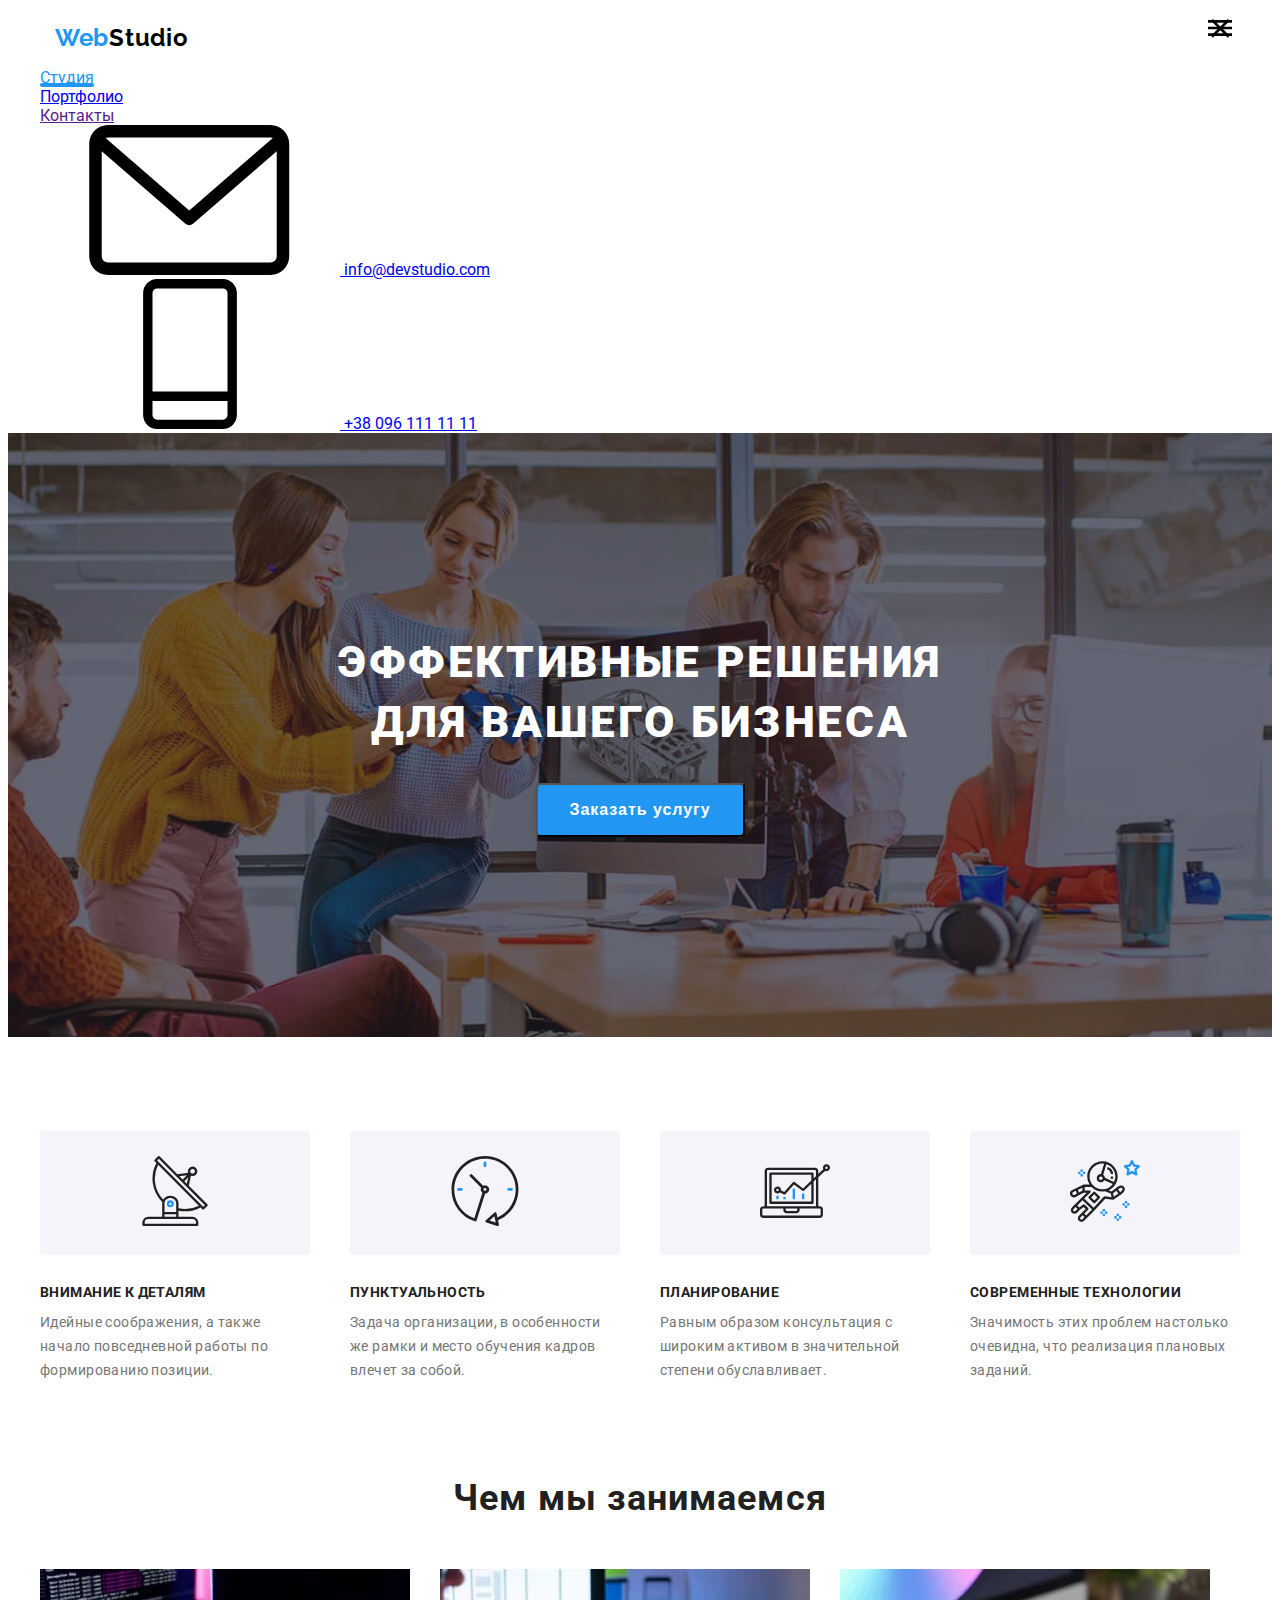
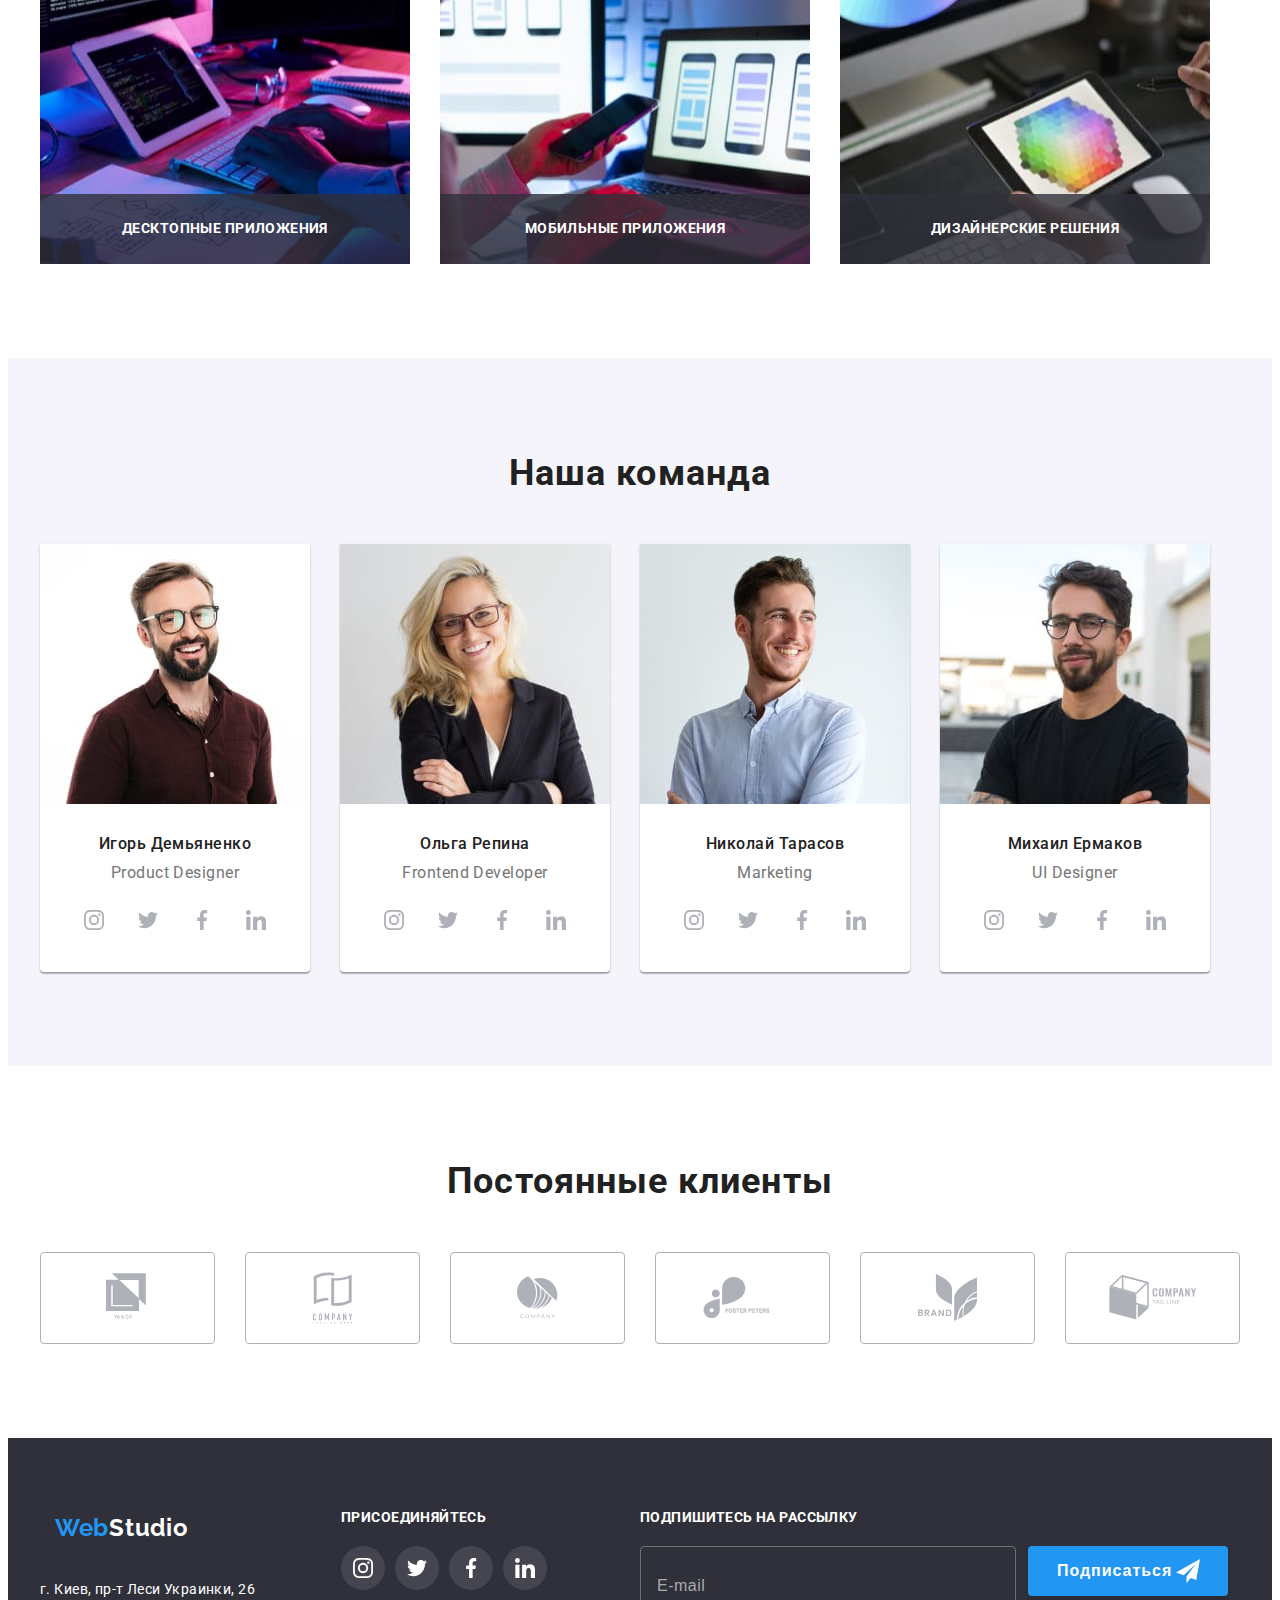
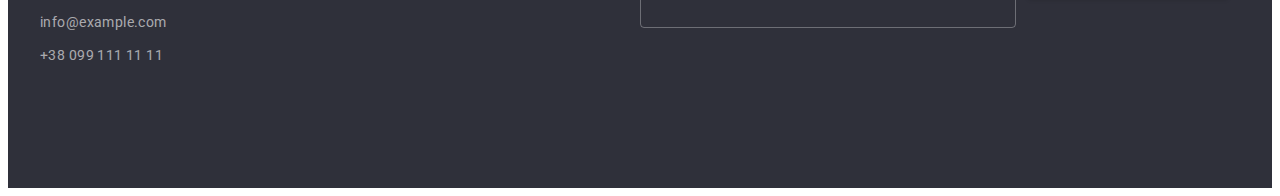
==== commit d2a2bcab: "logo" ====
--- a/index.html
+++ b/index.html
@@ -22,49 +22,61 @@
     <header class="header">
       <div class="conteiner">
         <nav class="nav">
-          <a class="logo" href="./index.html"
-            >Web<span class="header-hf-logo">Studio</span>
-          </a>
-
-          <ul class="nav-list">
-            <li class="nav-list-item">
-              <a class="nav-list-link current any-transition" href="">Студия</a>
-            </li>
-            <li class="nav-list-item">
-              <a class="nav-list-link any-transition" href="./portfolio.html"
-                >Портфолио</a
-              >
-            </li>
-            <li class="nav-list-item">
-              <a class="nav-list-link any-transition" href="">Контакты</a>
-            </li>
-          </ul>
+          <div class="logo-button-wrapper">
+            <a class="logo" href="./index.html"
+              >Web<span class="header-hf-logo">Studio</span>
+            </a>
+            <button type="button" class="menu-button">
+              <svg width="40" height="40">
+                <use href="./sprite.svg#icon-cross_40px"></use>
+                <use href="./sprite.svg#icon-menu_40px"></use>
+              </svg>
+            </button>
+          </div>
+
+          <div class="nav-list-contacts-wrapper">
+            <ul class="nav-list">
+              <li class="nav-list-item">
+                <a class="nav-list-link current any-transition" href=""
+                  >Студия</a
+                >
+              </li>
+              <li class="nav-list-item">
+                <a class="nav-list-link any-transition" href="./portfolio.html"
+                  >Портфолио</a
+                >
+              </li>
+              <li class="nav-list-item">
+                <a class="nav-list-link any-transition" href="">Контакты</a>
+              </li>
+            </ul>
+
+            <ul class="header-contacts">
+              <li class="header-contacts-item">
+                <a
+                  class="header-contacts-link-mail any-transition"
+                  href="mailto:info@devstudio.com"
+                >
+                  <svg class="header-contacts-link-icon any-transition">
+                    <use href="./sprite.svg#mail"></use>
+                  </svg>
+                  info@devstudio.com
+                </a>
+              </li>
+              <li class="header-contacts-item">
+                <a
+                  class="header-contacts-link-tel any-transition"
+                  href="tel:+380961111111"
+                >
+                  <svg class="header-contacts-link-icon any-transition">
+                    <use href="./sprite.svg#tel"></use>
+                  </svg>
+                  +38 096 111 11 11</a
+                >
+              </li>
+            </ul>
+          </div>
         </nav>
-
-        <ul class="header-contacts">
-          <li class="header-contacts-item">
-            <a
-              class="header-contacts-link-mail any-transition"
-              href="mailto:info@devstudio.com"
-            >
-              <svg class="header-contacts-link-icon any-transition">
-                <use href="./sprite.svg#mail"></use>
-              </svg>
-              info@devstudio.com
-            </a>
-          </li>
-          <li class="header-contacts-item">
-            <a
-              class="header-contacts-link-tel any-transition"
-              href="tel:+380961111111"
-            >
-              <svg class="header-contacts-link-icon any-transition">
-                <use href="./sprite.svg#tel"></use>
-              </svg>
-              +38 096 111 11 11</a
-            >
-          </li>
-        </ul>
       </div>
     </header>
 
--- a/css/main.min.css
+++ b/css/main.min.css
@@ -1,2 +1,2 @@
-.visually-hidden{position:absolute !important;clip:rect(1px 1px 1px 1px);clip:rect(1px, 1px, 1px, 1px);padding:0 !important;border:0 !important;height:1px !important;width:1px !important;overflow:hidden}.any-transition{transition:color 250ms cubic-bezier(0.4, 0, 0.2, 1),fill 250ms cubic-bezier(0.4, 0, 0.2, 1),background-color 250ms cubic-bezier(0.4, 0, 0.2, 1),border-color 250ms cubic-bezier(0.4, 0, 0.2, 1),box-shadow 250ms cubic-bezier(0.4, 0, 0.2, 1)}.nav-list .nav-list-link.current{color:var(--active-link-color)}.nav-list .nav-list-link.current{position:relative}.nav-list .nav-list-link.current::after{content:"";position:absolute;left:0;bottom:0;display:block;width:100%;height:4px;background-color:var(--active-link-color);border-radius:2px}:root{--main-font: "Roboto", sans-serif;--secondary-font: "Raleway", sans-serif;--active-link-color: #2196f3}body{font-family:var(--main-font);font-style:normal}h1,h2,h3,h4,h5,h6{padding:0;margin:0}ul{padding:0;margin:0}p{padding:0;margin:0}img{display:block}.nav-list,.portfolio-nav-list,.portfolio-list,.header-contacts,.principles-list,.description-list,.team-list,.footer-address-list{list-style:none}.conteiner{width:100%;padding-left:15px;padding-right:15px;margin:0 auto}@media screen and (min-width: 480px){.conteiner{max-width:480px}}@media screen and (min-width: 768px){.conteiner{max-width:768px}}@media screen and (min-width: 1200px){.conteiner{max-width:1200px}}.description-title{font-weight:700;font-size:28px;line-height:1.18;text-align:center;letter-spacing:0.03em;color:#212121}@media screen and (min-width: 1200px){.description-title{font-weight:700;font-size:36px;line-height:1.17;text-align:center;letter-spacing:0.03em;color:#212121}}.backdrop{position:fixed;top:0;left:0;width:100vw;height:100vh;background:rgba(0,0,0,0.2);transition:all 250ms cubic-bezier(0.4, 0, 0.2, 1)}.backdrop.is-hidden{opacity:0;visibility:hidden;pointer-events:none}.modal{position:absolute;top:50%;left:50%;transform:translate(-50%, -50%) scale(1);min-width:528px;min-height:581px;background-color:#ffffff;box-shadow:0px 1px 3px rgba(0,0,0,0.12),0px 1px 1px rgba(0,0,0,0.14),0px 2px 1px rgba(0,0,0,0.2);border-radius:4px;transition:transform 250ms cubic-bezier(0.4, 0, 0.2, 1);padding:40px}.backdrop.is-hidden .modal{transform:translate(-50%, -50%) scale(0)}.modal-button{position:absolute;top:8px;right:8px;width:30px;height:30px;background:#ffffff;border:1px solid rgba(0,0,0,0.1);border-radius:50%;cursor:pointer;transition:fill 250ms cubic-bezier(0.4, 0, 0.2, 1)}.modal-button:focus,.modal-button:hover{fill:var(--active-link-color)}.icon-close{position:absolute;left:50%;top:50%;transform:translate(-50%, -50%);width:18px;height:18px}.modal-form{display:flex;flex-direction:column}.modal-form-appeal{width:100%;font-weight:700;font-size:20px;line-height:1.15;text-align:center;letter-spacing:0.03em;margin-bottom:12px;color:#212121}.modal-form-input{width:100%;height:40px;border:1px solid rgba(33,33,33,0.2);border-radius:4px;padding-left:42px;transition:border-color 250ms cubic-bezier(0.4, 0, 0.2, 1);outline:none}.modal-form-input-wrapper{position:relative;display:block;margin-top:4px;margin-bottom:10px}.modal-form-input-icon{position:absolute;top:50%;transform:translateY(-50%);left:12px;width:18px;height:18px;transition:fill 250ms cubic-bezier(0.4, 0, 0.2, 1)}.modal-form-input:focus{border-color:var(--active-link-color)}.modal-form-input:focus+.modal-form-input-icon{fill:var(--active-link-color)}.modal-form-label{font-weight:400;font-size:12px;line-height:1.17;letter-spacing:0.01em;color:#757575}.modal-form-textarea{width:100%;height:120px;border:1px solid rgba(33,33,33,0.2);border-radius:4px;padding:12px 16px;margin-top:4px;margin-bottom:20px;resize:none;transition:border-color 250ms cubic-bezier(0.4, 0, 0.2, 1);outline:none}.modal-form-textarea::placeholder{font-weight:400;font-size:14px;line-height:1.14;letter-spacing:0.01em;color:rgba(117,117,117,0.5)}.modal-form-textarea:focus{border-color:var(--active-link-color)}.modal-form-checkbox-text::before{content:"";display:inline-block;width:16px;height:15px;border:1px solid #212121;border-radius:1px;margin-right:7px}.modal-form-checkbox:checked+.modal-form-checkbox-text::before{background-image:url(../images/icon-check.png);border:transparent}.modal-form-checkbox-text{font-weight:normal;font-size:14px;line-height:1.71;letter-spacing:0.03em;margin-bottom:30px;color:#757575}.modal-form-checkbox-text-link{color:var(--active-link-color)}.modal-form-btn{display:block;font-weight:700;font-size:16px;line-height:1.87;letter-spacing:0.06em;padding:10px 55px 10px 56px;color:#ffffff;width:200px;height:50px;margin:0 auto;background-color:var(--active-link-color);box-shadow:0px 4px 4px rgba(0,0,0,0.15);border-radius:4px}.modal-form-btn:focus,.modal-form-btn:hover{background-color:var(--active-link-color);cursor:pointer}.hero{background-image:linear-gradient(rgba(47,48,58,0.4), rgba(47,48,58,0.4)),url(../images/img-m-1x.jpg);background-repeat:no-repeat;background-position:center top;background-size:480px 400px}@media screen and (min-device-pixel-ratio: 2) and (min-width: 320px), screen and (min-resolution: 192dpi) and (min-width: 320px), screen and (min-resolution: 2dppx) and (min-width: 320px){.hero{background-image:linear-gradient(rgba(47,48,58,0.4), rgba(47,48,58,0.4)),url(../images/img-m-@2x.jpg)}}.conteiner-hero-banner{text-align:center;padding:118px 45px}.hero-banner{font-weight:900;font-size:26px;line-height:1.62;letter-spacing:0.06em;text-transform:uppercase;margin-bottom:30px;color:#ffffff}.hero-banner-btn{font-weight:700;font-size:16px;line-height:1.88;letter-spacing:0.06em;min-height:50px;min-width:200px;padding:10px 32px;background:#2196f3;box-shadow:0px 4px 4px rgba(0,0,0,0.15);border-radius:4px;color:#ffffff}@media screen and (min-width: 768px){.hero{background-image:linear-gradient(rgba(47,48,58,0.4), rgba(47,48,58,0.4)),url(../images/img-t-1x.jpg);background-size:768px 400px}.conteiner-hero-banner{padding:118px 189px}}@media screen and (min-width: 768px) and (min-device-pixel-ratio: 2) and (min-width: 768px), screen and (min-width: 768px) and (min-resolution: 192dpi) and (min-width: 768px), screen and (min-width: 768px) and (min-resolution: 2dppx) and (min-width: 768px){.hero{background-image:linear-gradient(rgba(47,48,58,0.4), rgba(47,48,58,0.4)),url(../images/img-t-@2x.jpg)}}@media screen and (min-width: 1200px){.hero{background-image:linear-gradient(rgba(47,48,58,0.4), rgba(47,48,58,0.4)),url(../images/img-d-1x.jpg);background-size:cover}.conteiner-hero-banner{padding:200px 252px}}@media screen and (min-width: 1200px) and (min-device-pixel-ratio: 2) and (min-width: 1200px), screen and (min-width: 1200px) and (min-resolution: 192dpi) and (min-width: 1200px), screen and (min-width: 1200px) and (min-resolution: 2dppx) and (min-width: 1200px){.hero{background-image:linear-gradient(rgba(47,48,58,0.4), rgba(47,48,58,0.4)),url(../images/img-d-@2x.jpg)}}@media screen and (min-width: 1200px){.hero-banner{font-weight:900;font-size:44px;line-height:1.36;letter-spacing:0.06em;text-transform:uppercase;width:696px;color:#ffffff}}.principles{padding-top:60px;padding-bottom:60px}.principles-name{font-weight:700;font-size:14px;line-height:1.14;letter-spacing:0.03em;text-align:center;text-transform:uppercase;margin-bottom:10px;color:#212121}.principles-description{font-weight:400;font-size:14px;line-height:1.71;letter-spacing:0.03em;color:#757575}.principles-list-icon{width:70px;height:70px}.principles-list-icon-wrapper{text-align:center;background-color:#f5f4fa;border-radius:4px;padding:25px 0;margin-bottom:30px}@media screen and (max-width: 1199px){.principles-list-item:not(:last-child){margin-bottom:30px}}@media screen and (min-width: 768px){.principles-list{display:flex;flex-wrap:wrap;justify-content:space-between}.principles-list-item{flex-basis:calc(100% / 2 - 30px);min-width:354px}.principles-list-item:nth-last-child(-n+2){margin-bottom:0px}.principles-name{text-align:start}}@media screen and (min-width: 1200px){.principles{padding-top:94px;padding-bottom:94px}.principles-list{display:flex;flex-wrap:wrap;align-items:center}.principles-list-item:nth-child(4n){margin-right:0}.principles-list-item{margin-right:30px;flex-basis:calc(100% / 4 - 30px);min-width:270px}}@media screen and (max-width: 1199px){.description{display:none}}@media screen and (min-width: 1200px){.description{padding-bottom:94px}.description .description-title{min-width:376px}.description-list{display:flex;flex-wrap:wrap;padding-top:50px}.description-list-item{position:relative;display:block;margin-right:30px;flex-basis:calc(100% / 3 - 30px)}.description-list-item:nth-child(3n){margin-right:0}.description-title-image{position:absolute;width:100%;left:0;bottom:0;display:block;padding:27px 0;font-weight:700;font-size:14px;line-height:1.14;text-align:center;letter-spacing:0.03em;text-transform:uppercase;color:#ffffff;background:rgba(47,48,58,0.8)}}.team{padding-bottom:60px;background:#f5f4fa}.team .description-title{min-width:205px;padding:60px 122px 30px 122px}.team-list-item{border-radius:0px 0px 4px 4px;box-shadow:0px 1px 3px rgba(0,0,0,0.12),0px 1px 1px rgba(0,0,0,0.14),0px 2px 1px rgba(0,0,0,0.2);background-color:#ffffff}.team-list-name{font-weight:500;font-size:16px;line-height:1.19;text-align:center;letter-spacing:0.03em;margin:30px 0 10px;color:#212121}.team-list-special{font-weight:400;font-size:16px;line-height:1.19;text-align:center;letter-spacing:0.03em;margin-bottom:16px;color:#757575}.team-list-link{display:flex;justify-content:space-between;padding:0px 122px 24px}.team-list-icon{width:20px;height:20px;fill:#afb1b8}.team-list-img{display:block;max-width:100%;height:auto}.team-item-link{display:block}.team-link{display:flex;justify-content:center;align-items:center;width:44px;height:44px;background-color:#ffffff;border-radius:50%}.team-link:hover .team-list-icon,.team-link:focus .team-list-icon{fill:#ffffff}.team-link:hover,.team-link:focus{background-color:var(--active-link-color)}@media screen and (max-width: 1199px){.team-list-item:not(:last-child){margin-bottom:30px}}@media screen and (min-width: 768px){.team .description-title{padding:60px 266px 30px 266px}.team-list{display:flex;flex-wrap:wrap}.team-list-item:nth-child(2n){margin-right:0}.team-list-item:nth-last-child(-n+2){margin-bottom:0px}.team-list-item{margin-right:30px}.team-list-link{padding:0px 74px 24px}}@media screen and (min-width: 1200px){.team{padding-bottom:94px;background:#f5f4fa}.team .description-title{min-width:264px;padding:94px 0px 50px}.team-list .team-list-item:nth-child(4n){margin-right:0}.team-list .team-list-item{margin-right:30px;flex-basis:calc(100% / 4 - 30px)}.team-list-link{padding:0px 32px 30px}}.clients{padding:60px 0px}.clients-title{font-weight:700;font-size:28px;line-height:1.17;text-align:center;letter-spacing:0.03em;margin-bottom:30px;color:#212121}.clients-list{display:flex;flex-wrap:wrap;justify-content:space-between}.clients-list-item{display:block;list-style:none;flex-basis:calc(100% / 2 - 30px)}.clients-list-link{display:flex;justify-content:center;align-items:center;border:1px solid #afb1b8;border-radius:4px;min-width:210px;height:90px}.clients-list-icon{fill:#afb1b8;max-width:210px}.clients-list-wrapper{margin-right:30px;margin-bottom:30px;flex-basis:calc(100% / 2 - 30px)}.clients-list-wrapper:nth-child(2n){margin-right:0}.clients-list-wrapper:nth-last-child(-n+2){margin-bottom:0px}.clients-list-link:hover .clients-list-icon,.clients-list-link:focus .clients-list-icon{fill:var(--active-link-color)}.clients-list-link:hover,.clients-list-link:focus{border-color:var(--active-link-color)}@media screen and (min-width: 768px){.clients-list .clients-list-wrapper{margin-right:30px;margin-bottom:30px;flex-basis:calc(100% / 3 - 30px)}.clients-list-wrapper:nth-child(3n){margin-right:0}.clients-list-wrapper:nth-last-child(-n+3){margin-bottom:0px}}@media screen and (min-width: 1200px){.clients{padding:94px 0px}.clients-title{font-weight:700;font-size:36px;line-height:1.17;text-align:center;letter-spacing:0.03em;margin-bottom:50px;color:#212121}.clients-list{display:flex;justify-content:center;flex-wrap:nowrap}.clients-list-link{min-width:170px}.clients-list-icon{max-width:170px}.clients-list .clients-list-wrapper{margin-right:30px;margin-bottom:0;flex-basis:100%}.clients-list-wrapper:nth-child(6n){margin-right:0}.clients-list-wrapper:nth-last-child(-n+1){margin-bottom:0px}}.footer{text-align:center;padding:60px 0 60px;background:#2f303a}.footer-address{margin-bottom:60px}.footer-contact .logo{display:inline-block;min-width:154px;margin-bottom:20px}.footer-hf-logo{color:#ffffff}.footer-address{font-style:normal}.footer-address-list-item{min-width:231px}.footer-address-list-item:not(:last-child){margin-bottom:9px}.footer-address-link{color:#ffffff}.footer-address-link,.footer-address-link-mail,.footer-address-link-tel{font-weight:400;font-size:14px;line-height:1.71;letter-spacing:0.03em;text-decoration:none}.footer-address-link-mail,.footer-address-link-tel{color:rgba(255,255,255,0.6)}.footer-social-list{display:flex;justify-content:center;min-width:206px}.footer-social-list-subtitle{font-weight:700;font-size:14px;line-height:1.14;letter-spacing:0.03em;text-transform:uppercase;margin:15px 0px 20px 0px;color:#ffffff}.footer-social-list-item{list-style:none}.footer-social-link{display:flex;justify-content:center;align-items:center;width:44px;height:44px;border-radius:50%;background-color:rgba(255,255,255,0.1)}.footer-social-link:hover,.footer-social-link:focus{background-color:var(--active-link-color)}.footer-social-icon{width:20px;height:20px;fill:#ffffff}.footer-list-content-wrapper{margin-bottom:60px}.footer-social-list-item:not(:last-child){margin-right:10px}.footer-form-appeal{display:block;font-weight:700;font-size:14px;line-height:1.14;letter-spacing:0.03em;text-transform:uppercase;margin-bottom:20px;color:#ffffff}.footer-form-email{min-width:450px;height:50px;border:1px solid rgba(255,255,255,0.3);border-radius:4px;background-color:transparent;padding:15px 0px 15px 16px;margin-bottom:20px}.footer-form input::placeholder{font-weight:400;font-size:16px;line-height:1.25;letter-spacing:0.03em;color:rgba(255,255,255,0.6)}.footer-form-button{position:relative;font-weight:700;font-size:16px;line-height:1.87;text-align:left;letter-spacing:0.06em;min-width:200px;height:50px;background-color:var(--active-link-color);box-shadow:0px 4px 4px rgba(0,0,0,0.15);border-radius:4px;border:none;padding:10px 28px 10px 29px;color:#ffffff}.footer-form-button-icon{position:absolute;width:24px;height:24px;top:13px;right:28px;fill:#ffffff}@media screen and (min-width: 768px){.footer-form-wrapper{display:flex;align-items:center;flex-direction:column}.footer-address-social-list-wrapper{display:flex;justify-content:space-between;padding:0 89px 0 76px}}@media screen and (min-width: 1200px){.footer{text-align:start}.footer .conteiner{display:flex}.footer-social-list-wrapper{margin-left:70px}.footer-address-social-list-wrapper{display:flex;justify-content:space-between;padding:0;margin-right:93px}.footer-form-wrapper{display:flex;flex-wrap:nowrap;align-items:stretch;flex-direction:row}.footer-form-email{min-width:358px;margin-right:12px;margin-bottom:0}.footer-form-appeal{padding-top:12px}.footer-social-list-subtitle{margin-top:0;padding-top:12px}.footer-list-content-wrapper{margin-bottom:0}}
+.visually-hidden{position:absolute !important;clip:rect(1px 1px 1px 1px);clip:rect(1px, 1px, 1px, 1px);padding:0 !important;border:0 !important;height:1px !important;width:1px !important;overflow:hidden}.any-transition{transition:color 250ms cubic-bezier(0.4, 0, 0.2, 1),fill 250ms cubic-bezier(0.4, 0, 0.2, 1),background-color 250ms cubic-bezier(0.4, 0, 0.2, 1),border-color 250ms cubic-bezier(0.4, 0, 0.2, 1),box-shadow 250ms cubic-bezier(0.4, 0, 0.2, 1)}.nav-list .nav-list-link.current{color:var(--active-link-color)}.nav-list .nav-list-link.current{position:relative}.nav-list .nav-list-link.current::after{content:"";position:absolute;left:0;bottom:0;display:block;width:100%;height:4px;background-color:var(--active-link-color);border-radius:2px}:root{--main-font: "Roboto", sans-serif;--secondary-font: "Raleway", sans-serif;--active-link-color: #2196f3}body{font-family:var(--main-font);font-style:normal}h1,h2,h3,h4,h5,h6{padding:0;margin:0}ul{padding:0;margin:0}p{padding:0;margin:0}img{display:block}.nav-list,.portfolio-nav-list,.portfolio-list,.header-contacts,.principles-list,.description-list,.team-list,.footer-address-list{list-style:none}.conteiner{width:100%;padding-left:15px;padding-right:15px;margin:0 auto}@media screen and (min-width: 480px){.conteiner{max-width:480px}}@media screen and (min-width: 768px){.conteiner{max-width:768px}}@media screen and (min-width: 1200px){.conteiner{max-width:1200px}}.description-title{font-weight:700;font-size:28px;line-height:1.18;text-align:center;letter-spacing:0.03em;color:#212121}@media screen and (min-width: 1200px){.description-title{font-weight:700;font-size:36px;line-height:1.17;text-align:center;letter-spacing:0.03em;color:#212121}}.backdrop{position:fixed;top:0;left:0;width:100vw;height:100vh;background:rgba(0,0,0,0.2);transition:all 250ms cubic-bezier(0.4, 0, 0.2, 1)}.backdrop.is-hidden{opacity:0;visibility:hidden;pointer-events:none}.modal{position:absolute;top:50%;left:50%;transform:translate(-50%, -50%) scale(1);min-width:528px;min-height:581px;background-color:#ffffff;box-shadow:0px 1px 3px rgba(0,0,0,0.12),0px 1px 1px rgba(0,0,0,0.14),0px 2px 1px rgba(0,0,0,0.2);border-radius:4px;transition:transform 250ms cubic-bezier(0.4, 0, 0.2, 1);padding:40px}.backdrop.is-hidden .modal{transform:translate(-50%, -50%) scale(0)}.modal-button{position:absolute;top:8px;right:8px;width:30px;height:30px;background:#ffffff;border:1px solid rgba(0,0,0,0.1);border-radius:50%;cursor:pointer;transition:fill 250ms cubic-bezier(0.4, 0, 0.2, 1)}.modal-button:focus,.modal-button:hover{fill:var(--active-link-color)}.icon-close{position:absolute;left:50%;top:50%;transform:translate(-50%, -50%);width:18px;height:18px}.modal-form{display:flex;flex-direction:column}.modal-form-appeal{width:100%;font-weight:700;font-size:20px;line-height:1.15;text-align:center;letter-spacing:0.03em;margin-bottom:12px;color:#212121}.modal-form-input{width:100%;height:40px;border:1px solid rgba(33,33,33,0.2);border-radius:4px;padding-left:42px;transition:border-color 250ms cubic-bezier(0.4, 0, 0.2, 1);outline:none}.modal-form-input-wrapper{position:relative;display:block;margin-top:4px;margin-bottom:10px}.modal-form-input-icon{position:absolute;top:50%;transform:translateY(-50%);left:12px;width:18px;height:18px;transition:fill 250ms cubic-bezier(0.4, 0, 0.2, 1)}.modal-form-input:focus{border-color:var(--active-link-color)}.modal-form-input:focus+.modal-form-input-icon{fill:var(--active-link-color)}.modal-form-label{font-weight:400;font-size:12px;line-height:1.17;letter-spacing:0.01em;color:#757575}.modal-form-textarea{width:100%;height:120px;border:1px solid rgba(33,33,33,0.2);border-radius:4px;padding:12px 16px;margin-top:4px;margin-bottom:20px;resize:none;transition:border-color 250ms cubic-bezier(0.4, 0, 0.2, 1);outline:none}.modal-form-textarea::placeholder{font-weight:400;font-size:14px;line-height:1.14;letter-spacing:0.01em;color:rgba(117,117,117,0.5)}.modal-form-textarea:focus{border-color:var(--active-link-color)}.modal-form-checkbox-text::before{content:"";display:inline-block;width:16px;height:15px;border:1px solid #212121;border-radius:1px;margin-right:7px}.modal-form-checkbox:checked+.modal-form-checkbox-text::before{background-image:url(../images/icon-check.png);border:transparent}.modal-form-checkbox-text{font-weight:normal;font-size:14px;line-height:1.71;letter-spacing:0.03em;margin-bottom:30px;color:#757575}.modal-form-checkbox-text-link{color:var(--active-link-color)}.modal-form-btn{display:block;font-weight:700;font-size:16px;line-height:1.87;letter-spacing:0.06em;padding:10px 55px 10px 56px;color:#ffffff;width:200px;height:50px;margin:0 auto;background-color:var(--active-link-color);box-shadow:0px 4px 4px rgba(0,0,0,0.15);border-radius:4px}.modal-form-btn:focus,.modal-form-btn:hover{background-color:var(--active-link-color);cursor:pointer}.menu-button{display:inline-flex;margin:0;padding:0;border:none;background-color:transparent}.logo{font-family:var(--secondary-font);font-style:normal;font-weight:700;font-size:24px;line-height:1.17;letter-spacing:0.03em;text-decoration:none;padding-top:16px;padding-bottom:16px;padding-left:15px;color:#2196f3}.header-hf-logo{color:#000000}.logo-button-wrapper{display:flex;justify-content:space-between}.hero{background-image:linear-gradient(rgba(47,48,58,0.4), rgba(47,48,58,0.4)),url(../images/img-m-1x.jpg);background-repeat:no-repeat;background-position:center top;background-size:480px 400px}@media screen and (min-device-pixel-ratio: 2) and (min-width: 320px), screen and (min-resolution: 192dpi) and (min-width: 320px), screen and (min-resolution: 2dppx) and (min-width: 320px){.hero{background-image:linear-gradient(rgba(47,48,58,0.4), rgba(47,48,58,0.4)),url(../images/img-m-@2x.jpg)}}.conteiner-hero-banner{text-align:center;padding:118px 45px}.hero-banner{font-weight:900;font-size:26px;line-height:1.62;letter-spacing:0.06em;text-transform:uppercase;margin-bottom:30px;color:#ffffff}.hero-banner-btn{font-weight:700;font-size:16px;line-height:1.88;letter-spacing:0.06em;min-height:50px;min-width:200px;padding:10px 32px;background:#2196f3;box-shadow:0px 4px 4px rgba(0,0,0,0.15);border-radius:4px;color:#ffffff}@media screen and (min-width: 768px){.hero{background-image:linear-gradient(rgba(47,48,58,0.4), rgba(47,48,58,0.4)),url(../images/img-t-1x.jpg);background-size:768px 400px}.conteiner-hero-banner{padding:118px 189px}}@media screen and (min-width: 768px) and (min-device-pixel-ratio: 2) and (min-width: 768px), screen and (min-width: 768px) and (min-resolution: 192dpi) and (min-width: 768px), screen and (min-width: 768px) and (min-resolution: 2dppx) and (min-width: 768px){.hero{background-image:linear-gradient(rgba(47,48,58,0.4), rgba(47,48,58,0.4)),url(../images/img-t-@2x.jpg)}}@media screen and (min-width: 1200px){.hero{background-image:linear-gradient(rgba(47,48,58,0.4), rgba(47,48,58,0.4)),url(../images/img-d-1x.jpg);background-size:cover}.conteiner-hero-banner{padding:200px 252px}}@media screen and (min-width: 1200px) and (min-device-pixel-ratio: 2) and (min-width: 1200px), screen and (min-width: 1200px) and (min-resolution: 192dpi) and (min-width: 1200px), screen and (min-width: 1200px) and (min-resolution: 2dppx) and (min-width: 1200px){.hero{background-image:linear-gradient(rgba(47,48,58,0.4), rgba(47,48,58,0.4)),url(../images/img-d-@2x.jpg)}}@media screen and (min-width: 1200px){.hero-banner{font-weight:900;font-size:44px;line-height:1.36;letter-spacing:0.06em;text-transform:uppercase;width:696px;color:#ffffff}}.principles{padding-top:60px;padding-bottom:60px}.principles-name{font-weight:700;font-size:14px;line-height:1.14;letter-spacing:0.03em;text-align:center;text-transform:uppercase;margin-bottom:10px;color:#212121}.principles-description{font-weight:400;font-size:14px;line-height:1.71;letter-spacing:0.03em;color:#757575}.principles-list-icon{width:70px;height:70px}.principles-list-icon-wrapper{text-align:center;background-color:#f5f4fa;border-radius:4px;padding:25px 0;margin-bottom:30px}@media screen and (max-width: 1199px){.principles-list-item:not(:last-child){margin-bottom:30px}}@media screen and (min-width: 768px){.principles-list{display:flex;flex-wrap:wrap;justify-content:space-between}.principles-list-item{flex-basis:calc(100% / 2 - 30px);min-width:354px}.principles-list-item:nth-last-child(-n+2){margin-bottom:0px}.principles-name{text-align:start}}@media screen and (min-width: 1200px){.principles{padding-top:94px;padding-bottom:94px}.principles-list{display:flex;flex-wrap:wrap;align-items:center}.principles-list-item:nth-child(4n){margin-right:0}.principles-list-item{margin-right:30px;flex-basis:calc(100% / 4 - 30px);min-width:270px}}@media screen and (max-width: 1199px){.description{display:none}}@media screen and (min-width: 1200px){.description{padding-bottom:94px}.description .description-title{min-width:376px}.description-list{display:flex;flex-wrap:wrap;padding-top:50px}.description-list-item{position:relative;display:block;margin-right:30px;flex-basis:calc(100% / 3 - 30px)}.description-list-item:nth-child(3n){margin-right:0}.description-title-image{position:absolute;width:100%;left:0;bottom:0;display:block;padding:27px 0;font-weight:700;font-size:14px;line-height:1.14;text-align:center;letter-spacing:0.03em;text-transform:uppercase;color:#ffffff;background:rgba(47,48,58,0.8)}}.team{padding-bottom:60px;background:#f5f4fa}.team .description-title{min-width:205px;padding:60px 122px 30px 122px}.team-list-item{border-radius:0px 0px 4px 4px;box-shadow:0px 1px 3px rgba(0,0,0,0.12),0px 1px 1px rgba(0,0,0,0.14),0px 2px 1px rgba(0,0,0,0.2);background-color:#ffffff}.team-list-name{font-weight:500;font-size:16px;line-height:1.19;text-align:center;letter-spacing:0.03em;margin:30px 0 10px;color:#212121}.team-list-special{font-weight:400;font-size:16px;line-height:1.19;text-align:center;letter-spacing:0.03em;margin-bottom:16px;color:#757575}.team-list-link{display:flex;justify-content:space-between;padding:0px 122px 24px}.team-list-icon{width:20px;height:20px;fill:#afb1b8}.team-list-img{display:block;max-width:100%;height:auto}.team-item-link{display:block}.team-link{display:flex;justify-content:center;align-items:center;width:44px;height:44px;background-color:#ffffff;border-radius:50%}.team-link:hover .team-list-icon,.team-link:focus .team-list-icon{fill:#ffffff}.team-link:hover,.team-link:focus{background-color:var(--active-link-color)}@media screen and (max-width: 1199px){.team-list-item:not(:last-child){margin-bottom:30px}}@media screen and (min-width: 768px){.team .description-title{padding:60px 266px 30px 266px}.team-list{display:flex;flex-wrap:wrap}.team-list-item:nth-child(2n){margin-right:0}.team-list-item:nth-last-child(-n+2){margin-bottom:0px}.team-list-item{margin-right:30px}.team-list-link{padding:0px 74px 24px}}@media screen and (min-width: 1200px){.team{padding-bottom:94px;background:#f5f4fa}.team .description-title{min-width:264px;padding:94px 0px 50px}.team-list .team-list-item:nth-child(4n){margin-right:0}.team-list .team-list-item{margin-right:30px;flex-basis:calc(100% / 4 - 30px)}.team-list-link{padding:0px 32px 30px}}.clients{padding:60px 0px}.clients-title{font-weight:700;font-size:28px;line-height:1.17;text-align:center;letter-spacing:0.03em;margin-bottom:30px;color:#212121}.clients-list{display:flex;flex-wrap:wrap;justify-content:space-between}.clients-list-item{display:block;list-style:none;flex-basis:calc(100% / 2 - 30px)}.clients-list-link{display:flex;justify-content:center;align-items:center;border:1px solid #afb1b8;border-radius:4px;min-width:210px;height:90px}.clients-list-icon{fill:#afb1b8;max-width:210px}.clients-list-wrapper{margin-right:30px;margin-bottom:30px;flex-basis:calc(100% / 2 - 30px)}.clients-list-wrapper:nth-child(2n){margin-right:0}.clients-list-wrapper:nth-last-child(-n+2){margin-bottom:0px}.clients-list-link:hover .clients-list-icon,.clients-list-link:focus .clients-list-icon{fill:var(--active-link-color)}.clients-list-link:hover,.clients-list-link:focus{border-color:var(--active-link-color)}@media screen and (min-width: 768px){.clients-list .clients-list-wrapper{margin-right:30px;margin-bottom:30px;flex-basis:calc(100% / 3 - 30px)}.clients-list-wrapper:nth-child(3n){margin-right:0}.clients-list-wrapper:nth-last-child(-n+3){margin-bottom:0px}}@media screen and (min-width: 1200px){.clients{padding:94px 0px}.clients-title{font-weight:700;font-size:36px;line-height:1.17;text-align:center;letter-spacing:0.03em;margin-bottom:50px;color:#212121}.clients-list{display:flex;justify-content:center;flex-wrap:nowrap}.clients-list-link{min-width:170px}.clients-list-icon{max-width:170px}.clients-list .clients-list-wrapper{margin-right:30px;margin-bottom:0;flex-basis:100%}.clients-list-wrapper:nth-child(6n){margin-right:0}.clients-list-wrapper:nth-last-child(-n+1){margin-bottom:0px}}.footer{text-align:center;padding:60px 0 60px;background:#2f303a}.footer-address{margin-bottom:60px}.footer-contact .logo{display:inline-block;min-width:154px;margin-bottom:20px}.footer-hf-logo{color:#ffffff}.footer-address{font-style:normal}.footer-address-list-item{min-width:231px}.footer-address-list-item:not(:last-child){margin-bottom:9px}.footer-address-link{color:#ffffff}.footer-address-link,.footer-address-link-mail,.footer-address-link-tel{font-weight:400;font-size:14px;line-height:1.71;letter-spacing:0.03em;text-decoration:none}.footer-address-link-mail,.footer-address-link-tel{color:rgba(255,255,255,0.6)}.footer-social-list{display:flex;justify-content:center;min-width:206px}.footer-social-list-subtitle{font-weight:700;font-size:14px;line-height:1.14;letter-spacing:0.03em;text-transform:uppercase;margin:15px 0px 20px 0px;color:#ffffff}.footer-social-list-item{list-style:none}.footer-social-link{display:flex;justify-content:center;align-items:center;width:44px;height:44px;border-radius:50%;background-color:rgba(255,255,255,0.1)}.footer-social-link:hover,.footer-social-link:focus{background-color:var(--active-link-color)}.footer-social-icon{width:20px;height:20px;fill:#ffffff}.footer-list-content-wrapper{margin-bottom:60px}.footer-social-list-item:not(:last-child){margin-right:10px}.footer-form-appeal{display:block;font-weight:700;font-size:14px;line-height:1.14;letter-spacing:0.03em;text-transform:uppercase;margin-bottom:20px;color:#ffffff}.footer-form-email{min-width:450px;height:50px;border:1px solid rgba(255,255,255,0.3);border-radius:4px;background-color:transparent;padding:15px 0px 15px 16px;margin-bottom:20px}.footer-form input::placeholder{font-weight:400;font-size:16px;line-height:1.25;letter-spacing:0.03em;color:rgba(255,255,255,0.6)}.footer-form-button{position:relative;font-weight:700;font-size:16px;line-height:1.87;text-align:left;letter-spacing:0.06em;min-width:200px;height:50px;background-color:var(--active-link-color);box-shadow:0px 4px 4px rgba(0,0,0,0.15);border-radius:4px;border:none;padding:10px 28px 10px 29px;color:#ffffff}.footer-form-button-icon{position:absolute;width:24px;height:24px;top:13px;right:28px;fill:#ffffff}@media screen and (min-width: 768px){.footer-form-wrapper{display:flex;align-items:center;flex-direction:column}.footer-address-social-list-wrapper{display:flex;justify-content:space-between;padding:0 89px 0 76px}}@media screen and (min-width: 1200px){.footer{text-align:start}.footer .conteiner{display:flex}.footer-social-list-wrapper{margin-left:70px}.footer-address-social-list-wrapper{display:flex;justify-content:space-between;padding:0;margin-right:93px}.footer-form-wrapper{display:flex;flex-wrap:nowrap;align-items:stretch;flex-direction:row}.footer-form-email{min-width:358px;margin-right:12px;margin-bottom:0}.footer-form-appeal{padding-top:12px}.footer-social-list-subtitle{margin-top:0;padding-top:12px}.footer-list-content-wrapper{margin-bottom:0}}
 /*# sourceMappingURL=main.min.css.map */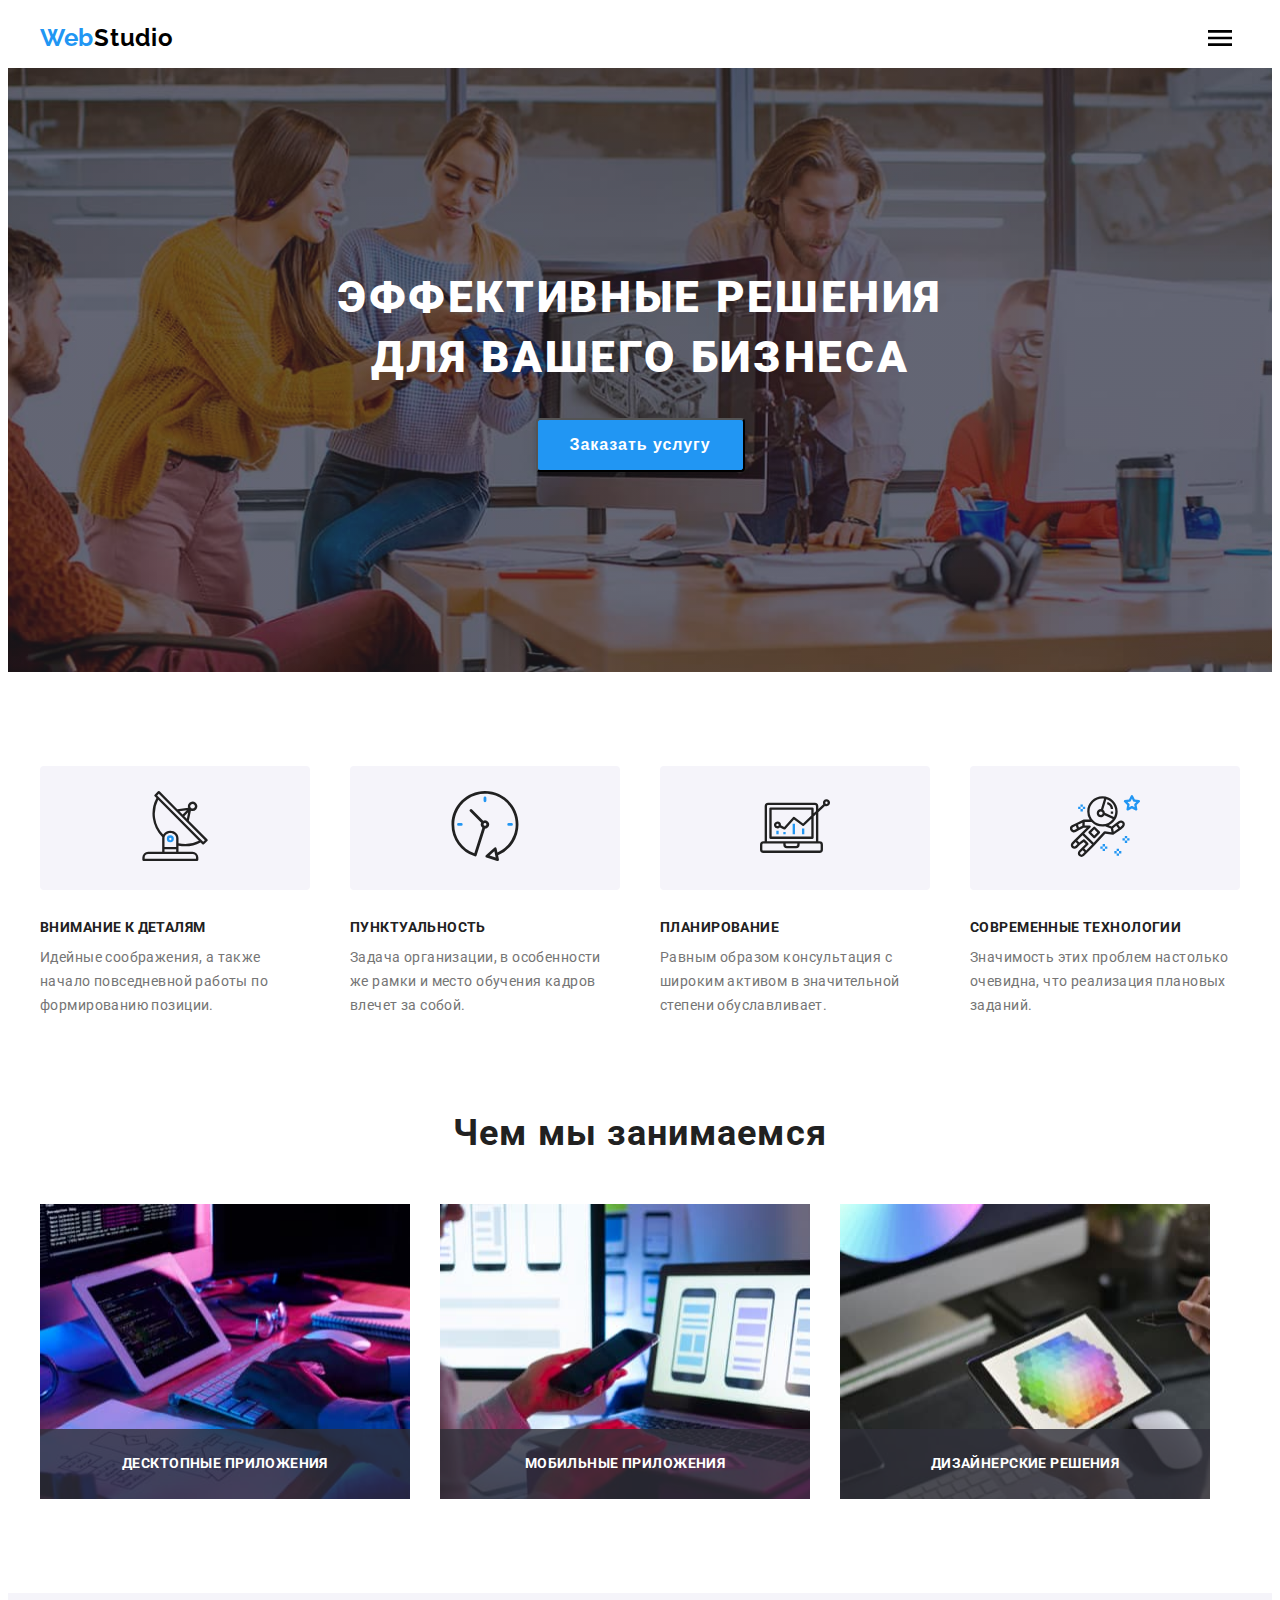
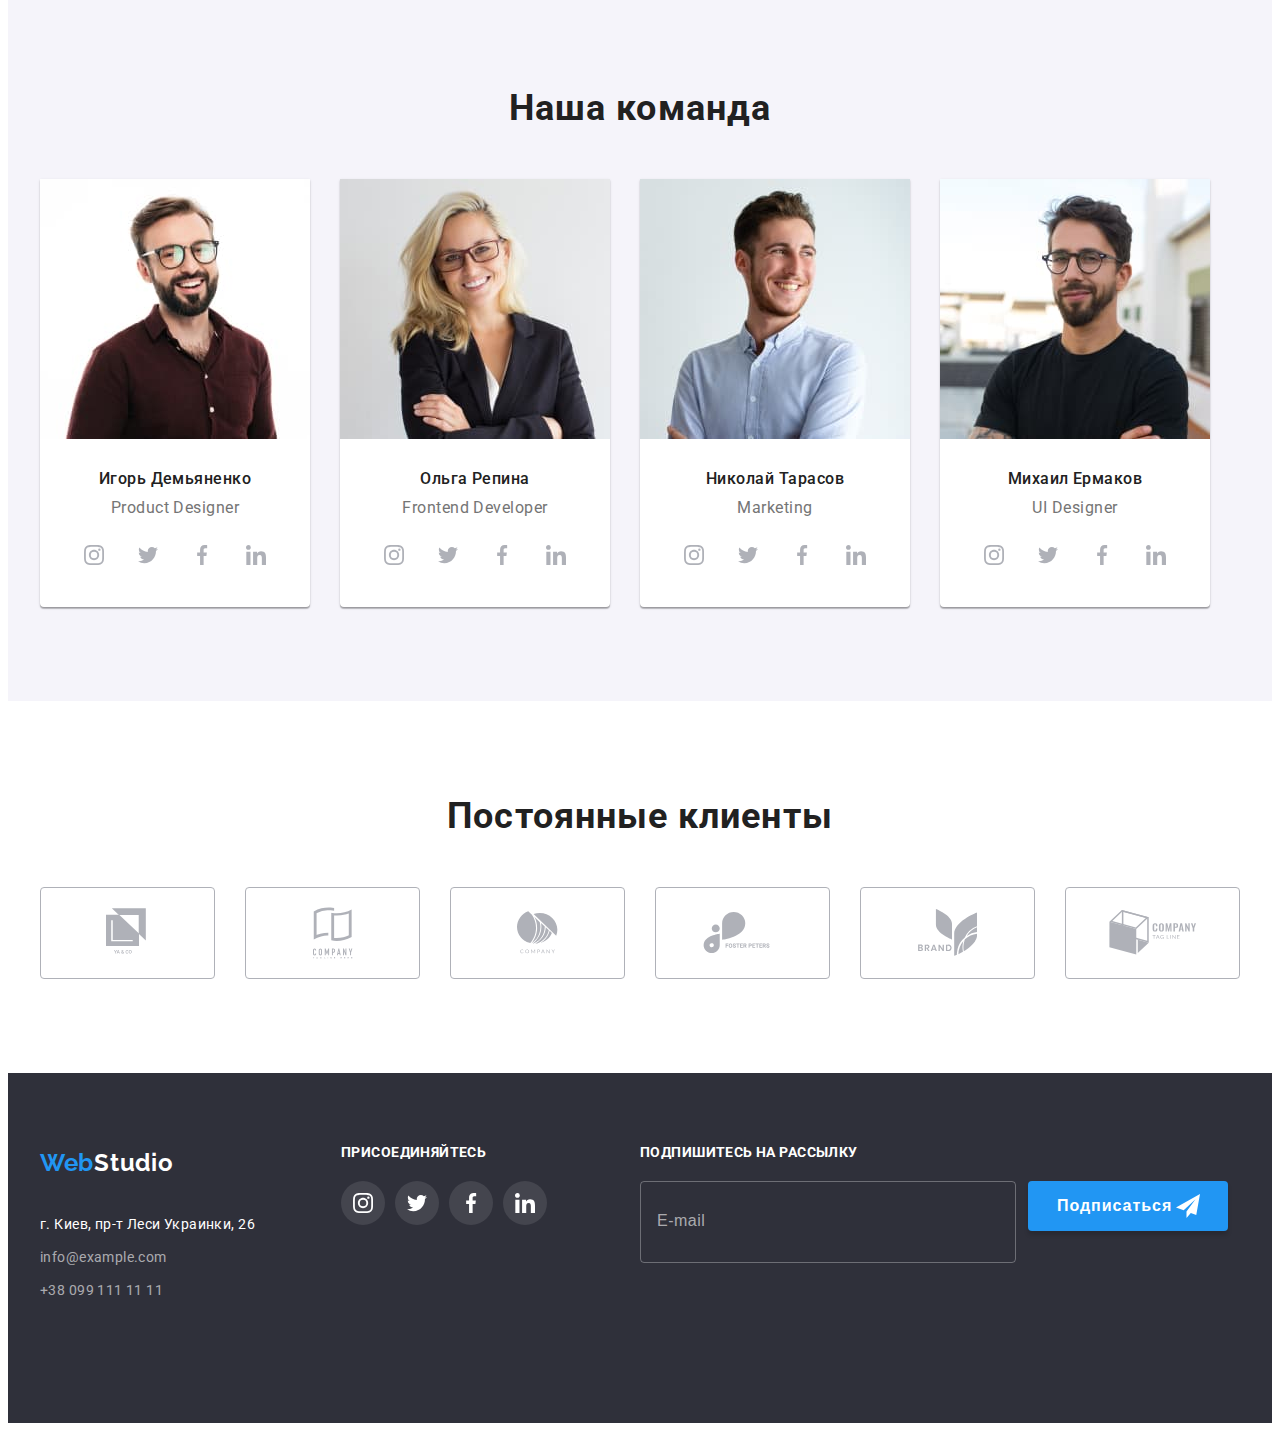
==== commit 5ca7b7d1: "Добавил Переключатель мобильного меню для 480px" ====
--- a/index.html
+++ b/index.html
@@ -26,15 +26,27 @@
             <a class="logo" href="./index.html"
               >Web<span class="header-hf-logo">Studio</span>
             </a>
-            <button type="button" class="menu-button">
-              <svg width="40" height="40">
-                <use href="./sprite.svg#icon-cross_40px"></use>
-                <use href="./sprite.svg#icon-menu_40px"></use>
+            <button
+              type="button"
+              class="menu-button"
+              aria-expanded="false"
+              data-menu-button
+            >
+              <svg
+                width="40"
+                height="40"
+                aria-label="Переключатель мобильного меню"
+              >
+                <use
+                  class="icon-cross"
+                  href="./sprite.svg#icon-cross_40px"
+                ></use>
+                <use class="icon-menu" href="./sprite.svg#icon-menu_40px"></use>
               </svg>
             </button>
           </div>
 
-          <div class="nav-list-contacts-wrapper">
+          <div class="menu-conteiner" data-menu>
             <ul class="nav-list">
               <li class="nav-list-item">
                 <a class="nav-list-link current any-transition" href=""
--- a/css/main.min.css
+++ b/css/main.min.css
@@ -1,2 +1,2 @@
-.visually-hidden{position:absolute !important;clip:rect(1px 1px 1px 1px);clip:rect(1px, 1px, 1px, 1px);padding:0 !important;border:0 !important;height:1px !important;width:1px !important;overflow:hidden}.any-transition{transition:color 250ms cubic-bezier(0.4, 0, 0.2, 1),fill 250ms cubic-bezier(0.4, 0, 0.2, 1),background-color 250ms cubic-bezier(0.4, 0, 0.2, 1),border-color 250ms cubic-bezier(0.4, 0, 0.2, 1),box-shadow 250ms cubic-bezier(0.4, 0, 0.2, 1)}.nav-list .nav-list-link.current{color:var(--active-link-color)}.nav-list .nav-list-link.current{position:relative}.nav-list .nav-list-link.current::after{content:"";position:absolute;left:0;bottom:0;display:block;width:100%;height:4px;background-color:var(--active-link-color);border-radius:2px}:root{--main-font: "Roboto", sans-serif;--secondary-font: "Raleway", sans-serif;--active-link-color: #2196f3}body{font-family:var(--main-font);font-style:normal}h1,h2,h3,h4,h5,h6{padding:0;margin:0}ul{padding:0;margin:0}p{padding:0;margin:0}img{display:block}.nav-list,.portfolio-nav-list,.portfolio-list,.header-contacts,.principles-list,.description-list,.team-list,.footer-address-list{list-style:none}.conteiner{width:100%;padding-left:15px;padding-right:15px;margin:0 auto}@media screen and (min-width: 480px){.conteiner{max-width:480px}}@media screen and (min-width: 768px){.conteiner{max-width:768px}}@media screen and (min-width: 1200px){.conteiner{max-width:1200px}}.description-title{font-weight:700;font-size:28px;line-height:1.18;text-align:center;letter-spacing:0.03em;color:#212121}@media screen and (min-width: 1200px){.description-title{font-weight:700;font-size:36px;line-height:1.17;text-align:center;letter-spacing:0.03em;color:#212121}}.backdrop{position:fixed;top:0;left:0;width:100vw;height:100vh;background:rgba(0,0,0,0.2);transition:all 250ms cubic-bezier(0.4, 0, 0.2, 1)}.backdrop.is-hidden{opacity:0;visibility:hidden;pointer-events:none}.modal{position:absolute;top:50%;left:50%;transform:translate(-50%, -50%) scale(1);min-width:528px;min-height:581px;background-color:#ffffff;box-shadow:0px 1px 3px rgba(0,0,0,0.12),0px 1px 1px rgba(0,0,0,0.14),0px 2px 1px rgba(0,0,0,0.2);border-radius:4px;transition:transform 250ms cubic-bezier(0.4, 0, 0.2, 1);padding:40px}.backdrop.is-hidden .modal{transform:translate(-50%, -50%) scale(0)}.modal-button{position:absolute;top:8px;right:8px;width:30px;height:30px;background:#ffffff;border:1px solid rgba(0,0,0,0.1);border-radius:50%;cursor:pointer;transition:fill 250ms cubic-bezier(0.4, 0, 0.2, 1)}.modal-button:focus,.modal-button:hover{fill:var(--active-link-color)}.icon-close{position:absolute;left:50%;top:50%;transform:translate(-50%, -50%);width:18px;height:18px}.modal-form{display:flex;flex-direction:column}.modal-form-appeal{width:100%;font-weight:700;font-size:20px;line-height:1.15;text-align:center;letter-spacing:0.03em;margin-bottom:12px;color:#212121}.modal-form-input{width:100%;height:40px;border:1px solid rgba(33,33,33,0.2);border-radius:4px;padding-left:42px;transition:border-color 250ms cubic-bezier(0.4, 0, 0.2, 1);outline:none}.modal-form-input-wrapper{position:relative;display:block;margin-top:4px;margin-bottom:10px}.modal-form-input-icon{position:absolute;top:50%;transform:translateY(-50%);left:12px;width:18px;height:18px;transition:fill 250ms cubic-bezier(0.4, 0, 0.2, 1)}.modal-form-input:focus{border-color:var(--active-link-color)}.modal-form-input:focus+.modal-form-input-icon{fill:var(--active-link-color)}.modal-form-label{font-weight:400;font-size:12px;line-height:1.17;letter-spacing:0.01em;color:#757575}.modal-form-textarea{width:100%;height:120px;border:1px solid rgba(33,33,33,0.2);border-radius:4px;padding:12px 16px;margin-top:4px;margin-bottom:20px;resize:none;transition:border-color 250ms cubic-bezier(0.4, 0, 0.2, 1);outline:none}.modal-form-textarea::placeholder{font-weight:400;font-size:14px;line-height:1.14;letter-spacing:0.01em;color:rgba(117,117,117,0.5)}.modal-form-textarea:focus{border-color:var(--active-link-color)}.modal-form-checkbox-text::before{content:"";display:inline-block;width:16px;height:15px;border:1px solid #212121;border-radius:1px;margin-right:7px}.modal-form-checkbox:checked+.modal-form-checkbox-text::before{background-image:url(../images/icon-check.png);border:transparent}.modal-form-checkbox-text{font-weight:normal;font-size:14px;line-height:1.71;letter-spacing:0.03em;margin-bottom:30px;color:#757575}.modal-form-checkbox-text-link{color:var(--active-link-color)}.modal-form-btn{display:block;font-weight:700;font-size:16px;line-height:1.87;letter-spacing:0.06em;padding:10px 55px 10px 56px;color:#ffffff;width:200px;height:50px;margin:0 auto;background-color:var(--active-link-color);box-shadow:0px 4px 4px rgba(0,0,0,0.15);border-radius:4px}.modal-form-btn:focus,.modal-form-btn:hover{background-color:var(--active-link-color);cursor:pointer}.menu-button{display:inline-flex;margin:0;padding:0;border:none;background-color:transparent}.logo{font-family:var(--secondary-font);font-style:normal;font-weight:700;font-size:24px;line-height:1.17;letter-spacing:0.03em;text-decoration:none;padding-top:16px;padding-bottom:16px;padding-left:15px;color:#2196f3}.header-hf-logo{color:#000000}.logo-button-wrapper{display:flex;justify-content:space-between}.hero{background-image:linear-gradient(rgba(47,48,58,0.4), rgba(47,48,58,0.4)),url(../images/img-m-1x.jpg);background-repeat:no-repeat;background-position:center top;background-size:480px 400px}@media screen and (min-device-pixel-ratio: 2) and (min-width: 320px), screen and (min-resolution: 192dpi) and (min-width: 320px), screen and (min-resolution: 2dppx) and (min-width: 320px){.hero{background-image:linear-gradient(rgba(47,48,58,0.4), rgba(47,48,58,0.4)),url(../images/img-m-@2x.jpg)}}.conteiner-hero-banner{text-align:center;padding:118px 45px}.hero-banner{font-weight:900;font-size:26px;line-height:1.62;letter-spacing:0.06em;text-transform:uppercase;margin-bottom:30px;color:#ffffff}.hero-banner-btn{font-weight:700;font-size:16px;line-height:1.88;letter-spacing:0.06em;min-height:50px;min-width:200px;padding:10px 32px;background:#2196f3;box-shadow:0px 4px 4px rgba(0,0,0,0.15);border-radius:4px;color:#ffffff}@media screen and (min-width: 768px){.hero{background-image:linear-gradient(rgba(47,48,58,0.4), rgba(47,48,58,0.4)),url(../images/img-t-1x.jpg);background-size:768px 400px}.conteiner-hero-banner{padding:118px 189px}}@media screen and (min-width: 768px) and (min-device-pixel-ratio: 2) and (min-width: 768px), screen and (min-width: 768px) and (min-resolution: 192dpi) and (min-width: 768px), screen and (min-width: 768px) and (min-resolution: 2dppx) and (min-width: 768px){.hero{background-image:linear-gradient(rgba(47,48,58,0.4), rgba(47,48,58,0.4)),url(../images/img-t-@2x.jpg)}}@media screen and (min-width: 1200px){.hero{background-image:linear-gradient(rgba(47,48,58,0.4), rgba(47,48,58,0.4)),url(../images/img-d-1x.jpg);background-size:cover}.conteiner-hero-banner{padding:200px 252px}}@media screen and (min-width: 1200px) and (min-device-pixel-ratio: 2) and (min-width: 1200px), screen and (min-width: 1200px) and (min-resolution: 192dpi) and (min-width: 1200px), screen and (min-width: 1200px) and (min-resolution: 2dppx) and (min-width: 1200px){.hero{background-image:linear-gradient(rgba(47,48,58,0.4), rgba(47,48,58,0.4)),url(../images/img-d-@2x.jpg)}}@media screen and (min-width: 1200px){.hero-banner{font-weight:900;font-size:44px;line-height:1.36;letter-spacing:0.06em;text-transform:uppercase;width:696px;color:#ffffff}}.principles{padding-top:60px;padding-bottom:60px}.principles-name{font-weight:700;font-size:14px;line-height:1.14;letter-spacing:0.03em;text-align:center;text-transform:uppercase;margin-bottom:10px;color:#212121}.principles-description{font-weight:400;font-size:14px;line-height:1.71;letter-spacing:0.03em;color:#757575}.principles-list-icon{width:70px;height:70px}.principles-list-icon-wrapper{text-align:center;background-color:#f5f4fa;border-radius:4px;padding:25px 0;margin-bottom:30px}@media screen and (max-width: 1199px){.principles-list-item:not(:last-child){margin-bottom:30px}}@media screen and (min-width: 768px){.principles-list{display:flex;flex-wrap:wrap;justify-content:space-between}.principles-list-item{flex-basis:calc(100% / 2 - 30px);min-width:354px}.principles-list-item:nth-last-child(-n+2){margin-bottom:0px}.principles-name{text-align:start}}@media screen and (min-width: 1200px){.principles{padding-top:94px;padding-bottom:94px}.principles-list{display:flex;flex-wrap:wrap;align-items:center}.principles-list-item:nth-child(4n){margin-right:0}.principles-list-item{margin-right:30px;flex-basis:calc(100% / 4 - 30px);min-width:270px}}@media screen and (max-width: 1199px){.description{display:none}}@media screen and (min-width: 1200px){.description{padding-bottom:94px}.description .description-title{min-width:376px}.description-list{display:flex;flex-wrap:wrap;padding-top:50px}.description-list-item{position:relative;display:block;margin-right:30px;flex-basis:calc(100% / 3 - 30px)}.description-list-item:nth-child(3n){margin-right:0}.description-title-image{position:absolute;width:100%;left:0;bottom:0;display:block;padding:27px 0;font-weight:700;font-size:14px;line-height:1.14;text-align:center;letter-spacing:0.03em;text-transform:uppercase;color:#ffffff;background:rgba(47,48,58,0.8)}}.team{padding-bottom:60px;background:#f5f4fa}.team .description-title{min-width:205px;padding:60px 122px 30px 122px}.team-list-item{border-radius:0px 0px 4px 4px;box-shadow:0px 1px 3px rgba(0,0,0,0.12),0px 1px 1px rgba(0,0,0,0.14),0px 2px 1px rgba(0,0,0,0.2);background-color:#ffffff}.team-list-name{font-weight:500;font-size:16px;line-height:1.19;text-align:center;letter-spacing:0.03em;margin:30px 0 10px;color:#212121}.team-list-special{font-weight:400;font-size:16px;line-height:1.19;text-align:center;letter-spacing:0.03em;margin-bottom:16px;color:#757575}.team-list-link{display:flex;justify-content:space-between;padding:0px 122px 24px}.team-list-icon{width:20px;height:20px;fill:#afb1b8}.team-list-img{display:block;max-width:100%;height:auto}.team-item-link{display:block}.team-link{display:flex;justify-content:center;align-items:center;width:44px;height:44px;background-color:#ffffff;border-radius:50%}.team-link:hover .team-list-icon,.team-link:focus .team-list-icon{fill:#ffffff}.team-link:hover,.team-link:focus{background-color:var(--active-link-color)}@media screen and (max-width: 1199px){.team-list-item:not(:last-child){margin-bottom:30px}}@media screen and (min-width: 768px){.team .description-title{padding:60px 266px 30px 266px}.team-list{display:flex;flex-wrap:wrap}.team-list-item:nth-child(2n){margin-right:0}.team-list-item:nth-last-child(-n+2){margin-bottom:0px}.team-list-item{margin-right:30px}.team-list-link{padding:0px 74px 24px}}@media screen and (min-width: 1200px){.team{padding-bottom:94px;background:#f5f4fa}.team .description-title{min-width:264px;padding:94px 0px 50px}.team-list .team-list-item:nth-child(4n){margin-right:0}.team-list .team-list-item{margin-right:30px;flex-basis:calc(100% / 4 - 30px)}.team-list-link{padding:0px 32px 30px}}.clients{padding:60px 0px}.clients-title{font-weight:700;font-size:28px;line-height:1.17;text-align:center;letter-spacing:0.03em;margin-bottom:30px;color:#212121}.clients-list{display:flex;flex-wrap:wrap;justify-content:space-between}.clients-list-item{display:block;list-style:none;flex-basis:calc(100% / 2 - 30px)}.clients-list-link{display:flex;justify-content:center;align-items:center;border:1px solid #afb1b8;border-radius:4px;min-width:210px;height:90px}.clients-list-icon{fill:#afb1b8;max-width:210px}.clients-list-wrapper{margin-right:30px;margin-bottom:30px;flex-basis:calc(100% / 2 - 30px)}.clients-list-wrapper:nth-child(2n){margin-right:0}.clients-list-wrapper:nth-last-child(-n+2){margin-bottom:0px}.clients-list-link:hover .clients-list-icon,.clients-list-link:focus .clients-list-icon{fill:var(--active-link-color)}.clients-list-link:hover,.clients-list-link:focus{border-color:var(--active-link-color)}@media screen and (min-width: 768px){.clients-list .clients-list-wrapper{margin-right:30px;margin-bottom:30px;flex-basis:calc(100% / 3 - 30px)}.clients-list-wrapper:nth-child(3n){margin-right:0}.clients-list-wrapper:nth-last-child(-n+3){margin-bottom:0px}}@media screen and (min-width: 1200px){.clients{padding:94px 0px}.clients-title{font-weight:700;font-size:36px;line-height:1.17;text-align:center;letter-spacing:0.03em;margin-bottom:50px;color:#212121}.clients-list{display:flex;justify-content:center;flex-wrap:nowrap}.clients-list-link{min-width:170px}.clients-list-icon{max-width:170px}.clients-list .clients-list-wrapper{margin-right:30px;margin-bottom:0;flex-basis:100%}.clients-list-wrapper:nth-child(6n){margin-right:0}.clients-list-wrapper:nth-last-child(-n+1){margin-bottom:0px}}.footer{text-align:center;padding:60px 0 60px;background:#2f303a}.footer-address{margin-bottom:60px}.footer-contact .logo{display:inline-block;min-width:154px;margin-bottom:20px}.footer-hf-logo{color:#ffffff}.footer-address{font-style:normal}.footer-address-list-item{min-width:231px}.footer-address-list-item:not(:last-child){margin-bottom:9px}.footer-address-link{color:#ffffff}.footer-address-link,.footer-address-link-mail,.footer-address-link-tel{font-weight:400;font-size:14px;line-height:1.71;letter-spacing:0.03em;text-decoration:none}.footer-address-link-mail,.footer-address-link-tel{color:rgba(255,255,255,0.6)}.footer-social-list{display:flex;justify-content:center;min-width:206px}.footer-social-list-subtitle{font-weight:700;font-size:14px;line-height:1.14;letter-spacing:0.03em;text-transform:uppercase;margin:15px 0px 20px 0px;color:#ffffff}.footer-social-list-item{list-style:none}.footer-social-link{display:flex;justify-content:center;align-items:center;width:44px;height:44px;border-radius:50%;background-color:rgba(255,255,255,0.1)}.footer-social-link:hover,.footer-social-link:focus{background-color:var(--active-link-color)}.footer-social-icon{width:20px;height:20px;fill:#ffffff}.footer-list-content-wrapper{margin-bottom:60px}.footer-social-list-item:not(:last-child){margin-right:10px}.footer-form-appeal{display:block;font-weight:700;font-size:14px;line-height:1.14;letter-spacing:0.03em;text-transform:uppercase;margin-bottom:20px;color:#ffffff}.footer-form-email{min-width:450px;height:50px;border:1px solid rgba(255,255,255,0.3);border-radius:4px;background-color:transparent;padding:15px 0px 15px 16px;margin-bottom:20px}.footer-form input::placeholder{font-weight:400;font-size:16px;line-height:1.25;letter-spacing:0.03em;color:rgba(255,255,255,0.6)}.footer-form-button{position:relative;font-weight:700;font-size:16px;line-height:1.87;text-align:left;letter-spacing:0.06em;min-width:200px;height:50px;background-color:var(--active-link-color);box-shadow:0px 4px 4px rgba(0,0,0,0.15);border-radius:4px;border:none;padding:10px 28px 10px 29px;color:#ffffff}.footer-form-button-icon{position:absolute;width:24px;height:24px;top:13px;right:28px;fill:#ffffff}@media screen and (min-width: 768px){.footer-form-wrapper{display:flex;align-items:center;flex-direction:column}.footer-address-social-list-wrapper{display:flex;justify-content:space-between;padding:0 89px 0 76px}}@media screen and (min-width: 1200px){.footer{text-align:start}.footer .conteiner{display:flex}.footer-social-list-wrapper{margin-left:70px}.footer-address-social-list-wrapper{display:flex;justify-content:space-between;padding:0;margin-right:93px}.footer-form-wrapper{display:flex;flex-wrap:nowrap;align-items:stretch;flex-direction:row}.footer-form-email{min-width:358px;margin-right:12px;margin-bottom:0}.footer-form-appeal{padding-top:12px}.footer-social-list-subtitle{margin-top:0;padding-top:12px}.footer-list-content-wrapper{margin-bottom:0}}
+.visually-hidden{position:absolute !important;clip:rect(1px 1px 1px 1px);clip:rect(1px, 1px, 1px, 1px);padding:0 !important;border:0 !important;height:1px !important;width:1px !important;overflow:hidden}.any-transition{transition:color 250ms cubic-bezier(0.4, 0, 0.2, 1),fill 250ms cubic-bezier(0.4, 0, 0.2, 1),background-color 250ms cubic-bezier(0.4, 0, 0.2, 1),border-color 250ms cubic-bezier(0.4, 0, 0.2, 1),box-shadow 250ms cubic-bezier(0.4, 0, 0.2, 1)}.nav-list .nav-list-link.current{color:var(--active-link-color)}.nav-list .nav-list-link.current{position:relative}.nav-list .nav-list-link.current::after{content:"";position:absolute;left:0;bottom:0;display:block;width:100%;height:4px;background-color:var(--active-link-color);border-radius:2px}:root{--main-font: "Roboto", sans-serif;--secondary-font: "Raleway", sans-serif;--active-link-color: #2196f3}body{font-family:var(--main-font);font-style:normal}h1,h2,h3,h4,h5,h6{padding:0;margin:0}ul{padding:0;margin:0}p{padding:0;margin:0}img{display:block}.nav-list,.portfolio-nav-list,.portfolio-list,.header-contacts,.principles-list,.description-list,.team-list,.footer-address-list{list-style:none}.conteiner{width:100%;padding-left:15px;padding-right:15px;margin:0 auto}@media screen and (min-width: 480px){.conteiner{max-width:480px}}@media screen and (min-width: 768px){.conteiner{max-width:768px}}@media screen and (min-width: 1200px){.conteiner{max-width:1200px}}.description-title{font-weight:700;font-size:28px;line-height:1.18;text-align:center;letter-spacing:0.03em;color:#212121}@media screen and (min-width: 1200px){.description-title{font-weight:700;font-size:36px;line-height:1.17;text-align:center;letter-spacing:0.03em;color:#212121}}.backdrop{position:fixed;top:0;left:0;width:100vw;height:100vh;background:rgba(0,0,0,0.2);transition:all 250ms cubic-bezier(0.4, 0, 0.2, 1)}.backdrop.is-hidden{opacity:0;visibility:hidden;pointer-events:none}.modal{position:absolute;top:50%;left:50%;transform:translate(-50%, -50%) scale(1);min-width:528px;min-height:581px;background-color:#ffffff;box-shadow:0px 1px 3px rgba(0,0,0,0.12),0px 1px 1px rgba(0,0,0,0.14),0px 2px 1px rgba(0,0,0,0.2);border-radius:4px;transition:transform 250ms cubic-bezier(0.4, 0, 0.2, 1);padding:40px}.backdrop.is-hidden .modal{transform:translate(-50%, -50%) scale(0)}.modal-button{position:absolute;top:8px;right:8px;width:30px;height:30px;background:#ffffff;border:1px solid rgba(0,0,0,0.1);border-radius:50%;cursor:pointer;transition:fill 250ms cubic-bezier(0.4, 0, 0.2, 1)}.modal-button:focus,.modal-button:hover{fill:var(--active-link-color)}.icon-close{position:absolute;left:50%;top:50%;transform:translate(-50%, -50%);width:18px;height:18px}.modal-form{display:flex;flex-direction:column}.modal-form-appeal{width:100%;font-weight:700;font-size:20px;line-height:1.15;text-align:center;letter-spacing:0.03em;margin-bottom:12px;color:#212121}.modal-form-input{width:100%;height:40px;border:1px solid rgba(33,33,33,0.2);border-radius:4px;padding-left:42px;transition:border-color 250ms cubic-bezier(0.4, 0, 0.2, 1);outline:none}.modal-form-input-wrapper{position:relative;display:block;margin-top:4px;margin-bottom:10px}.modal-form-input-icon{position:absolute;top:50%;transform:translateY(-50%);left:12px;width:18px;height:18px;transition:fill 250ms cubic-bezier(0.4, 0, 0.2, 1)}.modal-form-input:focus{border-color:var(--active-link-color)}.modal-form-input:focus+.modal-form-input-icon{fill:var(--active-link-color)}.modal-form-label{font-weight:400;font-size:12px;line-height:1.17;letter-spacing:0.01em;color:#757575}.modal-form-textarea{width:100%;height:120px;border:1px solid rgba(33,33,33,0.2);border-radius:4px;padding:12px 16px;margin-top:4px;margin-bottom:20px;resize:none;transition:border-color 250ms cubic-bezier(0.4, 0, 0.2, 1);outline:none}.modal-form-textarea::placeholder{font-weight:400;font-size:14px;line-height:1.14;letter-spacing:0.01em;color:rgba(117,117,117,0.5)}.modal-form-textarea:focus{border-color:var(--active-link-color)}.modal-form-checkbox-text::before{content:"";display:inline-block;width:16px;height:15px;border:1px solid #212121;border-radius:1px;margin-right:7px}.modal-form-checkbox:checked+.modal-form-checkbox-text::before{background-image:url(../images/icon-check.png);border:transparent}.modal-form-checkbox-text{font-weight:normal;font-size:14px;line-height:1.71;letter-spacing:0.03em;margin-bottom:30px;color:#757575}.modal-form-checkbox-text-link{color:var(--active-link-color)}.modal-form-btn{display:block;font-weight:700;font-size:16px;line-height:1.87;letter-spacing:0.06em;padding:10px 55px 10px 56px;color:#ffffff;width:200px;height:50px;margin:0 auto;background-color:var(--active-link-color);box-shadow:0px 4px 4px rgba(0,0,0,0.15);border-radius:4px}.modal-form-btn:focus,.modal-form-btn:hover{background-color:var(--active-link-color);cursor:pointer}.menu-button{display:inline-flex;margin:0;padding:10px 0;border:none;background-color:transparent}.menu-button .icon-cross{display:none}.menu-button.is-open .icon-cross{display:block}.menu-button.is-open .icon-menu{display:none}.logo{font-family:var(--secondary-font);font-style:normal;font-weight:700;font-size:24px;line-height:1.17;letter-spacing:0.03em;text-decoration:none;padding-top:16px;padding-bottom:16px;color:#2196f3}.header-hf-logo{color:#000000}.logo-button-wrapper{display:flex;justify-content:space-between}.header{position:relative}.menu-conteiner{display:none;position:absolute;top:100%;left:0;width:100%;background-color:#ffffff;box-shadow:0px 4px 8px rgba(0,0,0,0.04),0px 2px 4px rgba(0,0,0,0.08),0px 1px 3px rgba(0,0,0,0.16)}.menu-conteiner.is-open{display:block}.menu-conteiner{padding-top:60px;padding-bottom:60px}.header-contacts-link-icon{width:16px;height:12px;margin-right:10px;fill:#757575}.header-contacts-link-tel{display:block;margin-top:16px}.header-contacts-link-mail,.header-contacts-link-tel{font-weight:500;font-size:18px;line-height:1.17;letter-spacing:0.02em;text-decoration:none;color:#757575}.header-contacts-link-mail:hover,.header-contacts-link-mail:focus,.header-contacts-link-tel:hover,.header-contacts-link-tel:focus{color:var(--active-link-color)}.header-contacts-link-mail:hover .header-contacts-link-icon,.header-contacts-link-mail:focus .header-contacts-link-icon,.header-contacts-link-tel:hover .header-contacts-link-icon,.header-contacts-link-tel:focus .header-contacts-link-icon{fill:var(--active-link-color)}.nav{text-align:center}.nav-list-item:not(:last-child){margin-bottom:40px}.nav-list-item:last-child{margin-bottom:60px}.nav-list-link{font-weight:500;font-size:18px;line-height:1.17;letter-spacing:0.02em;text-decoration:none;color:#212121}.nav-list-link:hover,.nav-list-link:focus{color:var(--active-link-color)}.nav-list .nav-list-link.current{padding-bottom:8px}.hero{background-image:linear-gradient(rgba(47,48,58,0.4), rgba(47,48,58,0.4)),url(../images/img-m-1x.jpg);background-repeat:no-repeat;background-position:center top;background-size:480px 400px}@media screen and (min-device-pixel-ratio: 2) and (min-width: 320px), screen and (min-resolution: 192dpi) and (min-width: 320px), screen and (min-resolution: 2dppx) and (min-width: 320px){.hero{background-image:linear-gradient(rgba(47,48,58,0.4), rgba(47,48,58,0.4)),url(../images/img-m-@2x.jpg)}}.conteiner-hero-banner{text-align:center;padding:118px 45px}.hero-banner{font-weight:900;font-size:26px;line-height:1.62;letter-spacing:0.06em;text-transform:uppercase;margin-bottom:30px;color:#ffffff}.hero-banner-btn{font-weight:700;font-size:16px;line-height:1.88;letter-spacing:0.06em;min-height:50px;min-width:200px;padding:10px 32px;background:#2196f3;box-shadow:0px 4px 4px rgba(0,0,0,0.15);border-radius:4px;color:#ffffff}@media screen and (min-width: 768px){.hero{background-image:linear-gradient(rgba(47,48,58,0.4), rgba(47,48,58,0.4)),url(../images/img-t-1x.jpg);background-size:768px 400px}.conteiner-hero-banner{padding:118px 189px}}@media screen and (min-width: 768px) and (min-device-pixel-ratio: 2) and (min-width: 768px), screen and (min-width: 768px) and (min-resolution: 192dpi) and (min-width: 768px), screen and (min-width: 768px) and (min-resolution: 2dppx) and (min-width: 768px){.hero{background-image:linear-gradient(rgba(47,48,58,0.4), rgba(47,48,58,0.4)),url(../images/img-t-@2x.jpg)}}@media screen and (min-width: 1200px){.hero{background-image:linear-gradient(rgba(47,48,58,0.4), rgba(47,48,58,0.4)),url(../images/img-d-1x.jpg);background-size:cover}.conteiner-hero-banner{padding:200px 252px}}@media screen and (min-width: 1200px) and (min-device-pixel-ratio: 2) and (min-width: 1200px), screen and (min-width: 1200px) and (min-resolution: 192dpi) and (min-width: 1200px), screen and (min-width: 1200px) and (min-resolution: 2dppx) and (min-width: 1200px){.hero{background-image:linear-gradient(rgba(47,48,58,0.4), rgba(47,48,58,0.4)),url(../images/img-d-@2x.jpg)}}@media screen and (min-width: 1200px){.hero-banner{font-weight:900;font-size:44px;line-height:1.36;letter-spacing:0.06em;text-transform:uppercase;width:696px;color:#ffffff}}.principles{padding-top:60px;padding-bottom:60px}.principles-name{font-weight:700;font-size:14px;line-height:1.14;letter-spacing:0.03em;text-align:center;text-transform:uppercase;margin-bottom:10px;color:#212121}.principles-description{font-weight:400;font-size:14px;line-height:1.71;letter-spacing:0.03em;color:#757575}.principles-list-icon{width:70px;height:70px}.principles-list-icon-wrapper{text-align:center;background-color:#f5f4fa;border-radius:4px;padding:25px 0;margin-bottom:30px}@media screen and (max-width: 1199px){.principles-list-item:not(:last-child){margin-bottom:30px}}@media screen and (min-width: 768px){.principles-list{display:flex;flex-wrap:wrap;justify-content:space-between}.principles-list-item{flex-basis:calc(100% / 2 - 30px);min-width:354px}.principles-list-item:nth-last-child(-n+2){margin-bottom:0px}.principles-name{text-align:start}}@media screen and (min-width: 1200px){.principles{padding-top:94px;padding-bottom:94px}.principles-list{display:flex;flex-wrap:wrap;align-items:center}.principles-list-item:nth-child(4n){margin-right:0}.principles-list-item{margin-right:30px;flex-basis:calc(100% / 4 - 30px);min-width:270px}}@media screen and (max-width: 1199px){.description{display:none}}@media screen and (min-width: 1200px){.description{padding-bottom:94px}.description .description-title{min-width:376px}.description-list{display:flex;flex-wrap:wrap;padding-top:50px}.description-list-item{position:relative;display:block;margin-right:30px;flex-basis:calc(100% / 3 - 30px)}.description-list-item:nth-child(3n){margin-right:0}.description-title-image{position:absolute;width:100%;left:0;bottom:0;display:block;padding:27px 0;font-weight:700;font-size:14px;line-height:1.14;text-align:center;letter-spacing:0.03em;text-transform:uppercase;color:#ffffff;background:rgba(47,48,58,0.8)}}.team{padding-bottom:60px;background:#f5f4fa}.team .description-title{min-width:205px;padding:60px 122px 30px 122px}.team-list-item{border-radius:0px 0px 4px 4px;box-shadow:0px 1px 3px rgba(0,0,0,0.12),0px 1px 1px rgba(0,0,0,0.14),0px 2px 1px rgba(0,0,0,0.2);background-color:#ffffff}.team-list-name{font-weight:500;font-size:16px;line-height:1.19;text-align:center;letter-spacing:0.03em;margin:30px 0 10px;color:#212121}.team-list-special{font-weight:400;font-size:16px;line-height:1.19;text-align:center;letter-spacing:0.03em;margin-bottom:16px;color:#757575}.team-list-link{display:flex;justify-content:space-between;padding:0px 122px 24px}.team-list-icon{width:20px;height:20px;fill:#afb1b8}.team-list-img{display:block;max-width:100%;height:auto}.team-item-link{display:block}.team-link{display:flex;justify-content:center;align-items:center;width:44px;height:44px;background-color:#ffffff;border-radius:50%}.team-link:hover .team-list-icon,.team-link:focus .team-list-icon{fill:#ffffff}.team-link:hover,.team-link:focus{background-color:var(--active-link-color)}@media screen and (max-width: 1199px){.team-list-item:not(:last-child){margin-bottom:30px}}@media screen and (min-width: 768px){.team .description-title{padding:60px 266px 30px 266px}.team-list{display:flex;flex-wrap:wrap}.team-list-item:nth-child(2n){margin-right:0}.team-list-item:nth-last-child(-n+2){margin-bottom:0px}.team-list-item{margin-right:30px}.team-list-link{padding:0px 74px 24px}}@media screen and (min-width: 1200px){.team{padding-bottom:94px;background:#f5f4fa}.team .description-title{min-width:264px;padding:94px 0px 50px}.team-list .team-list-item:nth-child(4n){margin-right:0}.team-list .team-list-item{margin-right:30px;flex-basis:calc(100% / 4 - 30px)}.team-list-link{padding:0px 32px 30px}}.clients{padding:60px 0px}.clients-title{font-weight:700;font-size:28px;line-height:1.17;text-align:center;letter-spacing:0.03em;margin-bottom:30px;color:#212121}.clients-list{display:flex;flex-wrap:wrap;justify-content:space-between}.clients-list-item{display:block;list-style:none;flex-basis:calc(100% / 2 - 30px)}.clients-list-link{display:flex;justify-content:center;align-items:center;border:1px solid #afb1b8;border-radius:4px;min-width:210px;height:90px}.clients-list-icon{fill:#afb1b8;max-width:210px}.clients-list-wrapper{margin-right:30px;margin-bottom:30px;flex-basis:calc(100% / 2 - 30px)}.clients-list-wrapper:nth-child(2n){margin-right:0}.clients-list-wrapper:nth-last-child(-n+2){margin-bottom:0px}.clients-list-link:hover .clients-list-icon,.clients-list-link:focus .clients-list-icon{fill:var(--active-link-color)}.clients-list-link:hover,.clients-list-link:focus{border-color:var(--active-link-color)}@media screen and (min-width: 768px){.clients-list .clients-list-wrapper{margin-right:30px;margin-bottom:30px;flex-basis:calc(100% / 3 - 30px)}.clients-list-wrapper:nth-child(3n){margin-right:0}.clients-list-wrapper:nth-last-child(-n+3){margin-bottom:0px}}@media screen and (min-width: 1200px){.clients{padding:94px 0px}.clients-title{font-weight:700;font-size:36px;line-height:1.17;text-align:center;letter-spacing:0.03em;margin-bottom:50px;color:#212121}.clients-list{display:flex;justify-content:center;flex-wrap:nowrap}.clients-list-link{min-width:170px}.clients-list-icon{max-width:170px}.clients-list .clients-list-wrapper{margin-right:30px;margin-bottom:0;flex-basis:100%}.clients-list-wrapper:nth-child(6n){margin-right:0}.clients-list-wrapper:nth-last-child(-n+1){margin-bottom:0px}}.footer{text-align:center;padding:60px 0 60px;background:#2f303a}.footer-address{margin-bottom:60px}.footer-contact .logo{display:inline-block;min-width:154px;margin-bottom:20px}.footer-hf-logo{color:#ffffff}.footer-address{font-style:normal}.footer-address-list-item{min-width:231px}.footer-address-list-item:not(:last-child){margin-bottom:9px}.footer-address-link{color:#ffffff}.footer-address-link,.footer-address-link-mail,.footer-address-link-tel{font-weight:400;font-size:14px;line-height:1.71;letter-spacing:0.03em;text-decoration:none}.footer-address-link-mail,.footer-address-link-tel{color:rgba(255,255,255,0.6)}.footer-social-list{display:flex;justify-content:center;min-width:206px}.footer-social-list-subtitle{font-weight:700;font-size:14px;line-height:1.14;letter-spacing:0.03em;text-transform:uppercase;margin:15px 0px 20px 0px;color:#ffffff}.footer-social-list-item{list-style:none}.footer-social-link{display:flex;justify-content:center;align-items:center;width:44px;height:44px;border-radius:50%;background-color:rgba(255,255,255,0.1)}.footer-social-link:hover,.footer-social-link:focus{background-color:var(--active-link-color)}.footer-social-icon{width:20px;height:20px;fill:#ffffff}.footer-list-content-wrapper{margin-bottom:60px}.footer-social-list-item:not(:last-child){margin-right:10px}.footer-form-appeal{display:block;font-weight:700;font-size:14px;line-height:1.14;letter-spacing:0.03em;text-transform:uppercase;margin-bottom:20px;color:#ffffff}.footer-form-email{min-width:450px;height:50px;border:1px solid rgba(255,255,255,0.3);border-radius:4px;background-color:transparent;padding:15px 0px 15px 16px;margin-bottom:20px}.footer-form input::placeholder{font-weight:400;font-size:16px;line-height:1.25;letter-spacing:0.03em;color:rgba(255,255,255,0.6)}.footer-form-button{position:relative;font-weight:700;font-size:16px;line-height:1.87;text-align:left;letter-spacing:0.06em;min-width:200px;height:50px;background-color:var(--active-link-color);box-shadow:0px 4px 4px rgba(0,0,0,0.15);border-radius:4px;border:none;padding:10px 28px 10px 29px;color:#ffffff}.footer-form-button-icon{position:absolute;width:24px;height:24px;top:13px;right:28px;fill:#ffffff}@media screen and (min-width: 768px){.footer-form-wrapper{display:flex;align-items:center;flex-direction:column}.footer-address-social-list-wrapper{display:flex;justify-content:space-between;padding:0 89px 0 76px}}@media screen and (min-width: 1200px){.footer{text-align:start}.footer .conteiner{display:flex}.footer-social-list-wrapper{margin-left:70px}.footer-address-social-list-wrapper{display:flex;justify-content:space-between;padding:0;margin-right:93px}.footer-form-wrapper{display:flex;flex-wrap:nowrap;align-items:stretch;flex-direction:row}.footer-form-email{min-width:358px;margin-right:12px;margin-bottom:0}.footer-form-appeal{padding-top:12px}.footer-social-list-subtitle{margin-top:0;padding-top:12px}.footer-list-content-wrapper{margin-bottom:0}}
 /*# sourceMappingURL=main.min.css.map */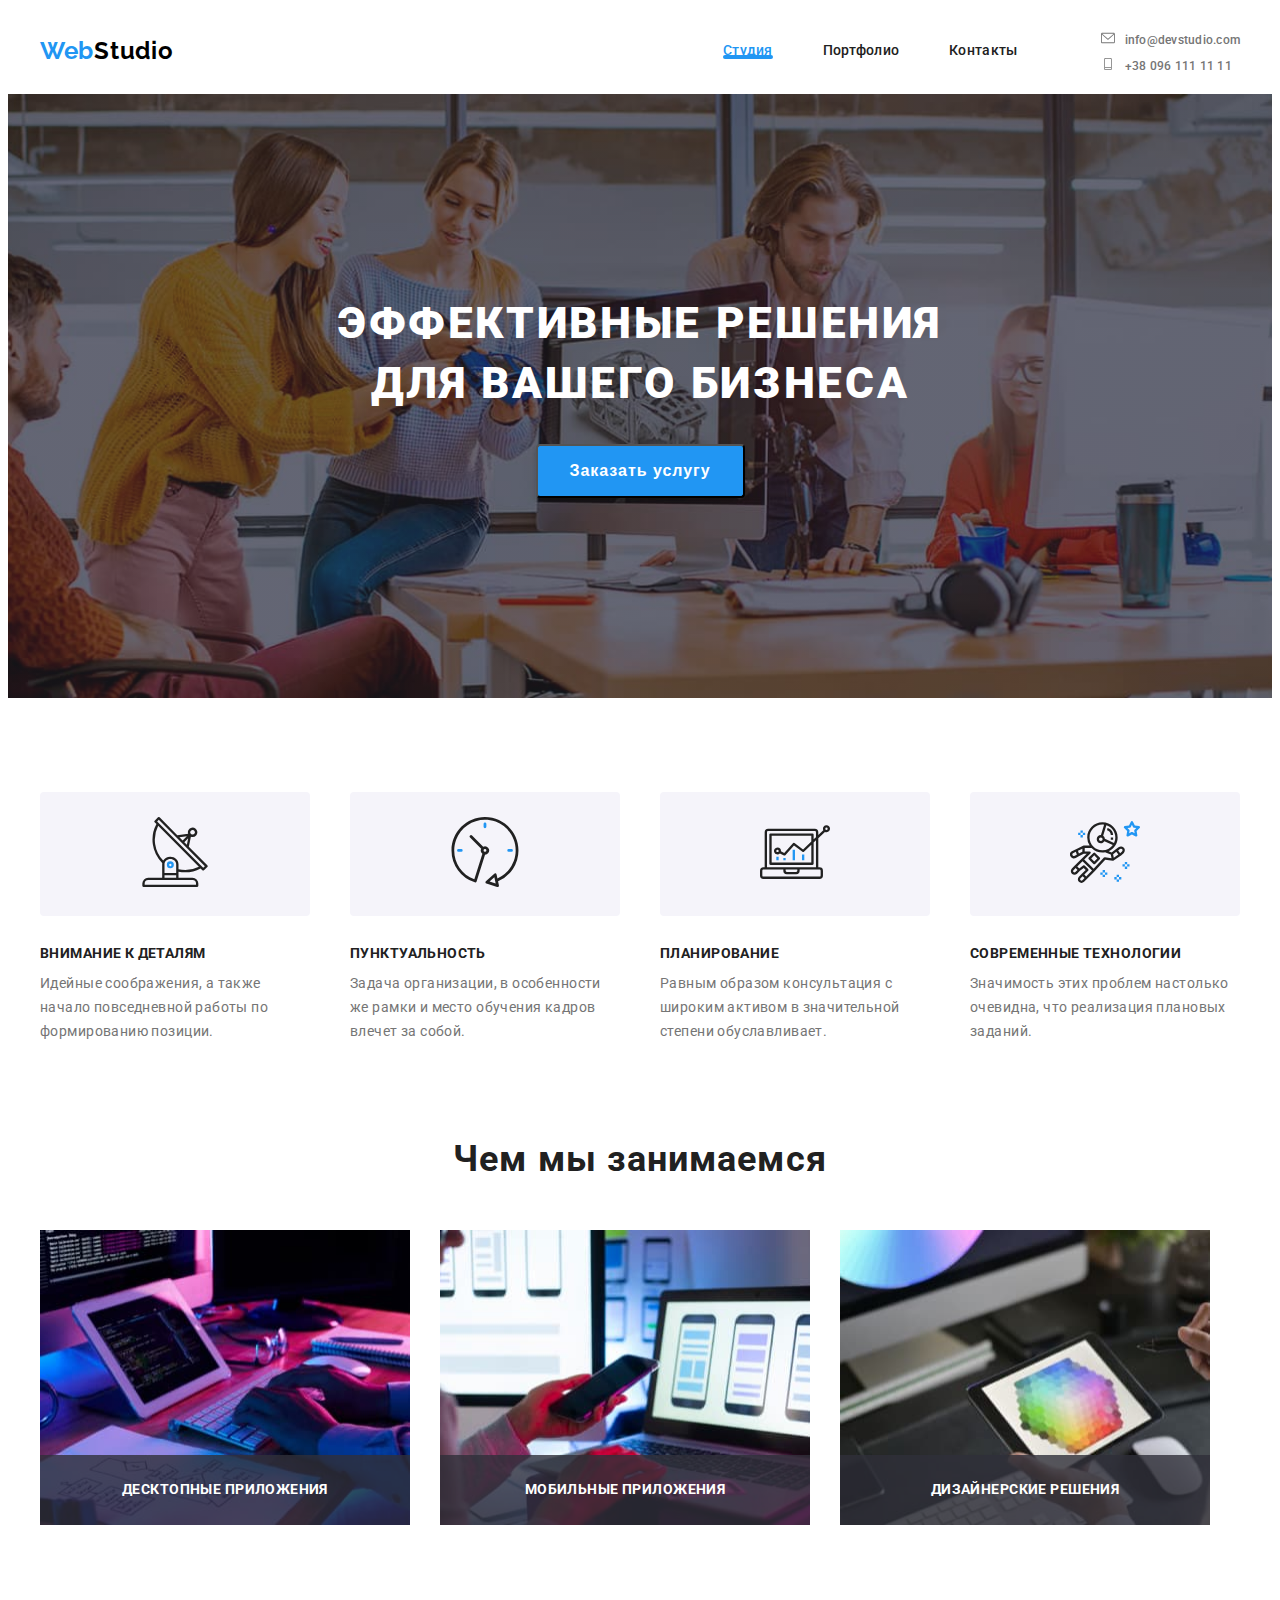
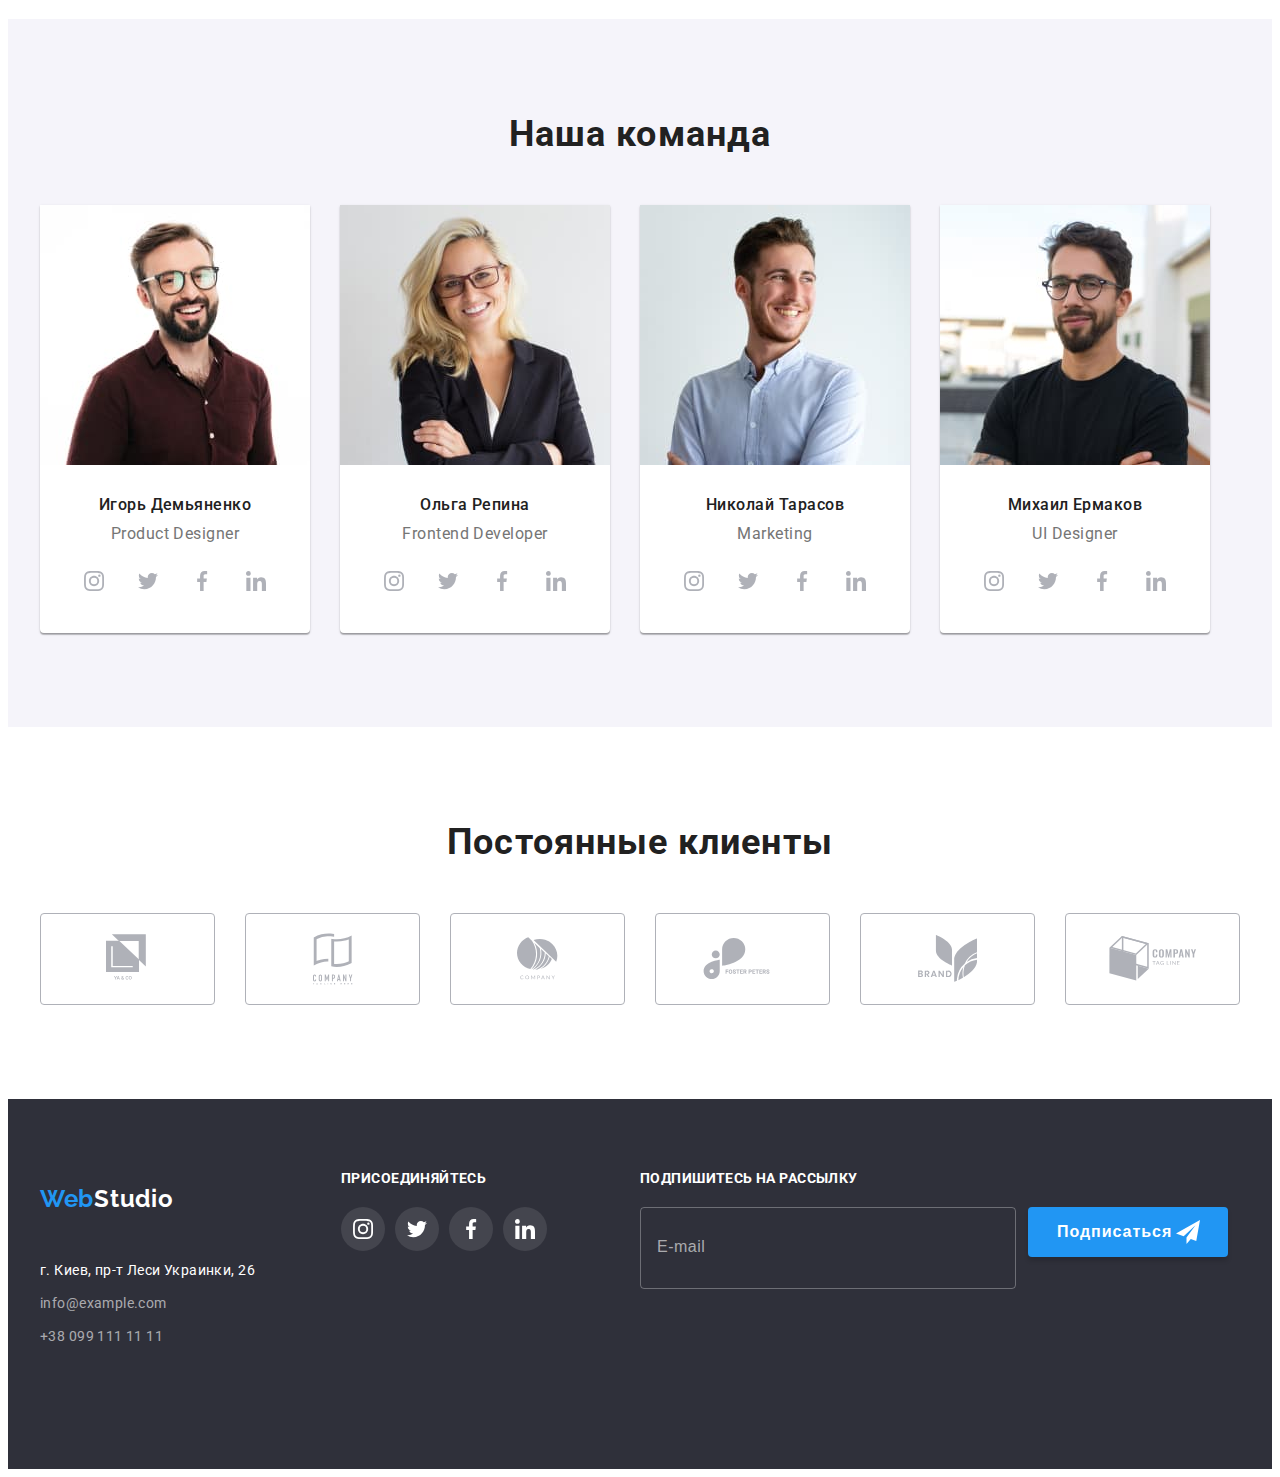
==== commit 4d2e4305: "Стили для header" ====
--- a/index.html
+++ b/index.html
@@ -36,6 +36,7 @@
                 width="40"
                 height="40"
                 aria-label="Переключатель мобильного меню"
+                class="menu-button-icon"
               >
                 <use
                   class="icon-cross"
--- a/css/main.min.css
+++ b/css/main.min.css
@@ -1,2 +1,2 @@
-.visually-hidden{position:absolute !important;clip:rect(1px 1px 1px 1px);clip:rect(1px, 1px, 1px, 1px);padding:0 !important;border:0 !important;height:1px !important;width:1px !important;overflow:hidden}.any-transition{transition:color 250ms cubic-bezier(0.4, 0, 0.2, 1),fill 250ms cubic-bezier(0.4, 0, 0.2, 1),background-color 250ms cubic-bezier(0.4, 0, 0.2, 1),border-color 250ms cubic-bezier(0.4, 0, 0.2, 1),box-shadow 250ms cubic-bezier(0.4, 0, 0.2, 1)}.nav-list .nav-list-link.current{color:var(--active-link-color)}.nav-list .nav-list-link.current{position:relative}.nav-list .nav-list-link.current::after{content:"";position:absolute;left:0;bottom:0;display:block;width:100%;height:4px;background-color:var(--active-link-color);border-radius:2px}:root{--main-font: "Roboto", sans-serif;--secondary-font: "Raleway", sans-serif;--active-link-color: #2196f3}body{font-family:var(--main-font);font-style:normal}h1,h2,h3,h4,h5,h6{padding:0;margin:0}ul{padding:0;margin:0}p{padding:0;margin:0}img{display:block}.nav-list,.portfolio-nav-list,.portfolio-list,.header-contacts,.principles-list,.description-list,.team-list,.footer-address-list{list-style:none}.conteiner{width:100%;padding-left:15px;padding-right:15px;margin:0 auto}@media screen and (min-width: 480px){.conteiner{max-width:480px}}@media screen and (min-width: 768px){.conteiner{max-width:768px}}@media screen and (min-width: 1200px){.conteiner{max-width:1200px}}.description-title{font-weight:700;font-size:28px;line-height:1.18;text-align:center;letter-spacing:0.03em;color:#212121}@media screen and (min-width: 1200px){.description-title{font-weight:700;font-size:36px;line-height:1.17;text-align:center;letter-spacing:0.03em;color:#212121}}.backdrop{position:fixed;top:0;left:0;width:100vw;height:100vh;background:rgba(0,0,0,0.2);transition:all 250ms cubic-bezier(0.4, 0, 0.2, 1)}.backdrop.is-hidden{opacity:0;visibility:hidden;pointer-events:none}.modal{position:absolute;top:50%;left:50%;transform:translate(-50%, -50%) scale(1);min-width:528px;min-height:581px;background-color:#ffffff;box-shadow:0px 1px 3px rgba(0,0,0,0.12),0px 1px 1px rgba(0,0,0,0.14),0px 2px 1px rgba(0,0,0,0.2);border-radius:4px;transition:transform 250ms cubic-bezier(0.4, 0, 0.2, 1);padding:40px}.backdrop.is-hidden .modal{transform:translate(-50%, -50%) scale(0)}.modal-button{position:absolute;top:8px;right:8px;width:30px;height:30px;background:#ffffff;border:1px solid rgba(0,0,0,0.1);border-radius:50%;cursor:pointer;transition:fill 250ms cubic-bezier(0.4, 0, 0.2, 1)}.modal-button:focus,.modal-button:hover{fill:var(--active-link-color)}.icon-close{position:absolute;left:50%;top:50%;transform:translate(-50%, -50%);width:18px;height:18px}.modal-form{display:flex;flex-direction:column}.modal-form-appeal{width:100%;font-weight:700;font-size:20px;line-height:1.15;text-align:center;letter-spacing:0.03em;margin-bottom:12px;color:#212121}.modal-form-input{width:100%;height:40px;border:1px solid rgba(33,33,33,0.2);border-radius:4px;padding-left:42px;transition:border-color 250ms cubic-bezier(0.4, 0, 0.2, 1);outline:none}.modal-form-input-wrapper{position:relative;display:block;margin-top:4px;margin-bottom:10px}.modal-form-input-icon{position:absolute;top:50%;transform:translateY(-50%);left:12px;width:18px;height:18px;transition:fill 250ms cubic-bezier(0.4, 0, 0.2, 1)}.modal-form-input:focus{border-color:var(--active-link-color)}.modal-form-input:focus+.modal-form-input-icon{fill:var(--active-link-color)}.modal-form-label{font-weight:400;font-size:12px;line-height:1.17;letter-spacing:0.01em;color:#757575}.modal-form-textarea{width:100%;height:120px;border:1px solid rgba(33,33,33,0.2);border-radius:4px;padding:12px 16px;margin-top:4px;margin-bottom:20px;resize:none;transition:border-color 250ms cubic-bezier(0.4, 0, 0.2, 1);outline:none}.modal-form-textarea::placeholder{font-weight:400;font-size:14px;line-height:1.14;letter-spacing:0.01em;color:rgba(117,117,117,0.5)}.modal-form-textarea:focus{border-color:var(--active-link-color)}.modal-form-checkbox-text::before{content:"";display:inline-block;width:16px;height:15px;border:1px solid #212121;border-radius:1px;margin-right:7px}.modal-form-checkbox:checked+.modal-form-checkbox-text::before{background-image:url(../images/icon-check.png);border:transparent}.modal-form-checkbox-text{font-weight:normal;font-size:14px;line-height:1.71;letter-spacing:0.03em;margin-bottom:30px;color:#757575}.modal-form-checkbox-text-link{color:var(--active-link-color)}.modal-form-btn{display:block;font-weight:700;font-size:16px;line-height:1.87;letter-spacing:0.06em;padding:10px 55px 10px 56px;color:#ffffff;width:200px;height:50px;margin:0 auto;background-color:var(--active-link-color);box-shadow:0px 4px 4px rgba(0,0,0,0.15);border-radius:4px}.modal-form-btn:focus,.modal-form-btn:hover{background-color:var(--active-link-color);cursor:pointer}.menu-button{display:inline-flex;margin:0;padding:10px 0;border:none;background-color:transparent}.menu-button .icon-cross{display:none}.menu-button.is-open .icon-cross{display:block}.menu-button.is-open .icon-menu{display:none}.logo{font-family:var(--secondary-font);font-style:normal;font-weight:700;font-size:24px;line-height:1.17;letter-spacing:0.03em;text-decoration:none;padding-top:16px;padding-bottom:16px;color:#2196f3}.header-hf-logo{color:#000000}.logo-button-wrapper{display:flex;justify-content:space-between}.header{position:relative}.menu-conteiner{display:none;position:absolute;top:100%;left:0;width:100%;background-color:#ffffff;box-shadow:0px 4px 8px rgba(0,0,0,0.04),0px 2px 4px rgba(0,0,0,0.08),0px 1px 3px rgba(0,0,0,0.16)}.menu-conteiner.is-open{display:block}.menu-conteiner{padding-top:60px;padding-bottom:60px}.header-contacts-link-icon{width:16px;height:12px;margin-right:10px;fill:#757575}.header-contacts-link-tel{display:block;margin-top:16px}.header-contacts-link-mail,.header-contacts-link-tel{font-weight:500;font-size:18px;line-height:1.17;letter-spacing:0.02em;text-decoration:none;color:#757575}.header-contacts-link-mail:hover,.header-contacts-link-mail:focus,.header-contacts-link-tel:hover,.header-contacts-link-tel:focus{color:var(--active-link-color)}.header-contacts-link-mail:hover .header-contacts-link-icon,.header-contacts-link-mail:focus .header-contacts-link-icon,.header-contacts-link-tel:hover .header-contacts-link-icon,.header-contacts-link-tel:focus .header-contacts-link-icon{fill:var(--active-link-color)}.nav{text-align:center}.nav-list-item:not(:last-child){margin-bottom:40px}.nav-list-item:last-child{margin-bottom:60px}.nav-list-link{font-weight:500;font-size:18px;line-height:1.17;letter-spacing:0.02em;text-decoration:none;color:#212121}.nav-list-link:hover,.nav-list-link:focus{color:var(--active-link-color)}.nav-list .nav-list-link.current{padding-bottom:8px}.hero{background-image:linear-gradient(rgba(47,48,58,0.4), rgba(47,48,58,0.4)),url(../images/img-m-1x.jpg);background-repeat:no-repeat;background-position:center top;background-size:480px 400px}@media screen and (min-device-pixel-ratio: 2) and (min-width: 320px), screen and (min-resolution: 192dpi) and (min-width: 320px), screen and (min-resolution: 2dppx) and (min-width: 320px){.hero{background-image:linear-gradient(rgba(47,48,58,0.4), rgba(47,48,58,0.4)),url(../images/img-m-@2x.jpg)}}.conteiner-hero-banner{text-align:center;padding:118px 45px}.hero-banner{font-weight:900;font-size:26px;line-height:1.62;letter-spacing:0.06em;text-transform:uppercase;margin-bottom:30px;color:#ffffff}.hero-banner-btn{font-weight:700;font-size:16px;line-height:1.88;letter-spacing:0.06em;min-height:50px;min-width:200px;padding:10px 32px;background:#2196f3;box-shadow:0px 4px 4px rgba(0,0,0,0.15);border-radius:4px;color:#ffffff}@media screen and (min-width: 768px){.hero{background-image:linear-gradient(rgba(47,48,58,0.4), rgba(47,48,58,0.4)),url(../images/img-t-1x.jpg);background-size:768px 400px}.conteiner-hero-banner{padding:118px 189px}}@media screen and (min-width: 768px) and (min-device-pixel-ratio: 2) and (min-width: 768px), screen and (min-width: 768px) and (min-resolution: 192dpi) and (min-width: 768px), screen and (min-width: 768px) and (min-resolution: 2dppx) and (min-width: 768px){.hero{background-image:linear-gradient(rgba(47,48,58,0.4), rgba(47,48,58,0.4)),url(../images/img-t-@2x.jpg)}}@media screen and (min-width: 1200px){.hero{background-image:linear-gradient(rgba(47,48,58,0.4), rgba(47,48,58,0.4)),url(../images/img-d-1x.jpg);background-size:cover}.conteiner-hero-banner{padding:200px 252px}}@media screen and (min-width: 1200px) and (min-device-pixel-ratio: 2) and (min-width: 1200px), screen and (min-width: 1200px) and (min-resolution: 192dpi) and (min-width: 1200px), screen and (min-width: 1200px) and (min-resolution: 2dppx) and (min-width: 1200px){.hero{background-image:linear-gradient(rgba(47,48,58,0.4), rgba(47,48,58,0.4)),url(../images/img-d-@2x.jpg)}}@media screen and (min-width: 1200px){.hero-banner{font-weight:900;font-size:44px;line-height:1.36;letter-spacing:0.06em;text-transform:uppercase;width:696px;color:#ffffff}}.principles{padding-top:60px;padding-bottom:60px}.principles-name{font-weight:700;font-size:14px;line-height:1.14;letter-spacing:0.03em;text-align:center;text-transform:uppercase;margin-bottom:10px;color:#212121}.principles-description{font-weight:400;font-size:14px;line-height:1.71;letter-spacing:0.03em;color:#757575}.principles-list-icon{width:70px;height:70px}.principles-list-icon-wrapper{text-align:center;background-color:#f5f4fa;border-radius:4px;padding:25px 0;margin-bottom:30px}@media screen and (max-width: 1199px){.principles-list-item:not(:last-child){margin-bottom:30px}}@media screen and (min-width: 768px){.principles-list{display:flex;flex-wrap:wrap;justify-content:space-between}.principles-list-item{flex-basis:calc(100% / 2 - 30px);min-width:354px}.principles-list-item:nth-last-child(-n+2){margin-bottom:0px}.principles-name{text-align:start}}@media screen and (min-width: 1200px){.principles{padding-top:94px;padding-bottom:94px}.principles-list{display:flex;flex-wrap:wrap;align-items:center}.principles-list-item:nth-child(4n){margin-right:0}.principles-list-item{margin-right:30px;flex-basis:calc(100% / 4 - 30px);min-width:270px}}@media screen and (max-width: 1199px){.description{display:none}}@media screen and (min-width: 1200px){.description{padding-bottom:94px}.description .description-title{min-width:376px}.description-list{display:flex;flex-wrap:wrap;padding-top:50px}.description-list-item{position:relative;display:block;margin-right:30px;flex-basis:calc(100% / 3 - 30px)}.description-list-item:nth-child(3n){margin-right:0}.description-title-image{position:absolute;width:100%;left:0;bottom:0;display:block;padding:27px 0;font-weight:700;font-size:14px;line-height:1.14;text-align:center;letter-spacing:0.03em;text-transform:uppercase;color:#ffffff;background:rgba(47,48,58,0.8)}}.team{padding-bottom:60px;background:#f5f4fa}.team .description-title{min-width:205px;padding:60px 122px 30px 122px}.team-list-item{border-radius:0px 0px 4px 4px;box-shadow:0px 1px 3px rgba(0,0,0,0.12),0px 1px 1px rgba(0,0,0,0.14),0px 2px 1px rgba(0,0,0,0.2);background-color:#ffffff}.team-list-name{font-weight:500;font-size:16px;line-height:1.19;text-align:center;letter-spacing:0.03em;margin:30px 0 10px;color:#212121}.team-list-special{font-weight:400;font-size:16px;line-height:1.19;text-align:center;letter-spacing:0.03em;margin-bottom:16px;color:#757575}.team-list-link{display:flex;justify-content:space-between;padding:0px 122px 24px}.team-list-icon{width:20px;height:20px;fill:#afb1b8}.team-list-img{display:block;max-width:100%;height:auto}.team-item-link{display:block}.team-link{display:flex;justify-content:center;align-items:center;width:44px;height:44px;background-color:#ffffff;border-radius:50%}.team-link:hover .team-list-icon,.team-link:focus .team-list-icon{fill:#ffffff}.team-link:hover,.team-link:focus{background-color:var(--active-link-color)}@media screen and (max-width: 1199px){.team-list-item:not(:last-child){margin-bottom:30px}}@media screen and (min-width: 768px){.team .description-title{padding:60px 266px 30px 266px}.team-list{display:flex;flex-wrap:wrap}.team-list-item:nth-child(2n){margin-right:0}.team-list-item:nth-last-child(-n+2){margin-bottom:0px}.team-list-item{margin-right:30px}.team-list-link{padding:0px 74px 24px}}@media screen and (min-width: 1200px){.team{padding-bottom:94px;background:#f5f4fa}.team .description-title{min-width:264px;padding:94px 0px 50px}.team-list .team-list-item:nth-child(4n){margin-right:0}.team-list .team-list-item{margin-right:30px;flex-basis:calc(100% / 4 - 30px)}.team-list-link{padding:0px 32px 30px}}.clients{padding:60px 0px}.clients-title{font-weight:700;font-size:28px;line-height:1.17;text-align:center;letter-spacing:0.03em;margin-bottom:30px;color:#212121}.clients-list{display:flex;flex-wrap:wrap;justify-content:space-between}.clients-list-item{display:block;list-style:none;flex-basis:calc(100% / 2 - 30px)}.clients-list-link{display:flex;justify-content:center;align-items:center;border:1px solid #afb1b8;border-radius:4px;min-width:210px;height:90px}.clients-list-icon{fill:#afb1b8;max-width:210px}.clients-list-wrapper{margin-right:30px;margin-bottom:30px;flex-basis:calc(100% / 2 - 30px)}.clients-list-wrapper:nth-child(2n){margin-right:0}.clients-list-wrapper:nth-last-child(-n+2){margin-bottom:0px}.clients-list-link:hover .clients-list-icon,.clients-list-link:focus .clients-list-icon{fill:var(--active-link-color)}.clients-list-link:hover,.clients-list-link:focus{border-color:var(--active-link-color)}@media screen and (min-width: 768px){.clients-list .clients-list-wrapper{margin-right:30px;margin-bottom:30px;flex-basis:calc(100% / 3 - 30px)}.clients-list-wrapper:nth-child(3n){margin-right:0}.clients-list-wrapper:nth-last-child(-n+3){margin-bottom:0px}}@media screen and (min-width: 1200px){.clients{padding:94px 0px}.clients-title{font-weight:700;font-size:36px;line-height:1.17;text-align:center;letter-spacing:0.03em;margin-bottom:50px;color:#212121}.clients-list{display:flex;justify-content:center;flex-wrap:nowrap}.clients-list-link{min-width:170px}.clients-list-icon{max-width:170px}.clients-list .clients-list-wrapper{margin-right:30px;margin-bottom:0;flex-basis:100%}.clients-list-wrapper:nth-child(6n){margin-right:0}.clients-list-wrapper:nth-last-child(-n+1){margin-bottom:0px}}.footer{text-align:center;padding:60px 0 60px;background:#2f303a}.footer-address{margin-bottom:60px}.footer-contact .logo{display:inline-block;min-width:154px;margin-bottom:20px}.footer-hf-logo{color:#ffffff}.footer-address{font-style:normal}.footer-address-list-item{min-width:231px}.footer-address-list-item:not(:last-child){margin-bottom:9px}.footer-address-link{color:#ffffff}.footer-address-link,.footer-address-link-mail,.footer-address-link-tel{font-weight:400;font-size:14px;line-height:1.71;letter-spacing:0.03em;text-decoration:none}.footer-address-link-mail,.footer-address-link-tel{color:rgba(255,255,255,0.6)}.footer-social-list{display:flex;justify-content:center;min-width:206px}.footer-social-list-subtitle{font-weight:700;font-size:14px;line-height:1.14;letter-spacing:0.03em;text-transform:uppercase;margin:15px 0px 20px 0px;color:#ffffff}.footer-social-list-item{list-style:none}.footer-social-link{display:flex;justify-content:center;align-items:center;width:44px;height:44px;border-radius:50%;background-color:rgba(255,255,255,0.1)}.footer-social-link:hover,.footer-social-link:focus{background-color:var(--active-link-color)}.footer-social-icon{width:20px;height:20px;fill:#ffffff}.footer-list-content-wrapper{margin-bottom:60px}.footer-social-list-item:not(:last-child){margin-right:10px}.footer-form-appeal{display:block;font-weight:700;font-size:14px;line-height:1.14;letter-spacing:0.03em;text-transform:uppercase;margin-bottom:20px;color:#ffffff}.footer-form-email{min-width:450px;height:50px;border:1px solid rgba(255,255,255,0.3);border-radius:4px;background-color:transparent;padding:15px 0px 15px 16px;margin-bottom:20px}.footer-form input::placeholder{font-weight:400;font-size:16px;line-height:1.25;letter-spacing:0.03em;color:rgba(255,255,255,0.6)}.footer-form-button{position:relative;font-weight:700;font-size:16px;line-height:1.87;text-align:left;letter-spacing:0.06em;min-width:200px;height:50px;background-color:var(--active-link-color);box-shadow:0px 4px 4px rgba(0,0,0,0.15);border-radius:4px;border:none;padding:10px 28px 10px 29px;color:#ffffff}.footer-form-button-icon{position:absolute;width:24px;height:24px;top:13px;right:28px;fill:#ffffff}@media screen and (min-width: 768px){.footer-form-wrapper{display:flex;align-items:center;flex-direction:column}.footer-address-social-list-wrapper{display:flex;justify-content:space-between;padding:0 89px 0 76px}}@media screen and (min-width: 1200px){.footer{text-align:start}.footer .conteiner{display:flex}.footer-social-list-wrapper{margin-left:70px}.footer-address-social-list-wrapper{display:flex;justify-content:space-between;padding:0;margin-right:93px}.footer-form-wrapper{display:flex;flex-wrap:nowrap;align-items:stretch;flex-direction:row}.footer-form-email{min-width:358px;margin-right:12px;margin-bottom:0}.footer-form-appeal{padding-top:12px}.footer-social-list-subtitle{margin-top:0;padding-top:12px}.footer-list-content-wrapper{margin-bottom:0}}
+.visually-hidden{position:absolute !important;clip:rect(1px 1px 1px 1px);clip:rect(1px, 1px, 1px, 1px);padding:0 !important;border:0 !important;height:1px !important;width:1px !important;overflow:hidden}.any-transition{transition:color 250ms cubic-bezier(0.4, 0, 0.2, 1),fill 250ms cubic-bezier(0.4, 0, 0.2, 1),background-color 250ms cubic-bezier(0.4, 0, 0.2, 1),border-color 250ms cubic-bezier(0.4, 0, 0.2, 1),box-shadow 250ms cubic-bezier(0.4, 0, 0.2, 1)}.nav-list .nav-list-link.current{color:var(--active-link-color)}.nav-list .nav-list-link.current{position:relative}.nav-list .nav-list-link.current::after{content:"";position:absolute;left:0;bottom:0;display:block;width:100%;height:4px;background-color:var(--active-link-color);border-radius:2px}:root{--main-font: "Roboto", sans-serif;--secondary-font: "Raleway", sans-serif;--active-link-color: #2196f3}body{font-family:var(--main-font);font-style:normal}h1,h2,h3,h4,h5,h6{padding:0;margin:0}ul{padding:0;margin:0}p{padding:0;margin:0}img{display:block}.nav-list,.portfolio-nav-list,.portfolio-list,.header-contacts,.principles-list,.description-list,.team-list,.footer-address-list{list-style:none}.conteiner{width:100%;padding-left:15px;padding-right:15px;margin:0 auto}@media screen and (min-width: 480px){.conteiner{max-width:480px}}@media screen and (min-width: 768px){.conteiner{max-width:768px}}@media screen and (min-width: 1200px){.conteiner{max-width:1200px}}.description-title{font-weight:700;font-size:28px;line-height:1.18;text-align:center;letter-spacing:0.03em;color:#212121}@media screen and (min-width: 1200px){.description-title{font-weight:700;font-size:36px;line-height:1.17;text-align:center;letter-spacing:0.03em;color:#212121}}.backdrop{position:fixed;top:0;left:0;width:100vw;height:100vh;background:rgba(0,0,0,0.2);transition:all 250ms cubic-bezier(0.4, 0, 0.2, 1)}.backdrop.is-hidden{opacity:0;visibility:hidden;pointer-events:none}.modal{position:absolute;top:50%;left:50%;transform:translate(-50%, -50%) scale(1);min-width:528px;min-height:581px;background-color:#ffffff;box-shadow:0px 1px 3px rgba(0,0,0,0.12),0px 1px 1px rgba(0,0,0,0.14),0px 2px 1px rgba(0,0,0,0.2);border-radius:4px;transition:transform 250ms cubic-bezier(0.4, 0, 0.2, 1);padding:40px}.backdrop.is-hidden .modal{transform:translate(-50%, -50%) scale(0)}.modal-button{position:absolute;top:8px;right:8px;width:30px;height:30px;background:#ffffff;border:1px solid rgba(0,0,0,0.1);border-radius:50%;cursor:pointer;transition:fill 250ms cubic-bezier(0.4, 0, 0.2, 1)}.modal-button:focus,.modal-button:hover{fill:var(--active-link-color)}.icon-close{position:absolute;left:50%;top:50%;transform:translate(-50%, -50%);width:18px;height:18px}.modal-form{display:flex;flex-direction:column}.modal-form-appeal{width:100%;font-weight:700;font-size:20px;line-height:1.15;text-align:center;letter-spacing:0.03em;margin-bottom:12px;color:#212121}.modal-form-input{width:100%;height:40px;border:1px solid rgba(33,33,33,0.2);border-radius:4px;padding-left:42px;transition:border-color 250ms cubic-bezier(0.4, 0, 0.2, 1);outline:none}.modal-form-input-wrapper{position:relative;display:block;margin-top:4px;margin-bottom:10px}.modal-form-input-icon{position:absolute;top:50%;transform:translateY(-50%);left:12px;width:18px;height:18px;transition:fill 250ms cubic-bezier(0.4, 0, 0.2, 1)}.modal-form-input:focus{border-color:var(--active-link-color)}.modal-form-input:focus+.modal-form-input-icon{fill:var(--active-link-color)}.modal-form-label{font-weight:400;font-size:12px;line-height:1.17;letter-spacing:0.01em;color:#757575}.modal-form-textarea{width:100%;height:120px;border:1px solid rgba(33,33,33,0.2);border-radius:4px;padding:12px 16px;margin-top:4px;margin-bottom:20px;resize:none;transition:border-color 250ms cubic-bezier(0.4, 0, 0.2, 1);outline:none}.modal-form-textarea::placeholder{font-weight:400;font-size:14px;line-height:1.14;letter-spacing:0.01em;color:rgba(117,117,117,0.5)}.modal-form-textarea:focus{border-color:var(--active-link-color)}.modal-form-checkbox-text::before{content:"";display:inline-block;width:16px;height:15px;border:1px solid #212121;border-radius:1px;margin-right:7px}.modal-form-checkbox:checked+.modal-form-checkbox-text::before{background-image:url(../images/icon-check.png);border:transparent}.modal-form-checkbox-text{font-weight:normal;font-size:14px;line-height:1.71;letter-spacing:0.03em;margin-bottom:30px;color:#757575}.modal-form-checkbox-text-link{color:var(--active-link-color)}.modal-form-btn{display:block;font-weight:700;font-size:16px;line-height:1.87;letter-spacing:0.06em;padding:10px 55px 10px 56px;color:#ffffff;width:200px;height:50px;margin:0 auto;background-color:var(--active-link-color);box-shadow:0px 4px 4px rgba(0,0,0,0.15);border-radius:4px}.modal-form-btn:focus,.modal-form-btn:hover{background-color:var(--active-link-color);cursor:pointer}.logo{font-family:var(--secondary-font);font-style:normal;font-weight:700;font-size:24px;line-height:1.17;letter-spacing:0.03em;text-decoration:none;padding-top:16px;padding-bottom:16px;color:#2196f3}.header-hf-logo{color:#000000}.logo-button-wrapper{display:flex;justify-content:space-between}.header-contacts-link-icon{width:16px;height:12px;margin-right:10px;fill:#757575}.header-contacts-link-tel{display:block;margin-top:16px}.header-contacts-link-mail,.header-contacts-link-tel{font-weight:500;font-size:18px;line-height:1.17;letter-spacing:0.02em;text-decoration:none;color:#757575}.header-contacts-link-mail:hover,.header-contacts-link-mail:focus,.header-contacts-link-tel:hover,.header-contacts-link-tel:focus{color:var(--active-link-color)}.header-contacts-link-mail:hover .header-contacts-link-icon,.header-contacts-link-mail:focus .header-contacts-link-icon,.header-contacts-link-tel:hover .header-contacts-link-icon,.header-contacts-link-tel:focus .header-contacts-link-icon{fill:var(--active-link-color)}.nav-list-link:hover,.nav-list-link:focus{color:var(--active-link-color)}.menu-button{display:inline-flex;margin:0;padding:10px 0;border:none;background-color:transparent}.menu-button .icon-cross{display:none}.menu-button.is-open .icon-cross{display:block}.menu-button.is-open .icon-menu{display:none}.menu-button-icon:hover .icon-cross,.menu-button-icon:focus .icon-cross,.menu-button-icon:hover .icon-menu,.menu-button-icon:focus .icon-menu{fill:var(--active-link-color)}.menu-button-icon{cursor:pointer}@media screen and (max-width: 767px){.header{position:relative}.menu-conteiner{display:none;position:absolute;top:100%;left:0;width:100%;padding-top:60px;padding-bottom:60px;background-color:#ffffff;box-shadow:0px 4px 8px rgba(0,0,0,0.04),0px 2px 4px rgba(0,0,0,0.08),0px 1px 3px rgba(0,0,0,0.16)}.menu-conteiner.is-open{display:block}.nav{text-align:center}.nav-list-item:not(:last-child){margin-bottom:40px}.nav-list-item:last-child{margin-bottom:60px}.nav-list-link{font-weight:500;font-size:18px;line-height:1.17;letter-spacing:0.02em;text-decoration:none;color:#212121}}@media screen and (min-width: 768px){.menu-button{display:none}.logo{padding-top:26px;padding-bottom:26px}.nav{display:flex;align-items:center;justify-content:space-between}.nav-list{display:flex;align-items:center;margin-right:84px;margin-left:88px}.nav-list-link{font-weight:500;font-size:14px;line-height:1.14;letter-spacing:0.02em;text-decoration:none;color:#212121}.nav-list-item:not(:last-child){margin-right:50px}.nav-list-item{display:flex;align-items:center}.menu-conteiner{display:flex;align-items:center;justify-content:space-between}.header-contacts{margin:21px 0}.header-contacts-link-mail,.header-contacts-link-tel{font-size:12px;line-height:1.17}.header-contacts-link-tel{margin-top:10px}.header-contacts-link-icon{width:14px;margin-right:6px}}.hero{background-image:linear-gradient(rgba(47,48,58,0.4), rgba(47,48,58,0.4)),url(../images/img-m-1x.jpg);background-repeat:no-repeat;background-position:center top;background-size:480px 400px}@media screen and (min-device-pixel-ratio: 2) and (min-width: 320px), screen and (min-resolution: 192dpi) and (min-width: 320px), screen and (min-resolution: 2dppx) and (min-width: 320px){.hero{background-image:linear-gradient(rgba(47,48,58,0.4), rgba(47,48,58,0.4)),url(../images/img-m-@2x.jpg)}}.conteiner-hero-banner{text-align:center;padding:118px 45px}.hero-banner{font-weight:900;font-size:26px;line-height:1.62;letter-spacing:0.06em;text-transform:uppercase;margin-bottom:30px;color:#ffffff}.hero-banner-btn{font-weight:700;font-size:16px;line-height:1.88;letter-spacing:0.06em;min-height:50px;min-width:200px;padding:10px 32px;background:#2196f3;box-shadow:0px 4px 4px rgba(0,0,0,0.15);border-radius:4px;color:#ffffff}@media screen and (min-width: 768px){.hero{background-image:linear-gradient(rgba(47,48,58,0.4), rgba(47,48,58,0.4)),url(../images/img-t-1x.jpg);background-size:768px 400px}.conteiner-hero-banner{padding:118px 189px}}@media screen and (min-width: 768px) and (min-device-pixel-ratio: 2) and (min-width: 768px), screen and (min-width: 768px) and (min-resolution: 192dpi) and (min-width: 768px), screen and (min-width: 768px) and (min-resolution: 2dppx) and (min-width: 768px){.hero{background-image:linear-gradient(rgba(47,48,58,0.4), rgba(47,48,58,0.4)),url(../images/img-t-@2x.jpg)}}@media screen and (min-width: 1200px){.hero{background-image:linear-gradient(rgba(47,48,58,0.4), rgba(47,48,58,0.4)),url(../images/img-d-1x.jpg);background-size:cover}.conteiner-hero-banner{padding:200px 252px}}@media screen and (min-width: 1200px) and (min-device-pixel-ratio: 2) and (min-width: 1200px), screen and (min-width: 1200px) and (min-resolution: 192dpi) and (min-width: 1200px), screen and (min-width: 1200px) and (min-resolution: 2dppx) and (min-width: 1200px){.hero{background-image:linear-gradient(rgba(47,48,58,0.4), rgba(47,48,58,0.4)),url(../images/img-d-@2x.jpg)}}@media screen and (min-width: 1200px){.hero-banner{font-weight:900;font-size:44px;line-height:1.36;letter-spacing:0.06em;text-transform:uppercase;width:696px;color:#ffffff}}.principles{padding-top:60px;padding-bottom:60px}.principles-name{font-weight:700;font-size:14px;line-height:1.14;letter-spacing:0.03em;text-align:center;text-transform:uppercase;margin-bottom:10px;color:#212121}.principles-description{font-weight:400;font-size:14px;line-height:1.71;letter-spacing:0.03em;color:#757575}.principles-list-icon{width:70px;height:70px}.principles-list-icon-wrapper{text-align:center;background-color:#f5f4fa;border-radius:4px;padding:25px 0;margin-bottom:30px}@media screen and (max-width: 1199px){.principles-list-item:not(:last-child){margin-bottom:30px}}@media screen and (min-width: 768px){.principles-list{display:flex;flex-wrap:wrap;justify-content:space-between}.principles-list-item{flex-basis:calc(100% / 2 - 30px);min-width:354px}.principles-list-item:nth-last-child(-n+2){margin-bottom:0px}.principles-name{text-align:start}}@media screen and (min-width: 1200px){.principles{padding-top:94px;padding-bottom:94px}.principles-list{display:flex;flex-wrap:wrap;align-items:center}.principles-list-item:nth-child(4n){margin-right:0}.principles-list-item{margin-right:30px;flex-basis:calc(100% / 4 - 30px);min-width:270px}}@media screen and (max-width: 1199px){.description{display:none}}@media screen and (min-width: 1200px){.description{padding-bottom:94px}.description .description-title{min-width:376px}.description-list{display:flex;flex-wrap:wrap;padding-top:50px}.description-list-item{position:relative;display:block;margin-right:30px;flex-basis:calc(100% / 3 - 30px)}.description-list-item:nth-child(3n){margin-right:0}.description-title-image{position:absolute;width:100%;left:0;bottom:0;display:block;padding:27px 0;font-weight:700;font-size:14px;line-height:1.14;text-align:center;letter-spacing:0.03em;text-transform:uppercase;color:#ffffff;background:rgba(47,48,58,0.8)}}.team{padding-bottom:60px;background:#f5f4fa}.team .description-title{min-width:205px;padding:60px 122px 30px 122px}.team-list-item{border-radius:0px 0px 4px 4px;box-shadow:0px 1px 3px rgba(0,0,0,0.12),0px 1px 1px rgba(0,0,0,0.14),0px 2px 1px rgba(0,0,0,0.2);background-color:#ffffff}.team-list-name{font-weight:500;font-size:16px;line-height:1.19;text-align:center;letter-spacing:0.03em;margin:30px 0 10px;color:#212121}.team-list-special{font-weight:400;font-size:16px;line-height:1.19;text-align:center;letter-spacing:0.03em;margin-bottom:16px;color:#757575}.team-list-link{display:flex;justify-content:space-between;padding:0px 122px 24px}.team-list-icon{width:20px;height:20px;fill:#afb1b8}.team-list-img{display:block;max-width:100%;height:auto}.team-item-link{display:block}.team-link{display:flex;justify-content:center;align-items:center;width:44px;height:44px;background-color:#ffffff;border-radius:50%}.team-link:hover .team-list-icon,.team-link:focus .team-list-icon{fill:#ffffff}.team-link:hover,.team-link:focus{background-color:var(--active-link-color)}@media screen and (max-width: 1199px){.team-list-item:not(:last-child){margin-bottom:30px}}@media screen and (min-width: 768px){.team .description-title{padding:60px 266px 30px 266px}.team-list{display:flex;flex-wrap:wrap}.team-list-item:nth-child(2n){margin-right:0}.team-list-item:nth-last-child(-n+2){margin-bottom:0px}.team-list-item{margin-right:30px}.team-list-link{padding:0px 74px 24px}}@media screen and (min-width: 1200px){.team{padding-bottom:94px;background:#f5f4fa}.team .description-title{min-width:264px;padding:94px 0px 50px}.team-list .team-list-item:nth-child(4n){margin-right:0}.team-list .team-list-item{margin-right:30px;flex-basis:calc(100% / 4 - 30px)}.team-list-link{padding:0px 32px 30px}}.clients{padding:60px 0px}.clients-title{font-weight:700;font-size:28px;line-height:1.17;text-align:center;letter-spacing:0.03em;margin-bottom:30px;color:#212121}.clients-list{display:flex;flex-wrap:wrap;justify-content:space-between}.clients-list-item{display:block;list-style:none;flex-basis:calc(100% / 2 - 30px)}.clients-list-link{display:flex;justify-content:center;align-items:center;border:1px solid #afb1b8;border-radius:4px;min-width:210px;height:90px}.clients-list-icon{fill:#afb1b8;max-width:210px}.clients-list-wrapper{margin-right:30px;margin-bottom:30px;flex-basis:calc(100% / 2 - 30px)}.clients-list-wrapper:nth-child(2n){margin-right:0}.clients-list-wrapper:nth-last-child(-n+2){margin-bottom:0px}.clients-list-link:hover .clients-list-icon,.clients-list-link:focus .clients-list-icon{fill:var(--active-link-color)}.clients-list-link:hover,.clients-list-link:focus{border-color:var(--active-link-color)}@media screen and (min-width: 768px){.clients-list .clients-list-wrapper{margin-right:30px;margin-bottom:30px;flex-basis:calc(100% / 3 - 30px)}.clients-list-wrapper:nth-child(3n){margin-right:0}.clients-list-wrapper:nth-last-child(-n+3){margin-bottom:0px}}@media screen and (min-width: 1200px){.clients{padding:94px 0px}.clients-title{font-weight:700;font-size:36px;line-height:1.17;text-align:center;letter-spacing:0.03em;margin-bottom:50px;color:#212121}.clients-list{display:flex;justify-content:center;flex-wrap:nowrap}.clients-list-link{min-width:170px}.clients-list-icon{max-width:170px}.clients-list .clients-list-wrapper{margin-right:30px;margin-bottom:0;flex-basis:100%}.clients-list-wrapper:nth-child(6n){margin-right:0}.clients-list-wrapper:nth-last-child(-n+1){margin-bottom:0px}}.footer{text-align:center;padding:60px 0 60px;background:#2f303a}.footer-address{margin-bottom:60px}.footer-contact .logo{display:inline-block;min-width:154px;margin-bottom:20px}.footer-hf-logo{color:#ffffff}.footer-address{font-style:normal}.footer-address-list-item{min-width:231px}.footer-address-list-item:not(:last-child){margin-bottom:9px}.footer-address-link{color:#ffffff}.footer-address-link,.footer-address-link-mail,.footer-address-link-tel{font-weight:400;font-size:14px;line-height:1.71;letter-spacing:0.03em;text-decoration:none}.footer-address-link-mail,.footer-address-link-tel{color:rgba(255,255,255,0.6)}.footer-social-list{display:flex;justify-content:center;min-width:206px}.footer-social-list-subtitle{font-weight:700;font-size:14px;line-height:1.14;letter-spacing:0.03em;text-transform:uppercase;margin:15px 0px 20px 0px;color:#ffffff}.footer-social-list-item{list-style:none}.footer-social-link{display:flex;justify-content:center;align-items:center;width:44px;height:44px;border-radius:50%;background-color:rgba(255,255,255,0.1)}.footer-social-link:hover,.footer-social-link:focus{background-color:var(--active-link-color)}.footer-social-icon{width:20px;height:20px;fill:#ffffff}.footer-list-content-wrapper{margin-bottom:60px}.footer-social-list-item:not(:last-child){margin-right:10px}.footer-form-appeal{display:block;font-weight:700;font-size:14px;line-height:1.14;letter-spacing:0.03em;text-transform:uppercase;margin-bottom:20px;color:#ffffff}.footer-form-email{min-width:450px;height:50px;border:1px solid rgba(255,255,255,0.3);border-radius:4px;background-color:transparent;padding:15px 0px 15px 16px;margin-bottom:20px}.footer-form input::placeholder{font-weight:400;font-size:16px;line-height:1.25;letter-spacing:0.03em;color:rgba(255,255,255,0.6)}.footer-form-button{position:relative;font-weight:700;font-size:16px;line-height:1.87;text-align:left;letter-spacing:0.06em;min-width:200px;height:50px;background-color:var(--active-link-color);box-shadow:0px 4px 4px rgba(0,0,0,0.15);border-radius:4px;border:none;padding:10px 28px 10px 29px;color:#ffffff}.footer-form-button-icon{position:absolute;width:24px;height:24px;top:13px;right:28px;fill:#ffffff}@media screen and (min-width: 768px){.footer-form-wrapper{display:flex;align-items:center;flex-direction:column}.footer-address-social-list-wrapper{display:flex;justify-content:space-between;padding:0 89px 0 76px}}@media screen and (min-width: 1200px){.footer{text-align:start}.footer .conteiner{display:flex}.footer-social-list-wrapper{margin-left:70px}.footer-address-social-list-wrapper{display:flex;justify-content:space-between;padding:0;margin-right:93px}.footer-form-wrapper{display:flex;flex-wrap:nowrap;align-items:stretch;flex-direction:row}.footer-form-email{min-width:358px;margin-right:12px;margin-bottom:0}.footer-form-appeal{padding-top:12px}.footer-social-list-subtitle{margin-top:0;padding-top:12px}.footer-list-content-wrapper{margin-bottom:0}}
 /*# sourceMappingURL=main.min.css.map */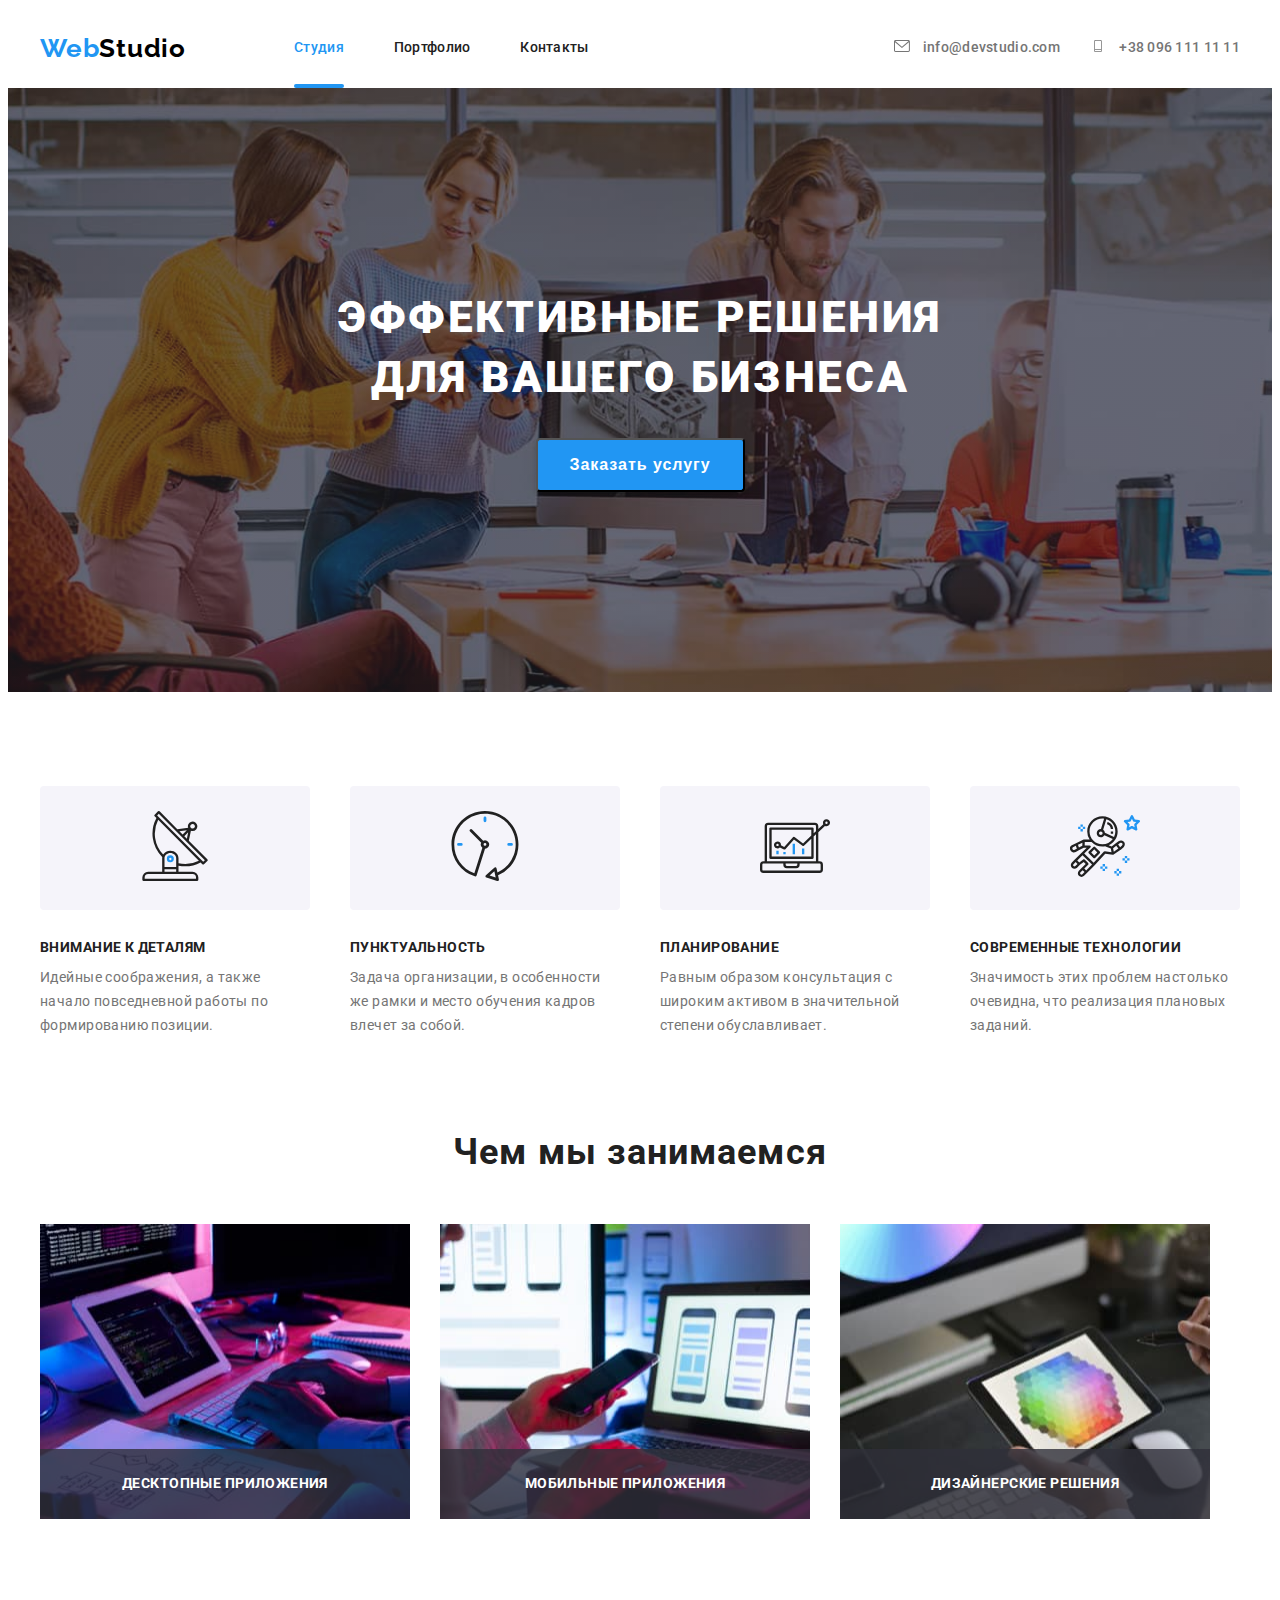
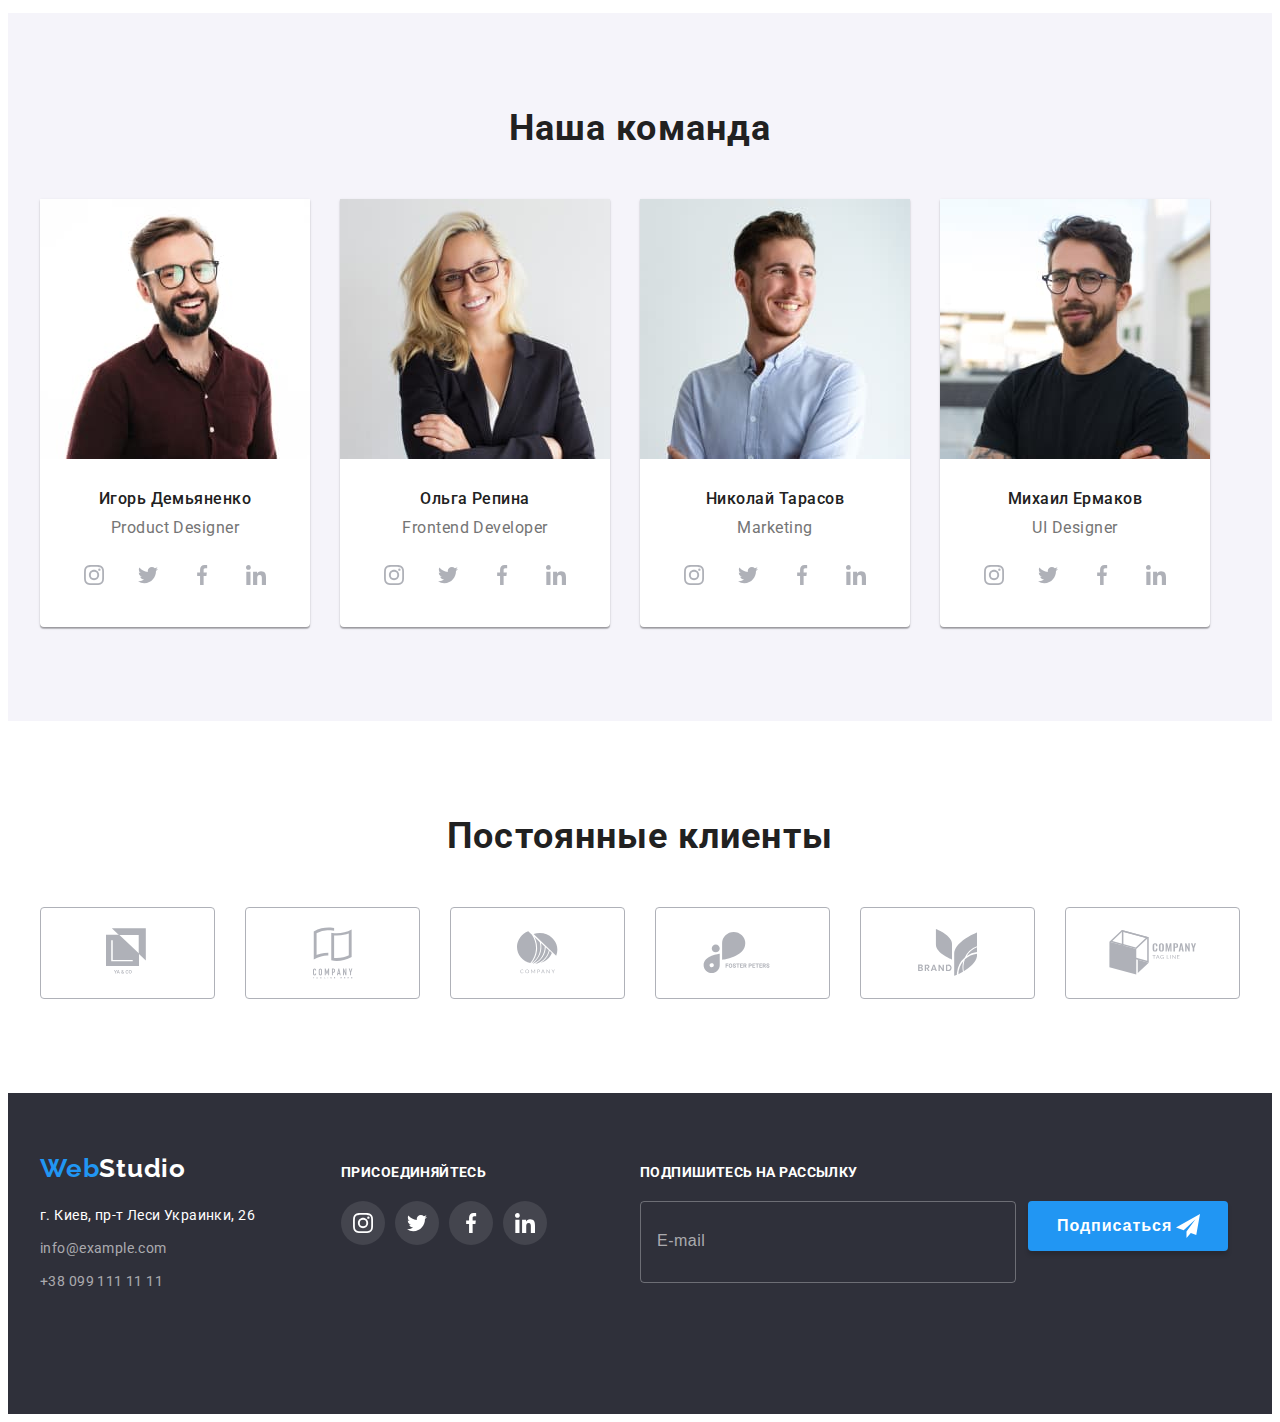
==== commit def81c58: "Добавил стили menu-button и header (480,768,1200)" ====
--- a/index.html
+++ b/index.html
@@ -729,5 +729,6 @@
     </div>
 
     <script src="./js/modal.js"></script>
+    <script src="./js/menu-button.js"></script>
   </body>
 </html>
--- a/css/main.min.css
+++ b/css/main.min.css
@@ -1,2 +1,2 @@
-.visually-hidden{position:absolute !important;clip:rect(1px 1px 1px 1px);clip:rect(1px, 1px, 1px, 1px);padding:0 !important;border:0 !important;height:1px !important;width:1px !important;overflow:hidden}.any-transition{transition:color 250ms cubic-bezier(0.4, 0, 0.2, 1),fill 250ms cubic-bezier(0.4, 0, 0.2, 1),background-color 250ms cubic-bezier(0.4, 0, 0.2, 1),border-color 250ms cubic-bezier(0.4, 0, 0.2, 1),box-shadow 250ms cubic-bezier(0.4, 0, 0.2, 1)}.nav-list .nav-list-link.current{color:var(--active-link-color)}.nav-list .nav-list-link.current{position:relative}.nav-list .nav-list-link.current::after{content:"";position:absolute;left:0;bottom:0;display:block;width:100%;height:4px;background-color:var(--active-link-color);border-radius:2px}:root{--main-font: "Roboto", sans-serif;--secondary-font: "Raleway", sans-serif;--active-link-color: #2196f3}body{font-family:var(--main-font);font-style:normal}h1,h2,h3,h4,h5,h6{padding:0;margin:0}ul{padding:0;margin:0}p{padding:0;margin:0}img{display:block}.nav-list,.portfolio-nav-list,.portfolio-list,.header-contacts,.principles-list,.description-list,.team-list,.footer-address-list{list-style:none}.conteiner{width:100%;padding-left:15px;padding-right:15px;margin:0 auto}@media screen and (min-width: 480px){.conteiner{max-width:480px}}@media screen and (min-width: 768px){.conteiner{max-width:768px}}@media screen and (min-width: 1200px){.conteiner{max-width:1200px}}.description-title{font-weight:700;font-size:28px;line-height:1.18;text-align:center;letter-spacing:0.03em;color:#212121}@media screen and (min-width: 1200px){.description-title{font-weight:700;font-size:36px;line-height:1.17;text-align:center;letter-spacing:0.03em;color:#212121}}.backdrop{position:fixed;top:0;left:0;width:100vw;height:100vh;background:rgba(0,0,0,0.2);transition:all 250ms cubic-bezier(0.4, 0, 0.2, 1)}.backdrop.is-hidden{opacity:0;visibility:hidden;pointer-events:none}.modal{position:absolute;top:50%;left:50%;transform:translate(-50%, -50%) scale(1);min-width:528px;min-height:581px;background-color:#ffffff;box-shadow:0px 1px 3px rgba(0,0,0,0.12),0px 1px 1px rgba(0,0,0,0.14),0px 2px 1px rgba(0,0,0,0.2);border-radius:4px;transition:transform 250ms cubic-bezier(0.4, 0, 0.2, 1);padding:40px}.backdrop.is-hidden .modal{transform:translate(-50%, -50%) scale(0)}.modal-button{position:absolute;top:8px;right:8px;width:30px;height:30px;background:#ffffff;border:1px solid rgba(0,0,0,0.1);border-radius:50%;cursor:pointer;transition:fill 250ms cubic-bezier(0.4, 0, 0.2, 1)}.modal-button:focus,.modal-button:hover{fill:var(--active-link-color)}.icon-close{position:absolute;left:50%;top:50%;transform:translate(-50%, -50%);width:18px;height:18px}.modal-form{display:flex;flex-direction:column}.modal-form-appeal{width:100%;font-weight:700;font-size:20px;line-height:1.15;text-align:center;letter-spacing:0.03em;margin-bottom:12px;color:#212121}.modal-form-input{width:100%;height:40px;border:1px solid rgba(33,33,33,0.2);border-radius:4px;padding-left:42px;transition:border-color 250ms cubic-bezier(0.4, 0, 0.2, 1);outline:none}.modal-form-input-wrapper{position:relative;display:block;margin-top:4px;margin-bottom:10px}.modal-form-input-icon{position:absolute;top:50%;transform:translateY(-50%);left:12px;width:18px;height:18px;transition:fill 250ms cubic-bezier(0.4, 0, 0.2, 1)}.modal-form-input:focus{border-color:var(--active-link-color)}.modal-form-input:focus+.modal-form-input-icon{fill:var(--active-link-color)}.modal-form-label{font-weight:400;font-size:12px;line-height:1.17;letter-spacing:0.01em;color:#757575}.modal-form-textarea{width:100%;height:120px;border:1px solid rgba(33,33,33,0.2);border-radius:4px;padding:12px 16px;margin-top:4px;margin-bottom:20px;resize:none;transition:border-color 250ms cubic-bezier(0.4, 0, 0.2, 1);outline:none}.modal-form-textarea::placeholder{font-weight:400;font-size:14px;line-height:1.14;letter-spacing:0.01em;color:rgba(117,117,117,0.5)}.modal-form-textarea:focus{border-color:var(--active-link-color)}.modal-form-checkbox-text::before{content:"";display:inline-block;width:16px;height:15px;border:1px solid #212121;border-radius:1px;margin-right:7px}.modal-form-checkbox:checked+.modal-form-checkbox-text::before{background-image:url(../images/icon-check.png);border:transparent}.modal-form-checkbox-text{font-weight:normal;font-size:14px;line-height:1.71;letter-spacing:0.03em;margin-bottom:30px;color:#757575}.modal-form-checkbox-text-link{color:var(--active-link-color)}.modal-form-btn{display:block;font-weight:700;font-size:16px;line-height:1.87;letter-spacing:0.06em;padding:10px 55px 10px 56px;color:#ffffff;width:200px;height:50px;margin:0 auto;background-color:var(--active-link-color);box-shadow:0px 4px 4px rgba(0,0,0,0.15);border-radius:4px}.modal-form-btn:focus,.modal-form-btn:hover{background-color:var(--active-link-color);cursor:pointer}.logo{font-family:var(--secondary-font);font-style:normal;font-weight:700;font-size:24px;line-height:1.17;letter-spacing:0.03em;text-decoration:none;padding-top:16px;padding-bottom:16px;color:#2196f3}.header-hf-logo{color:#000000}.logo-button-wrapper{display:flex;justify-content:space-between}.header-contacts-link-icon{width:16px;height:12px;margin-right:10px;fill:#757575}.header-contacts-link-tel{display:block;margin-top:16px}.header-contacts-link-mail,.header-contacts-link-tel{font-weight:500;font-size:18px;line-height:1.17;letter-spacing:0.02em;text-decoration:none;color:#757575}.header-contacts-link-mail:hover,.header-contacts-link-mail:focus,.header-contacts-link-tel:hover,.header-contacts-link-tel:focus{color:var(--active-link-color)}.header-contacts-link-mail:hover .header-contacts-link-icon,.header-contacts-link-mail:focus .header-contacts-link-icon,.header-contacts-link-tel:hover .header-contacts-link-icon,.header-contacts-link-tel:focus .header-contacts-link-icon{fill:var(--active-link-color)}.nav-list-link:hover,.nav-list-link:focus{color:var(--active-link-color)}.menu-button{display:inline-flex;margin:0;padding:10px 0;border:none;background-color:transparent}.menu-button .icon-cross{display:none}.menu-button.is-open .icon-cross{display:block}.menu-button.is-open .icon-menu{display:none}.menu-button-icon:hover .icon-cross,.menu-button-icon:focus .icon-cross,.menu-button-icon:hover .icon-menu,.menu-button-icon:focus .icon-menu{fill:var(--active-link-color)}.menu-button-icon{cursor:pointer}@media screen and (max-width: 767px){.header{position:relative}.menu-conteiner{display:none;position:absolute;top:100%;left:0;width:100%;padding-top:60px;padding-bottom:60px;background-color:#ffffff;box-shadow:0px 4px 8px rgba(0,0,0,0.04),0px 2px 4px rgba(0,0,0,0.08),0px 1px 3px rgba(0,0,0,0.16)}.menu-conteiner.is-open{display:block}.nav{text-align:center}.nav-list-item:not(:last-child){margin-bottom:40px}.nav-list-item:last-child{margin-bottom:60px}.nav-list-link{font-weight:500;font-size:18px;line-height:1.17;letter-spacing:0.02em;text-decoration:none;color:#212121}}@media screen and (min-width: 768px){.menu-button{display:none}.logo{padding-top:26px;padding-bottom:26px}.nav{display:flex;align-items:center;justify-content:space-between}.nav-list{display:flex;align-items:center;margin-right:84px;margin-left:88px}.nav-list-link{font-weight:500;font-size:14px;line-height:1.14;letter-spacing:0.02em;text-decoration:none;color:#212121}.nav-list-item:not(:last-child){margin-right:50px}.nav-list-item{display:flex;align-items:center}.menu-conteiner{display:flex;align-items:center;justify-content:space-between}.header-contacts{margin:21px 0}.header-contacts-link-mail,.header-contacts-link-tel{font-size:12px;line-height:1.17}.header-contacts-link-tel{margin-top:10px}.header-contacts-link-icon{width:14px;margin-right:6px}}.hero{background-image:linear-gradient(rgba(47,48,58,0.4), rgba(47,48,58,0.4)),url(../images/img-m-1x.jpg);background-repeat:no-repeat;background-position:center top;background-size:480px 400px}@media screen and (min-device-pixel-ratio: 2) and (min-width: 320px), screen and (min-resolution: 192dpi) and (min-width: 320px), screen and (min-resolution: 2dppx) and (min-width: 320px){.hero{background-image:linear-gradient(rgba(47,48,58,0.4), rgba(47,48,58,0.4)),url(../images/img-m-@2x.jpg)}}.conteiner-hero-banner{text-align:center;padding:118px 45px}.hero-banner{font-weight:900;font-size:26px;line-height:1.62;letter-spacing:0.06em;text-transform:uppercase;margin-bottom:30px;color:#ffffff}.hero-banner-btn{font-weight:700;font-size:16px;line-height:1.88;letter-spacing:0.06em;min-height:50px;min-width:200px;padding:10px 32px;background:#2196f3;box-shadow:0px 4px 4px rgba(0,0,0,0.15);border-radius:4px;color:#ffffff}@media screen and (min-width: 768px){.hero{background-image:linear-gradient(rgba(47,48,58,0.4), rgba(47,48,58,0.4)),url(../images/img-t-1x.jpg);background-size:768px 400px}.conteiner-hero-banner{padding:118px 189px}}@media screen and (min-width: 768px) and (min-device-pixel-ratio: 2) and (min-width: 768px), screen and (min-width: 768px) and (min-resolution: 192dpi) and (min-width: 768px), screen and (min-width: 768px) and (min-resolution: 2dppx) and (min-width: 768px){.hero{background-image:linear-gradient(rgba(47,48,58,0.4), rgba(47,48,58,0.4)),url(../images/img-t-@2x.jpg)}}@media screen and (min-width: 1200px){.hero{background-image:linear-gradient(rgba(47,48,58,0.4), rgba(47,48,58,0.4)),url(../images/img-d-1x.jpg);background-size:cover}.conteiner-hero-banner{padding:200px 252px}}@media screen and (min-width: 1200px) and (min-device-pixel-ratio: 2) and (min-width: 1200px), screen and (min-width: 1200px) and (min-resolution: 192dpi) and (min-width: 1200px), screen and (min-width: 1200px) and (min-resolution: 2dppx) and (min-width: 1200px){.hero{background-image:linear-gradient(rgba(47,48,58,0.4), rgba(47,48,58,0.4)),url(../images/img-d-@2x.jpg)}}@media screen and (min-width: 1200px){.hero-banner{font-weight:900;font-size:44px;line-height:1.36;letter-spacing:0.06em;text-transform:uppercase;width:696px;color:#ffffff}}.principles{padding-top:60px;padding-bottom:60px}.principles-name{font-weight:700;font-size:14px;line-height:1.14;letter-spacing:0.03em;text-align:center;text-transform:uppercase;margin-bottom:10px;color:#212121}.principles-description{font-weight:400;font-size:14px;line-height:1.71;letter-spacing:0.03em;color:#757575}.principles-list-icon{width:70px;height:70px}.principles-list-icon-wrapper{text-align:center;background-color:#f5f4fa;border-radius:4px;padding:25px 0;margin-bottom:30px}@media screen and (max-width: 1199px){.principles-list-item:not(:last-child){margin-bottom:30px}}@media screen and (min-width: 768px){.principles-list{display:flex;flex-wrap:wrap;justify-content:space-between}.principles-list-item{flex-basis:calc(100% / 2 - 30px);min-width:354px}.principles-list-item:nth-last-child(-n+2){margin-bottom:0px}.principles-name{text-align:start}}@media screen and (min-width: 1200px){.principles{padding-top:94px;padding-bottom:94px}.principles-list{display:flex;flex-wrap:wrap;align-items:center}.principles-list-item:nth-child(4n){margin-right:0}.principles-list-item{margin-right:30px;flex-basis:calc(100% / 4 - 30px);min-width:270px}}@media screen and (max-width: 1199px){.description{display:none}}@media screen and (min-width: 1200px){.description{padding-bottom:94px}.description .description-title{min-width:376px}.description-list{display:flex;flex-wrap:wrap;padding-top:50px}.description-list-item{position:relative;display:block;margin-right:30px;flex-basis:calc(100% / 3 - 30px)}.description-list-item:nth-child(3n){margin-right:0}.description-title-image{position:absolute;width:100%;left:0;bottom:0;display:block;padding:27px 0;font-weight:700;font-size:14px;line-height:1.14;text-align:center;letter-spacing:0.03em;text-transform:uppercase;color:#ffffff;background:rgba(47,48,58,0.8)}}.team{padding-bottom:60px;background:#f5f4fa}.team .description-title{min-width:205px;padding:60px 122px 30px 122px}.team-list-item{border-radius:0px 0px 4px 4px;box-shadow:0px 1px 3px rgba(0,0,0,0.12),0px 1px 1px rgba(0,0,0,0.14),0px 2px 1px rgba(0,0,0,0.2);background-color:#ffffff}.team-list-name{font-weight:500;font-size:16px;line-height:1.19;text-align:center;letter-spacing:0.03em;margin:30px 0 10px;color:#212121}.team-list-special{font-weight:400;font-size:16px;line-height:1.19;text-align:center;letter-spacing:0.03em;margin-bottom:16px;color:#757575}.team-list-link{display:flex;justify-content:space-between;padding:0px 122px 24px}.team-list-icon{width:20px;height:20px;fill:#afb1b8}.team-list-img{display:block;max-width:100%;height:auto}.team-item-link{display:block}.team-link{display:flex;justify-content:center;align-items:center;width:44px;height:44px;background-color:#ffffff;border-radius:50%}.team-link:hover .team-list-icon,.team-link:focus .team-list-icon{fill:#ffffff}.team-link:hover,.team-link:focus{background-color:var(--active-link-color)}@media screen and (max-width: 1199px){.team-list-item:not(:last-child){margin-bottom:30px}}@media screen and (min-width: 768px){.team .description-title{padding:60px 266px 30px 266px}.team-list{display:flex;flex-wrap:wrap}.team-list-item:nth-child(2n){margin-right:0}.team-list-item:nth-last-child(-n+2){margin-bottom:0px}.team-list-item{margin-right:30px}.team-list-link{padding:0px 74px 24px}}@media screen and (min-width: 1200px){.team{padding-bottom:94px;background:#f5f4fa}.team .description-title{min-width:264px;padding:94px 0px 50px}.team-list .team-list-item:nth-child(4n){margin-right:0}.team-list .team-list-item{margin-right:30px;flex-basis:calc(100% / 4 - 30px)}.team-list-link{padding:0px 32px 30px}}.clients{padding:60px 0px}.clients-title{font-weight:700;font-size:28px;line-height:1.17;text-align:center;letter-spacing:0.03em;margin-bottom:30px;color:#212121}.clients-list{display:flex;flex-wrap:wrap;justify-content:space-between}.clients-list-item{display:block;list-style:none;flex-basis:calc(100% / 2 - 30px)}.clients-list-link{display:flex;justify-content:center;align-items:center;border:1px solid #afb1b8;border-radius:4px;min-width:210px;height:90px}.clients-list-icon{fill:#afb1b8;max-width:210px}.clients-list-wrapper{margin-right:30px;margin-bottom:30px;flex-basis:calc(100% / 2 - 30px)}.clients-list-wrapper:nth-child(2n){margin-right:0}.clients-list-wrapper:nth-last-child(-n+2){margin-bottom:0px}.clients-list-link:hover .clients-list-icon,.clients-list-link:focus .clients-list-icon{fill:var(--active-link-color)}.clients-list-link:hover,.clients-list-link:focus{border-color:var(--active-link-color)}@media screen and (min-width: 768px){.clients-list .clients-list-wrapper{margin-right:30px;margin-bottom:30px;flex-basis:calc(100% / 3 - 30px)}.clients-list-wrapper:nth-child(3n){margin-right:0}.clients-list-wrapper:nth-last-child(-n+3){margin-bottom:0px}}@media screen and (min-width: 1200px){.clients{padding:94px 0px}.clients-title{font-weight:700;font-size:36px;line-height:1.17;text-align:center;letter-spacing:0.03em;margin-bottom:50px;color:#212121}.clients-list{display:flex;justify-content:center;flex-wrap:nowrap}.clients-list-link{min-width:170px}.clients-list-icon{max-width:170px}.clients-list .clients-list-wrapper{margin-right:30px;margin-bottom:0;flex-basis:100%}.clients-list-wrapper:nth-child(6n){margin-right:0}.clients-list-wrapper:nth-last-child(-n+1){margin-bottom:0px}}.footer{text-align:center;padding:60px 0 60px;background:#2f303a}.footer-address{margin-bottom:60px}.footer-contact .logo{display:inline-block;min-width:154px;margin-bottom:20px}.footer-hf-logo{color:#ffffff}.footer-address{font-style:normal}.footer-address-list-item{min-width:231px}.footer-address-list-item:not(:last-child){margin-bottom:9px}.footer-address-link{color:#ffffff}.footer-address-link,.footer-address-link-mail,.footer-address-link-tel{font-weight:400;font-size:14px;line-height:1.71;letter-spacing:0.03em;text-decoration:none}.footer-address-link-mail,.footer-address-link-tel{color:rgba(255,255,255,0.6)}.footer-social-list{display:flex;justify-content:center;min-width:206px}.footer-social-list-subtitle{font-weight:700;font-size:14px;line-height:1.14;letter-spacing:0.03em;text-transform:uppercase;margin:15px 0px 20px 0px;color:#ffffff}.footer-social-list-item{list-style:none}.footer-social-link{display:flex;justify-content:center;align-items:center;width:44px;height:44px;border-radius:50%;background-color:rgba(255,255,255,0.1)}.footer-social-link:hover,.footer-social-link:focus{background-color:var(--active-link-color)}.footer-social-icon{width:20px;height:20px;fill:#ffffff}.footer-list-content-wrapper{margin-bottom:60px}.footer-social-list-item:not(:last-child){margin-right:10px}.footer-form-appeal{display:block;font-weight:700;font-size:14px;line-height:1.14;letter-spacing:0.03em;text-transform:uppercase;margin-bottom:20px;color:#ffffff}.footer-form-email{min-width:450px;height:50px;border:1px solid rgba(255,255,255,0.3);border-radius:4px;background-color:transparent;padding:15px 0px 15px 16px;margin-bottom:20px}.footer-form input::placeholder{font-weight:400;font-size:16px;line-height:1.25;letter-spacing:0.03em;color:rgba(255,255,255,0.6)}.footer-form-button{position:relative;font-weight:700;font-size:16px;line-height:1.87;text-align:left;letter-spacing:0.06em;min-width:200px;height:50px;background-color:var(--active-link-color);box-shadow:0px 4px 4px rgba(0,0,0,0.15);border-radius:4px;border:none;padding:10px 28px 10px 29px;color:#ffffff}.footer-form-button-icon{position:absolute;width:24px;height:24px;top:13px;right:28px;fill:#ffffff}@media screen and (min-width: 768px){.footer-form-wrapper{display:flex;align-items:center;flex-direction:column}.footer-address-social-list-wrapper{display:flex;justify-content:space-between;padding:0 89px 0 76px}}@media screen and (min-width: 1200px){.footer{text-align:start}.footer .conteiner{display:flex}.footer-social-list-wrapper{margin-left:70px}.footer-address-social-list-wrapper{display:flex;justify-content:space-between;padding:0;margin-right:93px}.footer-form-wrapper{display:flex;flex-wrap:nowrap;align-items:stretch;flex-direction:row}.footer-form-email{min-width:358px;margin-right:12px;margin-bottom:0}.footer-form-appeal{padding-top:12px}.footer-social-list-subtitle{margin-top:0;padding-top:12px}.footer-list-content-wrapper{margin-bottom:0}}
+.visually-hidden{position:absolute !important;clip:rect(1px 1px 1px 1px);clip:rect(1px, 1px, 1px, 1px);padding:0 !important;border:0 !important;height:1px !important;width:1px !important;overflow:hidden}.any-transition{transition:color 250ms cubic-bezier(0.4, 0, 0.2, 1),fill 250ms cubic-bezier(0.4, 0, 0.2, 1),background-color 250ms cubic-bezier(0.4, 0, 0.2, 1),border-color 250ms cubic-bezier(0.4, 0, 0.2, 1),box-shadow 250ms cubic-bezier(0.4, 0, 0.2, 1)}.nav-list .nav-list-link.current{color:var(--active-link-color)}.nav-list .nav-list-link.current{position:relative}.nav-list .nav-list-link.current::after{content:"";position:absolute;left:0;bottom:0;display:block;width:100%;height:4px;background-color:var(--active-link-color);border-radius:2px}:root{--main-font: "Roboto", sans-serif;--secondary-font: "Raleway", sans-serif;--active-link-color: #2196f3}body{font-family:var(--main-font);font-style:normal}h1,h2,h3,h4,h5,h6{padding:0;margin:0}ul{padding:0;margin:0}p{padding:0;margin:0}img{display:block}.nav-list,.portfolio-nav-list,.portfolio-list,.header-contacts,.principles-list,.description-list,.team-list,.footer-address-list{list-style:none}.conteiner{width:100%;padding-left:15px;padding-right:15px;margin:0 auto}@media screen and (min-width: 480px){.conteiner{max-width:480px}}@media screen and (min-width: 768px){.conteiner{max-width:768px}}@media screen and (min-width: 1200px){.conteiner{max-width:1200px}}.description-title{font-weight:700;font-size:28px;line-height:1.18;text-align:center;letter-spacing:0.03em;color:#212121}@media screen and (min-width: 1200px){.description-title{font-weight:700;font-size:36px;line-height:1.17;text-align:center;letter-spacing:0.03em;color:#212121}}.backdrop{position:fixed;top:0;left:0;width:100vw;height:100vh;background:rgba(0,0,0,0.2);transition:all 250ms cubic-bezier(0.4, 0, 0.2, 1)}.backdrop.is-hidden{opacity:0;visibility:hidden;pointer-events:none}.modal{position:fixed;top:50%;left:50%;transform:translate(-50%, -50%) scale(1);min-width:528px;min-height:581px;background-color:#ffffff;box-shadow:0px 1px 3px rgba(0,0,0,0.12),0px 1px 1px rgba(0,0,0,0.14),0px 2px 1px rgba(0,0,0,0.2);border-radius:4px;transition:transform 250ms cubic-bezier(0.4, 0, 0.2, 1);padding:40px}.backdrop.is-hidden .modal{transform:translate(-50%, -50%) scale(0)}.modal-button{position:absolute;top:8px;right:8px;width:30px;height:30px;background:#ffffff;border:1px solid rgba(0,0,0,0.1);border-radius:50%;cursor:pointer;transition:fill 250ms cubic-bezier(0.4, 0, 0.2, 1)}.modal-button:focus,.modal-button:hover{fill:var(--active-link-color)}.icon-close{position:absolute;left:50%;top:50%;transform:translate(-50%, -50%);width:18px;height:18px}.modal-form{display:flex;flex-direction:column}.modal-form-appeal{width:100%;font-weight:700;font-size:20px;line-height:1.15;text-align:center;letter-spacing:0.03em;margin-bottom:12px;color:#212121}.modal-form-input{width:100%;height:40px;border:1px solid rgba(33,33,33,0.2);border-radius:4px;padding-left:42px;transition:border-color 250ms cubic-bezier(0.4, 0, 0.2, 1);outline:none}.modal-form-input-wrapper{position:relative;display:block;margin-top:4px;margin-bottom:10px}.modal-form-input-icon{position:absolute;top:50%;transform:translateY(-50%);left:12px;width:18px;height:18px;transition:fill 250ms cubic-bezier(0.4, 0, 0.2, 1)}.modal-form-input:focus{border-color:var(--active-link-color)}.modal-form-input:focus+.modal-form-input-icon{fill:var(--active-link-color)}.modal-form-label{font-weight:400;font-size:12px;line-height:1.17;letter-spacing:0.01em;color:#757575}.modal-form-textarea{width:100%;height:120px;border:1px solid rgba(33,33,33,0.2);border-radius:4px;padding:12px 16px;margin-top:4px;margin-bottom:20px;resize:none;transition:border-color 250ms cubic-bezier(0.4, 0, 0.2, 1);outline:none}.modal-form-textarea::placeholder{font-weight:400;font-size:14px;line-height:1.14;letter-spacing:0.01em;color:rgba(117,117,117,0.5)}.modal-form-textarea:focus{border-color:var(--active-link-color)}.modal-form-checkbox-text::before{content:"";display:inline-block;width:16px;height:15px;border:1px solid #212121;border-radius:1px;margin-right:7px}.modal-form-checkbox:checked+.modal-form-checkbox-text::before{background-image:url(../images/icon-check.png);border:transparent}.modal-form-checkbox-text{font-weight:normal;font-size:14px;line-height:1.71;letter-spacing:0.03em;margin-bottom:30px;color:#757575}.modal-form-checkbox-text-link{color:var(--active-link-color)}.modal-form-btn{display:block;font-weight:700;font-size:16px;line-height:1.87;letter-spacing:0.06em;padding:10px 55px 10px 56px;color:#ffffff;width:200px;height:50px;margin:0 auto;background-color:var(--active-link-color);box-shadow:0px 4px 4px rgba(0,0,0,0.15);border-radius:4px}.modal-form-btn:focus,.modal-form-btn:hover{background-color:var(--active-link-color);cursor:pointer}@media screen and (min-width: 320px){.modal{top:15%;left:17%;transform:translate(-15%, -26%) scale(1);min-width:450px;min-height:609px}}@media screen and (min-width: 768px){.modal{top:32%;left:50%;transform:translate(-50%, -50%) scale(1);min-width:450px;min-height:609px}}@media screen and (min-width: 1200px){.modal{top:50%;left:50%;transform:translate(-50%, -50%) scale(1);min-width:528px;min-height:581px}}.logo{font-family:var(--secondary-font);font-style:normal;font-weight:700;font-size:24px;line-height:1.17;letter-spacing:0.03em;text-decoration:none;color:#2196f3}.header-hf-logo{color:#000000}.header-contacts-link-icon{width:16px;height:12px;margin-right:10px;fill:#757575}.header-contacts-link-tel{display:block;margin-top:16px}.header-contacts-link-mail,.header-contacts-link-tel{font-weight:500;font-size:18px;line-height:1.17;letter-spacing:0.02em;text-decoration:none;color:#757575}.header-contacts-link-mail:hover,.header-contacts-link-mail:focus,.header-contacts-link-tel:hover,.header-contacts-link-tel:focus{color:var(--active-link-color)}.header-contacts-link-mail:hover .header-contacts-link-icon,.header-contacts-link-mail:focus .header-contacts-link-icon,.header-contacts-link-tel:hover .header-contacts-link-icon,.header-contacts-link-tel:focus .header-contacts-link-icon{fill:var(--active-link-color)}.nav-list-link:hover,.nav-list-link:focus{color:var(--active-link-color)}.menu-button{display:inline-flex;margin:0;padding:10px 0;border:none;background-color:transparent}.menu-button .icon-cross{display:none}.menu-button.is-open .icon-cross{display:block}.menu-button.is-open .icon-menu{display:none}.menu-button-icon:hover .icon-cross,.menu-button-icon:focus .icon-cross,.menu-button-icon:hover .icon-menu,.menu-button-icon:focus .icon-menu{fill:var(--active-link-color)}.menu-button-icon{cursor:pointer}@media screen and (max-width: 767px){.logo{padding-top:16px;padding-bottom:16px}.header{position:relative}.logo-button-wrapper{display:flex;justify-content:space-between}.menu-conteiner{z-index:2;display:none;position:absolute;top:100%;left:0;width:100%;padding-top:60px;padding-bottom:60px;background-color:#ffffff;box-shadow:0px 4px 8px rgba(0,0,0,0.04),0px 2px 4px rgba(0,0,0,0.08),0px 1px 3px rgba(0,0,0,0.16)}.menu-conteiner.is-open{display:block}.nav{text-align:center}.nav-list-item:not(:last-child){margin-bottom:40px}.nav-list-item:last-child{margin-bottom:60px}.nav-list-link{font-weight:500;font-size:18px;line-height:1.17;letter-spacing:0.02em;text-decoration:none;color:#212121}.nav .nav-list .nav-list-link.current{padding-bottom:8px}}@media screen and (min-width: 768px){.menu-button{display:none}.menu-conteiner{display:flex}.nav{display:flex;align-items:center;justify-content:space-between}.nav-list{display:flex;margin-right:84px;margin-left:88px}.nav-list-link{font-weight:500;font-size:14px;line-height:1.14;letter-spacing:0.02em;text-decoration:none;color:#212121}.nav-list-item:not(:last-child){margin-right:50px}.nav-list-item{display:flex;padding-top:32px}.header-contacts{margin:21px 0}.header-contacts-link-mail,.header-contacts-link-tel{display:block;font-size:12px;line-height:1.17}.header-contacts-link-tel{margin-top:10px}.header-contacts-link-icon{display:inline-block;width:14px;margin-right:6px}}@media screen and (min-width: 1200px){.logo{font-size:26px;line-height:1.19}.nav-list{margin-right:305px;margin-left:0}.header-contacts{display:flex;margin:32px 0}.header-contacts-link-mail,.header-contacts-link-tel{font-size:14px;line-height:1.14}.header-contacts-link-mail{margin-right:30px}.header-contacts-link-tel{margin-top:0}.header-contacts-item{display:block}.header-contacts .header-contacts-link-icon{width:16px;margin-right:10px}}.hero{background-image:linear-gradient(rgba(47,48,58,0.4), rgba(47,48,58,0.4)),url(../images/img-m-1x.jpg);background-repeat:no-repeat;background-position:center top;background-size:480px 400px}@media screen and (min-device-pixel-ratio: 2) and (min-width: 320px), screen and (min-resolution: 192dpi) and (min-width: 320px), screen and (min-resolution: 2dppx) and (min-width: 320px){.hero{background-image:linear-gradient(rgba(47,48,58,0.4), rgba(47,48,58,0.4)),url(../images/img-m-@2x.jpg)}}.conteiner-hero-banner{text-align:center;padding:118px 45px}.hero-banner{font-weight:900;font-size:26px;line-height:1.62;letter-spacing:0.06em;text-transform:uppercase;margin-bottom:30px;color:#ffffff}.hero-banner-btn{font-weight:700;font-size:16px;line-height:1.88;letter-spacing:0.06em;min-height:50px;min-width:200px;padding:10px 32px;background:#2196f3;box-shadow:0px 4px 4px rgba(0,0,0,0.15);border-radius:4px;color:#ffffff}@media screen and (min-width: 768px){.hero{background-image:linear-gradient(rgba(47,48,58,0.4), rgba(47,48,58,0.4)),url(../images/img-t-1x.jpg);background-size:768px 400px}.conteiner-hero-banner{padding:118px 189px}}@media screen and (min-width: 768px) and (min-device-pixel-ratio: 2) and (min-width: 768px), screen and (min-width: 768px) and (min-resolution: 192dpi) and (min-width: 768px), screen and (min-width: 768px) and (min-resolution: 2dppx) and (min-width: 768px){.hero{background-image:linear-gradient(rgba(47,48,58,0.4), rgba(47,48,58,0.4)),url(../images/img-t-@2x.jpg)}}@media screen and (min-width: 1200px){.hero{background-image:linear-gradient(rgba(47,48,58,0.4), rgba(47,48,58,0.4)),url(../images/img-d-1x.jpg);background-size:cover}.conteiner-hero-banner{padding:200px 252px}}@media screen and (min-width: 1200px) and (min-device-pixel-ratio: 2) and (min-width: 1200px), screen and (min-width: 1200px) and (min-resolution: 192dpi) and (min-width: 1200px), screen and (min-width: 1200px) and (min-resolution: 2dppx) and (min-width: 1200px){.hero{background-image:linear-gradient(rgba(47,48,58,0.4), rgba(47,48,58,0.4)),url(../images/img-d-@2x.jpg)}}@media screen and (min-width: 1200px){.hero-banner{font-weight:900;font-size:44px;line-height:1.36;letter-spacing:0.06em;text-transform:uppercase;width:696px;color:#ffffff}}.principles{padding-top:60px;padding-bottom:60px}.principles-name{font-weight:700;font-size:14px;line-height:1.14;letter-spacing:0.03em;text-align:center;text-transform:uppercase;margin-bottom:10px;color:#212121}.principles-description{font-weight:400;font-size:14px;line-height:1.71;letter-spacing:0.03em;color:#757575}.principles-list-icon{width:70px;height:70px}.principles-list-icon-wrapper{text-align:center;background-color:#f5f4fa;border-radius:4px;padding:25px 0;margin-bottom:30px}@media screen and (max-width: 1199px){.principles-list-item:not(:last-child){margin-bottom:30px}}@media screen and (min-width: 768px){.principles-list{display:flex;flex-wrap:wrap;justify-content:space-between}.principles-list-item{flex-basis:calc(100% / 2 - 30px);min-width:354px}.principles-list-item:nth-last-child(-n+2){margin-bottom:0px}.principles-name{text-align:start}}@media screen and (min-width: 1200px){.principles{padding-top:94px;padding-bottom:94px}.principles-list{display:flex;flex-wrap:wrap;align-items:center}.principles-list-item:nth-child(4n){margin-right:0}.principles-list-item{margin-right:30px;flex-basis:calc(100% / 4 - 30px);min-width:270px}}@media screen and (max-width: 1199px){.description{display:none}}@media screen and (min-width: 1200px){.description{padding-bottom:94px}.description .description-title{min-width:376px}.description-list{display:flex;flex-wrap:wrap;padding-top:50px}.description-list-item{position:relative;display:block;margin-right:30px;flex-basis:calc(100% / 3 - 30px)}.description-list-item:nth-child(3n){margin-right:0}.description-title-image{position:absolute;width:100%;left:0;bottom:0;display:block;padding:27px 0;font-weight:700;font-size:14px;line-height:1.14;text-align:center;letter-spacing:0.03em;text-transform:uppercase;color:#ffffff;background:rgba(47,48,58,0.8)}}.team{padding-bottom:60px;background:#f5f4fa}.team .description-title{min-width:205px;padding:60px 122px 30px 122px}.team-list-item{border-radius:0px 0px 4px 4px;box-shadow:0px 1px 3px rgba(0,0,0,0.12),0px 1px 1px rgba(0,0,0,0.14),0px 2px 1px rgba(0,0,0,0.2);background-color:#ffffff}.team-list-name{font-weight:500;font-size:16px;line-height:1.19;text-align:center;letter-spacing:0.03em;margin:30px 0 10px;color:#212121}.team-list-special{font-weight:400;font-size:16px;line-height:1.19;text-align:center;letter-spacing:0.03em;margin-bottom:16px;color:#757575}.team-list-link{display:flex;justify-content:space-between;padding:0px 122px 24px}.team-list-icon{width:20px;height:20px;fill:#afb1b8}.team-list-img{display:block;max-width:100%;height:auto}.team-item-link{display:block}.team-link{display:flex;justify-content:center;align-items:center;width:44px;height:44px;background-color:#ffffff;border-radius:50%}.team-link:hover .team-list-icon,.team-link:focus .team-list-icon{fill:#ffffff}.team-link:hover,.team-link:focus{background-color:var(--active-link-color)}@media screen and (max-width: 1199px){.team-list-item:not(:last-child){margin-bottom:30px}}@media screen and (min-width: 768px){.team .description-title{padding:60px 266px 30px 266px}.team-list{display:flex;flex-wrap:wrap}.team-list-item:nth-child(2n){margin-right:0}.team-list-item:nth-last-child(-n+2){margin-bottom:0px}.team-list-item{margin-right:30px}.team-list-link{padding:0px 74px 24px}}@media screen and (min-width: 1200px){.team{padding-bottom:94px;background:#f5f4fa}.team .description-title{min-width:264px;padding:94px 0px 50px}.team-list .team-list-item:nth-child(4n){margin-right:0}.team-list .team-list-item{margin-right:30px;flex-basis:calc(100% / 4 - 30px)}.team-list-link{padding:0px 32px 30px}}.clients{padding:60px 0px}.clients-title{font-weight:700;font-size:28px;line-height:1.17;text-align:center;letter-spacing:0.03em;margin-bottom:30px;color:#212121}.clients-list{display:flex;flex-wrap:wrap;justify-content:space-between}.clients-list-item{display:block;list-style:none;flex-basis:calc(100% / 2 - 30px)}.clients-list-link{display:flex;justify-content:center;align-items:center;border:1px solid #afb1b8;border-radius:4px;min-width:210px;height:90px}.clients-list-icon{fill:#afb1b8;max-width:210px}.clients-list-wrapper{margin-right:30px;margin-bottom:30px;flex-basis:calc(100% / 2 - 30px)}.clients-list-wrapper:nth-child(2n){margin-right:0}.clients-list-wrapper:nth-last-child(-n+2){margin-bottom:0px}.clients-list-link:hover .clients-list-icon,.clients-list-link:focus .clients-list-icon{fill:var(--active-link-color)}.clients-list-link:hover,.clients-list-link:focus{border-color:var(--active-link-color)}@media screen and (min-width: 768px){.clients-list .clients-list-wrapper{margin-right:30px;margin-bottom:30px;flex-basis:calc(100% / 3 - 30px)}.clients-list-wrapper:nth-child(3n){margin-right:0}.clients-list-wrapper:nth-last-child(-n+3){margin-bottom:0px}}@media screen and (min-width: 1200px){.clients{padding:94px 0px}.clients-title{font-weight:700;font-size:36px;line-height:1.17;text-align:center;letter-spacing:0.03em;margin-bottom:50px;color:#212121}.clients-list{display:flex;justify-content:center;flex-wrap:nowrap}.clients-list-link{min-width:170px}.clients-list-icon{max-width:170px}.clients-list .clients-list-wrapper{margin-right:30px;margin-bottom:0;flex-basis:100%}.clients-list-wrapper:nth-child(6n){margin-right:0}.clients-list-wrapper:nth-last-child(-n+1){margin-bottom:0px}}.footer{text-align:center;padding:60px 0 60px;background:#2f303a}.footer-address{margin-bottom:60px}.footer-contact .logo{display:inline-block;min-width:154px;margin-bottom:20px}.footer-hf-logo{color:#ffffff}.footer-address{font-style:normal}.footer-address-list-item{min-width:231px}.footer-address-list-item:not(:last-child){margin-bottom:9px}.footer-address-link{color:#ffffff}.footer-address-link,.footer-address-link-mail,.footer-address-link-tel{font-weight:400;font-size:14px;line-height:1.71;letter-spacing:0.03em;text-decoration:none}.footer-address-link-mail,.footer-address-link-tel{color:rgba(255,255,255,0.6)}.footer-social-list{display:flex;justify-content:center;min-width:206px}.footer-social-list-subtitle{font-weight:700;font-size:14px;line-height:1.14;letter-spacing:0.03em;text-transform:uppercase;margin:15px 0px 20px 0px;color:#ffffff}.footer-social-list-item{list-style:none}.footer-social-link{display:flex;justify-content:center;align-items:center;width:44px;height:44px;border-radius:50%;background-color:rgba(255,255,255,0.1)}.footer-social-link:hover,.footer-social-link:focus{background-color:var(--active-link-color)}.footer-social-icon{width:20px;height:20px;fill:#ffffff}.footer-list-content-wrapper{margin-bottom:60px}.footer-social-list-item:not(:last-child){margin-right:10px}.footer-form-appeal{display:block;font-weight:700;font-size:14px;line-height:1.14;letter-spacing:0.03em;text-transform:uppercase;margin-bottom:20px;color:#ffffff}.footer-form-email{min-width:450px;height:50px;border:1px solid rgba(255,255,255,0.3);border-radius:4px;background-color:transparent;padding:15px 0px 15px 16px;margin-bottom:20px}.footer-form input::placeholder{font-weight:400;font-size:16px;line-height:1.25;letter-spacing:0.03em;color:rgba(255,255,255,0.6)}.footer-form-button{position:relative;font-weight:700;font-size:16px;line-height:1.87;text-align:left;letter-spacing:0.06em;min-width:200px;height:50px;background-color:var(--active-link-color);box-shadow:0px 4px 4px rgba(0,0,0,0.15);border-radius:4px;border:none;padding:10px 28px 10px 29px;color:#ffffff}.footer-form-button-icon{position:absolute;width:24px;height:24px;top:13px;right:28px;fill:#ffffff}@media screen and (min-width: 768px){.footer-form-wrapper{display:flex;align-items:center;flex-direction:column}.footer-address-social-list-wrapper{display:flex;justify-content:space-between;padding:0 89px 0 76px}}@media screen and (min-width: 1200px){.footer{text-align:start}.footer .conteiner{display:flex}.footer-social-list-wrapper{margin-left:70px}.footer-address-social-list-wrapper{display:flex;justify-content:space-between;padding:0;margin-right:93px}.footer-form-wrapper{display:flex;flex-wrap:nowrap;align-items:stretch;flex-direction:row}.footer-form-email{min-width:358px;margin-right:12px;margin-bottom:0}.footer-form-appeal{padding-top:12px}.footer-social-list-subtitle{margin-top:0;padding-top:12px}.footer-list-content-wrapper{margin-bottom:0}}
 /*# sourceMappingURL=main.min.css.map */